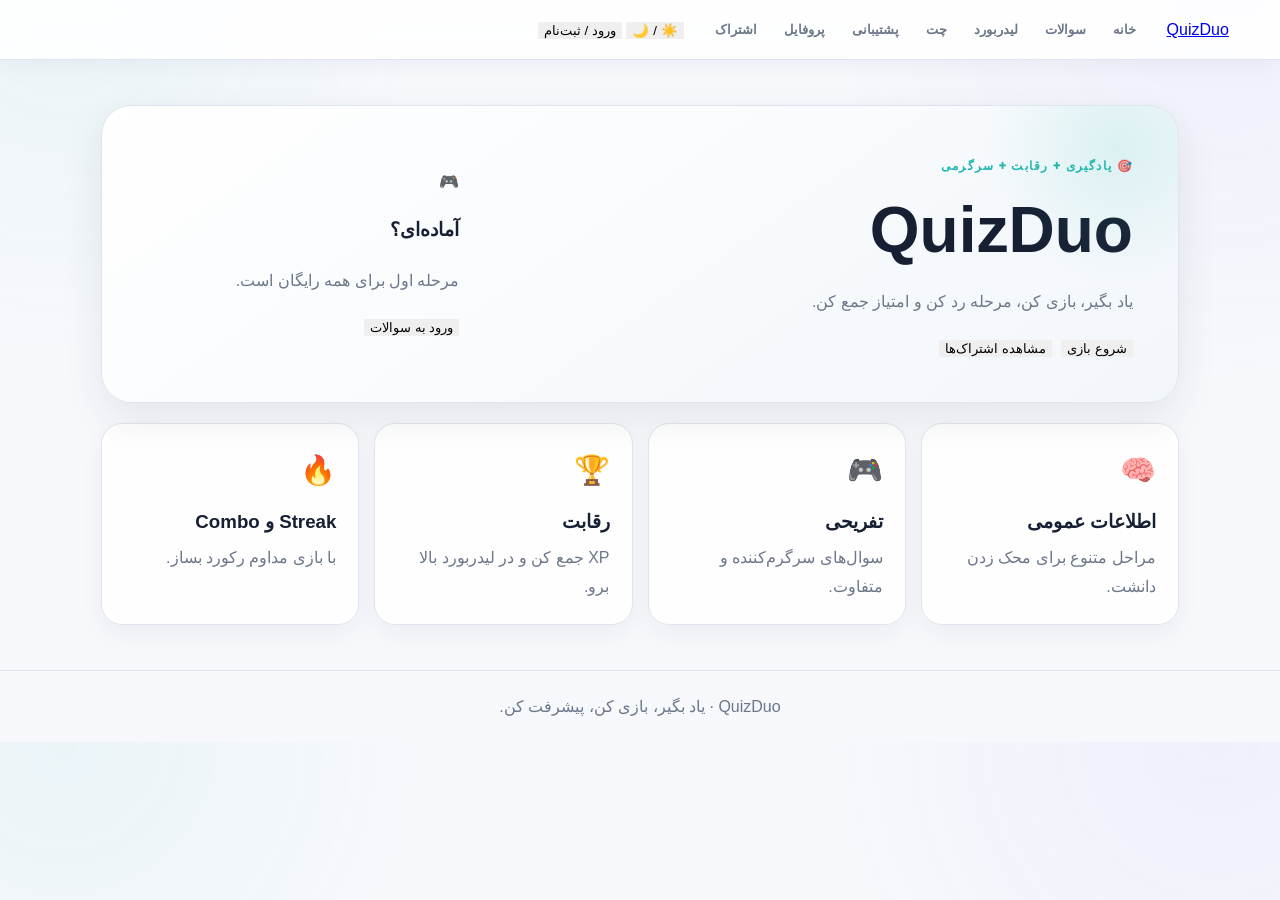
==== index.html @ 46fb90e2 "Update index.html" ====
<!doctype html>
<html lang="fa" dir="rtl">
<head>
    <meta charset="utf-8">
    <meta name="viewport" content="width=device-width,initial-scale=1">
    <title>QuizDuo</title>

    <link rel="stylesheet" href="css/style.css">
</head>

<body>

<header class="site-header">

    <a class="brand" href="#" data-page="home">
        QuizDuo
    </a>

    <nav class="main-nav">
        <button type="button" data-page="home">خانه</button>
        <button type="button" data-page="quiz">سوالات</button>
        <button type="button" data-page="leaderboard">لیدربورد</button>
        <button type="button" data-page="chat">چت</button>
        <button type="button" data-page="support">پشتیبانی</button>
        <button type="button" data-page="profile">پروفایل</button>
        <button type="button" data-page="subscription">اشتراک</button>
    </nav>

    <div class="header-actions">
        <button type="button" id="themeToggle" class="secondary">
            ☀️ / 🌙
        </button>

        <button type="button" id="authButton" class="primary">
            ورود / ثبت‌نام
        </button>
    </div>

</header>


<main>

<!-- ================= HOME ================= -->

<section id="home" class="page active">

    <div class="hero">

        <div class="hero-content">

            <span class="eyebrow">
                🎯 یادگیری + رقابت + سرگرمی
            </span>

            <h1>QuizDuo</h1>

            <p>
                یاد بگیر، بازی کن، مرحله رد کن و امتیاز جمع کن.
            </p>

            <div class="hero-actions">

                <button
                    type="button"
                    class="primary big"
                    data-page="quiz">
                    شروع بازی
                </button>

                <button
                    type="button"
                    class="secondary big"
                    data-page="subscription">
                    مشاهده اشتراک‌ها
                </button>

            </div>

        </div>


        <div class="hero-card">

            <div class="hero-card-icon">
                🎮
            </div>

            <h3>
                آماده‌ای؟
            </h3>

            <p>
                مرحله اول برای همه رایگان است.
            </p>

            <button
                type="button"
                class="primary"
                data-page="quiz">
                ورود به سوالات
            </button>

        </div>

    </div>


    <div class="grid feature-grid">

        <article class="feature-card">
            <span>🧠</span>
            <h3>اطلاعات عمومی</h3>
            <p>
                مراحل متنوع برای محک زدن دانشت.
            </p>
        </article>

        <article class="feature-card">
            <span>🎮</span>
            <h3>تفریحی</h3>
            <p>
                سوال‌های سرگرم‌کننده و متفاوت.
            </p>
        </article>

        <article class="feature-card">
            <span>🏆</span>
            <h3>رقابت</h3>
            <p>
                XP جمع کن و در لیدربورد بالا برو.
            </p>
        </article>

        <article class="feature-card">
            <span>🔥</span>
            <h3>Streak و Combo</h3>
            <p>
                با بازی مداوم رکورد بساز.
            </p>
        </article>

    </div>

</section>


<!-- ================= AUTH ================= -->

<section id="auth" class="page">

    <div class="panel narrow auth-panel">

        <h2 id="authTitle">
            ورود
        </h2>

        <input
            id="authName"
            type="text"
            placeholder="نام کاربری"
            autocomplete="username">

        <div id="phoneField" class="hidden">

            <input
                id="authPhone"
                type="tel"
                inputmode="numeric"
                placeholder="شماره تماس (مثلاً 09123456789)"
                autocomplete="tel">

        </div>

        <input
            id="authPassword"
            type="password"
            placeholder="رمز عبور"
            autocomplete="current-password">

        <button
            id="authSubmit"
            type="button"
            class="primary full">
            ورود
        </button>

        <button
            id="toggleAuth"
            type="button"
            class="secondary full">
            ساخت حساب جدید
        </button>

        <button
            id="authBack"
            type="button"
            class="dark-action full">
            بازگشت
        </button>

        <p id="authMsg" class="message"></p>

    </div>

</section>


<!-- ================= QUIZ ================= -->

<section id="quiz" class="page">

    <div class="section-heading">

        <div>
            <span class="eyebrow">
                مرحله‌ها
            </span>

            <h2>
                سوالات
            </h2>
        </div>

        <div id="quizStats" class="stats-pill">
            ❤️ 5
        </div>

    </div>


    <div class="tabs">

        <button
            type="button"
            class="active"
            data-category-tab="general">
            اطلاعات عمومی
        </button>

        <button
            type="button"
            data-category-tab="fun">
            تفریحی
        </button>

    </div>


    <div
        id="stages"
        class="grid stage-grid">
    </div>


    <div
        id="quizBox"
        class="panel hidden">
    </div>

</section>


<!-- ================= LEADERBOARD ================= -->

<section id="leaderboard" class="page">

    <div class="section-heading">

        <div>
            <span class="eyebrow">
                🏆 رقابت
            </span>

            <h2>
                لیدربورد
            </h2>
        </div>

    </div>


    <div class="panel table-panel">

        <table>

            <thead>
                <tr>
                    <th>رتبه</th>
                    <th>بازیکن</th>
                    <th>XP</th>
                    <th>مرحله</th>
                </tr>
            </thead>

            <tbody id="leaderBody"></tbody>

        </table>

    </div>

    <p class="muted">
        لیدربورد بین حساب‌های ثبت‌شده روی همین مرورگر ذخیره می‌شود.
    </p>

</section>


<!-- ================= PROFILE ================= -->

<section id="profile" class="page">

    <div class="section-heading">

        <div>
            <span class="eyebrow">
                👤 حساب کاربری
            </span>

            <h2>
                پنل کاربری
            </h2>
        </div>

        <span
            id="dashboardAccessBadge"
            class="dashboard-badge free">
            🔒 فقط مرحله ۱ رایگان
        </span>

    </div>


    <div class="user-dashboard-layout">

        <aside class="panel user-dashboard-sidebar">

            <div class="dashboard-avatar">
                👤
            </div>

            <h3 id="dashboardName">
                بازیکن مهمان
            </h3>

            <p id="dashboardSubscription">
                رایگان — ۱ مرحله
            </p>


            <div class="dashboard-menu">

                <button
                    type="button"
                    class="active"
                    data-page="profile">
                    📊 نمای کلی
                </button>

                <button
                    type="button"
                    data-page="quiz">
                    🎮 ادامه بازی
                </button>

                <button
                    type="button"
                    data-page="subscription">
                    💳 اشتراک
                </button>

                <button
                    type="button"
                    data-page="support">
                    🎫 پشتیبانی
                </button>

                <button
                    type="button"
                    data-page="leaderboard">
                    🏆 لیدربورد
                </button>

            </div>

        </aside>


        <div class="user-dashboard-main">

            <div class="grid dashboard-stat-grid">

                <div class="panel dashboard-stat">
                    <span>⭐ XP</span>
                    <strong id="dashboardXP">0</strong>
                </div>

                <div class="panel dashboard-stat">
                    <span>❤️ قلب</span>
                    <strong id="dashboardHearts">5</strong>
                </div>

                <div class="panel dashboard-stat">
                    <span>🔥 Streak</span>
                    <strong id="dashboardStreak">0</strong>
                    <small>روز</small>
                </div>

                <div class="panel dashboard-stat">
                    <span>🎫 پشتیبانی</span>
                    <strong id="dashboardNoticeCount">
                        —
                    </strong>
                </div>

            </div>


            <div class="grid dashboard-progress-grid">

                <div class="panel dashboard-progress-card">

                    <div class="section-heading">
                        <h3>🧠 اطلاعات عمومی</h3>

                        <span>
                            مرحله
                            <b id="dashboardGeneralStage">
                                1
                            </b>
                        </span>
                    </div>

                    <p>
                        حساب رایگان فقط به مرحله ۱ دسترسی دارد؛
                        مراحل بعدی با اشتراک باز می‌شوند.
                    </p>

                    <button
                        type="button"
                        class="secondary full"
                        data-page="quiz">
                        مشاهده مراحل
                    </button>

                </div>


                <div class="panel dashboard-progress-card">

                    <div class="section-heading">
                        <h3>🎮 تفریحی</h3>

                        <span>
                            مرحله
                            <b id="dashboardFunStage">
                                1
                            </b>
                        </span>
                    </div>

                    <p>
                        پیشرفت بازی تفریحی خودت را دنبال کن.
                    </p>

                    <button
                        type="button"
                        class="secondary full"
                        data-page="quiz">
                        ادامه بازی
                    </button>

                </div>

            </div>


            <div class="panel dashboard-subscription-card">

                <div>

                    <span class="eyebrow">
                        وضعیت اشتراک
                    </span>

                    <h3 id="dashboardSubscriptionTitle">
                        اشتراک و دسترسی مراحل
                    </h3>

                    <p id="dashboardSubscriptionText">
                        حساب رایگان: فقط مرحله ۱ باز است.
                    </p>

                </div>

                <button
                    type="button"
                    class="primary"
                    data-page="subscription">
                    مدیریت اشتراک
                </button>

            </div>


            <div class="hidden">

                <span id="profileName"></span>
                <span id="profileScore"></span>
                <span id="profileStreak"></span>
                <span id="profileStage"></span>
                <span id="subscriptionStatus"></span>

            </div>

        </div>

    </div>

</section>


<!-- ================= SUBSCRIPTION ================= -->

<section id="subscription" class="page">

    <div class="subscription-hero compact">

        <div>

            <span class="eyebrow">
                💳 اشتراک QuizDuo
            </span>

            <h2>
                پلن مناسب خودت را انتخاب کن
            </h2>

            <p>
                با فعال شدن اشتراک، مراحل بعدی باز می‌شوند.
            </p>

        </div>

        <div class="subscription-icon">
            💳
        </div>

    </div>


    <div class="subscription-grid">

        <article class="subscription-card">

            <div class="plan-icon">
                1M
            </div>

            <h3>
                یک‌ماهه
            </h3>

            <p>
                دسترسی یک ماهه
            </p>

            <div class="price">
                ۱۰۰٬۰۰۰
                <small>تومان</small>
            </div>

            <button
                type="button"
                class="secondary select-plan"
                data-plan="monthly">
                انتخاب
            </button>

        </article>


        <article class="subscription-card">

            <div class="plan-icon">
                3M
            </div>

            <h3>
                سه‌ماهه
            </h3>

            <p>
                دسترسی سه ماهه
            </p>

            <div class="price">
                ۲۷۰٬۰۰۰
                <small>تومان</small>
            </div>

            <button
                type="button"
                class="secondary select-plan"
                data-plan="quarterly">
                انتخاب
            </button>

        </article>


        <article class="subscription-card">

            <div class="plan-icon">
                6M
            </div>

            <h3>
                شش‌ماهه
            </h3>

            <p>
                دسترسی شش ماهه
            </p>

            <div class="price">
                ۴۸۰٬۰۰۰
                <small>تومان</small>
            </div>

            <button
                type="button"
                class="secondary select-plan"
                data-plan="sixMonth">
                انتخاب
            </button>

        </article>


        <article class="subscription-card">

            <div class="plan-icon">
                9M
            </div>

            <h3>
                نه‌ماهه
            </h3>

            <p>
                دسترسی نه ماهه
            </p>

            <div class="price">
                ۶۶۰٬۰۰۰
                <small>تومان</small>
            </div>

            <button
                type="button"
                class="primary select-plan"
                data-plan="nineMonth">
                انتخاب
            </button>

        </article>

    </div>


    <div
        id="paymentPanel"
        class="payment-panel panel hidden">

        <div class="section-heading">

            <div>

                <span class="eyebrow">
                    پرداخت
                </span>

                <h3 id="selectedPlanTitle">
                    انتخاب پلن
                </h3>

            </div>

            <button
                id="closePayment"
                type="button"
                class="dark-action">
                بستن
            </button>

        </div>


        <div class="payment-info">

            <p>
                مبلغ پلن:
                <b id="selectedAmount">
                    ۰ تومان
                </b>
            </p>

            <div class="account-box">
                <span>
                    شماره حساب:
                </span>

                <strong id="accountNumber">
                    شماره حساب را اینجا وارد کنید
                </strong>
            </div>

            <p class="payment-security">
                پس از پرداخت، تصویر فیش را بارگذاری کنید.
            </p>

        </div>


        <div class="receipt-upload">

            <label
                for="paymentFile"
                class="upload-label">
                📷 انتخاب تصویر فیش پرداخت
            </label>

            <input
                id="paymentFile"
                type="file"
                accept="image/*">

            <p id="fileName">
                فایلی انتخاب نشده است
            </p>

            <small>
                حداکثر حجم تصویر: ۵ مگابایت
            </small>

        </div>


        <button
            id="submitPayment"
            type="button"
            class="primary full">
            ارسال فیش برای بررسی
        </button>

        <p
            id="paymentMessage"
            class="message">
        </p>

    </div>

</section>


<!-- ================= CHAT ================= -->

<section id="chat" class="page">

    <div class="section-heading">

        <div>
            <span class="eyebrow">
                💬 ارتباط
            </span>

            <h2>
                چت
            </h2>
        </div>

    </div>


    <div class="panel chat">

        <div id="messages"></div>

        <div class="row">

            <input
                id="chatInput"
                type="text"
                placeholder="پیام...">

            <button
                id="sendChat"
                type="button"
                class="primary">
                ارسال
            </button>

        </div>

    </div>

</section>


<!-- ================= SUPPORT ================= -->

<section id="support" class="page">

    <div class="section-heading">

        <div>
            <span class="eyebrow">
                🎫 پشتیبانی
            </span>

            <h2>
                پشتیبانی
            </h2>
        </div>

    </div>


    <div class="panel narrow">

        <input
            id="supportSubject"
            type="text"
            placeholder="موضوع">

        <textarea
            id="supportText"
            placeholder="پیام خود را بنویسید..."></textarea>

        <button
            id="supportSend"
            type="button"
            class="primary full">
            ارسال
        </button>

        <p id="supportMsg" class="message"></p>

    </div>

</section>

</main>


<footer>
    QuizDuo · یاد بگیر، بازی کن، پیشرفت کن.
</footer>


<script
    type="module"
    src="js/core/app.js">
</script>

</body>
</html>
---- css/style.css ----
:root{ --bg:#f6f8fc; --card:#ffffff; --soft:#eef3f8; --text:#172033; --muted:#6c778a; --border:#dfe5ee; --teal:#20b8ad; --purple:#7357e8; --gold:#f3b63f; --shadow:0 15px 40px rgba(30,40,60,.09) }
*{ box-sizing:border-box }
html{ scroll-behavior:smooth }
body{ margin:0; font-family:Tahoma,Arial,sans-serif; background:radial-gradient(circle at 5% 0%,#20b8ad0d,transparent 25%),radial-gradient(circle at 95% 0%,#7357e80d,transparent 27%),var(--bg); color:var(--text); transition:.3s; line-height:1.7 }
button,input,textarea{ font-family:inherit }
button{ border:0; cursor:pointer }
button:disabled{ cursor:not-allowed; opacity:.55 }
.hidden{ display:none!important }

.site-header{ position:sticky; top:0; z-index:50; display:flex; align-items:center; gap:20px; padding:13px 4%; background:#ffffffdf; border-bottom:1px solid var(--border); backdrop-filter:blur(18px); box-shadow:0 7px 25px #18243a0a }
.logo{ font-size:1.45rem; font-weight:1000; text-decoration:none; color:var(--text); cursor:pointer; margin-left:auto }
.logo span{ color:var(--teal) }
.main-nav{ display:flex; gap:5px; align-items:center }
.main-nav button{ padding:9px 11px; border-radius:11px; background:transparent; color:var(--muted); font-weight:800 }
.main-nav button:hover,.main-nav button.active{ background:var(--soft); color:var(--text) }
.auth-area{ display:flex; align-items:center; gap:7px; margin-right:auto }
.icon-btn,.secondary-btn,.primary-btn{ border-radius:12px; padding:10px 14px; font-weight:900; transition:.25s }
.icon-btn{ background:var(--soft); font-size:1.05rem }
.secondary-btn{ background:var(--soft); color:var(--text) }
.primary-btn{ background:linear-gradient(135deg,var(--teal),var(--purple)); color:#fff; box-shadow:0 9px 20px #7357e825 }
.primary-btn:hover,.secondary-btn:hover,.icon-btn:hover{ transform:translateY(-2px) }
.full-btn{ width:100% }

.page{ display:none; max-width:1180px; margin:auto; padding:45px 4% }
.page.active{ display:block; animation:in .35s ease }

.hero{ display:grid; grid-template-columns:1.35fr .65fr; gap:25px; align-items:center; padding:45px; border-radius:30px; background:linear-gradient(145deg,#fff,#f2f6fb); border:1px solid var(--border); box-shadow:var(--shadow); position:relative; overflow:hidden }
.hero::after{ content:""; position:absolute; width:280px; height:280px; right:-80px; top:-100px; border-radius:50%; background:radial-gradient(circle,#20b8ad20,transparent 68%); pointer-events:none }
.eyebrow{ font-size:.75rem; font-weight:1000; letter-spacing:1.2px; color:var(--teal) }
.hero h1{ font-size:clamp(2rem,5vw,4.1rem); line-height:1.25; margin:12px 0 }
.hero h1 span{ background:linear-gradient(135deg,var(--teal),var(--purple)); -webkit-background-clip:text; background-clip:text; color:transparent }
.hero p{ color:var(--muted); max-width:650px; line-height:2 }
.hero-actions{ display:flex; gap:9px; margin-top:22px; flex-wrap:wrap }
.hero-stats{ display:grid; grid-template-columns:repeat(3,1fr); gap:10px }
.hero-stats div{ padding:22px 10px; text-align:center; background:var(--card); border:1px solid var(--border); border-radius:20px; box-shadow:0 10px 30px #1e283c0a }
.hero-stats b,.hero-stats span{ display:block }
.hero-stats b{ font-size:1.8rem }
.hero-stats span{ color:var(--muted); font-size:.78rem }

.daily-reward-card{ margin-top:18px; padding:19px 22px; border-radius:20px; background:linear-gradient(135deg,#20b8ad10,#7357e810); border:1px solid #20b8ad25; display:flex; justify-content:space-between; align-items:center; gap:15px }
.daily-reward-card strong{ display:block }
.daily-reward-card span{ display:block; color:var(--muted); font-size:.86rem; margin-top:5px }

.feature-grid,.benefit-grid{ display:grid; grid-template-columns:repeat(4,1fr); gap:15px; margin-top:20px }
.feature-card,.benefit-card{ padding:22px; border:1px solid var(--border); border-radius:21px; background:#ffffffdd; box-shadow:0 9px 25px #1e283c0d; transition:.3s }
.feature-card:hover,.benefit-card:hover{ transform:translateY(-5px); box-shadow:var(--shadow) }
.feature-card span,.benefit-card span{ font-size:1.8rem }
.feature-card h3,.benefit-card h3{ margin:11px 0 6px }
.feature-card p,.benefit-card p{ margin:0; color:var(--muted); line-height:1.8 }

.panel{ background:var(--card); border:1px solid var(--border); border-radius:24px; box-shadow:var(--shadow) }
.auth-panel{ max-width:520px; margin:35px auto; padding:30px }
.section-heading{ display:flex; align-items:center; gap:12px; margin-bottom:20px }
.section-heading>span{ font-size:1.8rem }
.section-heading h2{ margin:0 0 5px }
.section-heading p{ margin:0; color:var(--muted) }

input,textarea{ width:100%; padding:12px 14px; margin-bottom:11px; border:1px solid var(--border); border-radius:13px; background:var(--card); color:var(--text); outline:none }
input:focus,textarea:focus{ border-color:var(--teal); box-shadow:0 0 0 4px #20b8ad18 }
textarea{ min-height:130px }
.notice,.payment-note{ padding:13px 15px; border-radius:13px; background:var(--soft); color:var(--muted); line-height:1.8; font-size:.85rem; margin-top:12px }
.form-message{ min-height:20px; color:var(--teal); font-size:.86rem }

.quiz-tabs{ display:flex; gap:8px; margin-bottom:13px }
.quiz-tabs button{ padding:11px 16px; border-radius:13px; background:var(--soft); color:var(--muted); font-weight:800 }
.quiz-tabs button.active{ color:#fff; background:linear-gradient(135deg,var(--teal),var(--purple)) }
.quiz-stats{ display:flex; flex-wrap:wrap; gap:8px; margin-bottom:18px }
.quiz-stats span{ padding:9px 12px; background:var(--card); border:1px solid var(--border); border-radius:12px }

.stage-grid{ display:grid; grid-template-columns:repeat(4,1fr); gap:14px }
.stage-card{ padding:21px; border:1px solid var(--border); border-radius:22px; background:var(--card); box-shadow:0 8px 25px #1e283c0d; transition:.3s }
.stage-card:hover{ transform:translateY(-5px) }
.stage-card.locked{ opacity:.55 }
.stage-card.completed{ border-color:#20b8ad66; background:linear-gradient(145deg,#20b8ad10,var(--card)) }
.stage-number{ font-size:2rem; font-weight:900 }
.stage-card small{ color:var(--muted) }
.stage-action{ width:100%; margin-top:14px }

.quiz-box{ margin-top:20px; padding:26px }
.quiz-topline,.timer-row{ display:flex; justify-content:space-between; color:var(--muted) }
.progress-track,.timer-track{ height:8px; background:var(--soft); border-radius:99px; overflow:hidden; margin:10px 0 }
.progress-fill,.timer-fill{ height:100%; width:0; background:linear-gradient(90deg,var(--teal),var(--purple)); transition:.25s }
.timer-fill{ background:linear-gradient(90deg,var(--gold),#ef6b73) }
.quiz-box h2{ line-height:1.8; margin:20px 0 }
.answers{ display:grid; grid-template-columns:1fr 1fr; gap:10px }
.answer-btn{ text-align:right; padding:15px; border-radius:15px; background:var(--soft); border:1px solid var(--border); transition:.2s }
.answer-btn:hover{ border-color:var(--teal); transform:translateY(-2px) }
.next-btn{ margin-top:14px }

.subscription-hero{ display:flex; justify-content:space-between; align-items:center; padding:35px; border-radius:28px; background:linear-gradient(135deg,#7357e815,#20b8ad15,#f3b63f12); border:1px solid #7357e81c }
.premium-orb{ width:125px; height:125px; border-radius:38px; display:grid; place-items:center; font-size:4rem; background:linear-gradient(145deg,#fff,#f3b63f2d); box-shadow:0 18px 40px #7357e828; animation:float 4s ease-in-out infinite }
.sub-section-title{ display:flex; justify-content:space-between; align-items:end; gap:15px; margin:30px 0 12px }
.sub-section-title h2{ margin:0 }
.sub-section-title span{ color:var(--muted); font-size:.8rem }

.subscription-scroll{ display:flex; gap:18px; overflow-x:auto; padding:7px 5px 18px; scroll-snap-type:x mandatory }
.subscription-scroll::-webkit-scrollbar{ height:8px }
.subscription-card{ position:relative; flex:0 0 265px; min-height:345px; scroll-snap-align:start; padding:25px; border-radius:26px; background:linear-gradient(160deg,var(--card),#ffffffbb); border:1px solid var(--border); box-shadow:0 12px 35px #1e283c12; transition:.35s; overflow:hidden }
.subscription-card:hover{ transform:translateY(-8px); box-shadow:0 22px 45px #1e283c1d }
.subscription-card.selected{ border:2px solid var(--teal); box-shadow:0 0 0 5px #20b8ad12,0 20px 45px #20b8ad1c }
.subscription-card.popular{ border-color:#7357e888; background:linear-gradient(155deg,#7357e814,var(--card)) }
.popular-badge{ position:absolute; top:14px; left:14px; background:var(--purple); color:#fff; border-radius:99px; padding:6px 9px; font-size:.7rem; font-weight:900 }
.plan-icon{ font-size:2.5rem }
.plan-tag{ display:block; color:var(--teal); font-size:.72rem; font-weight:900; margin-top:12px }
.subscription-card h3{ font-size:1.35rem; margin:7px 0 }
.price{ font-size:1.65rem; font-weight:900; margin:18px 0 5px }
.price small{ font-size:.7rem; color:var(--muted) }
.subscription-card p{ color:var(--muted); min-height:38px }
.plan-select{ width:100%; margin-top:15px }

.referral-panel{ margin-top:23px; padding:24px; border-radius:24px; background:linear-gradient(135deg,#20b8ad10,#7357e810); border:1px solid #20b8ad20 }
.referral-panel>div:first-child{ display:flex; gap:12px; align-items:center }
.referral-icon{ font-size:2rem }
.referral-panel h2{ margin:0 0 5px }
.referral-panel p{ margin:0; color:var(--muted) }
.referral-grid{ display:grid; grid-template-columns:repeat(3,1fr); gap:12px; margin-top:17px }
.referral-grid>div{ padding:17px; text-align:center; background:#ffffffb8; border-radius:17px }
.referral-grid b,.referral-grid strong{ display:block; font-size:1.3rem }
.referral-grid span{ color:var(--muted); font-size:.78rem }

.payment-panel{ margin-top:23px; padding:28px }
.payment-header{ display:flex; justify-content:space-between; gap:15px; align-items:center }
.payment-header h2{ margin:4px 0 }
.secure-badge{ padding:8px 11px; border-radius:99px; background:var(--soft); color:var(--teal); font-weight:900; font-size:.75rem }

.chat-panel{ padding:24px }
#messages{ height:360px; overflow:auto; display:flex; flex-direction:column; gap:10px; margin-bottom:15px }
.chat-message{ display:flex; flex-direction:column; align-self:flex-start; max-width:80%; padding:10px 13px; border-radius:14px; background:var(--soft) }
.chat-message.user{ align-self:flex-end; background:linear-gradient(135deg,#20b8ad15,#7357e815) }
.chat-message b{ color:var(--purple) }

.support-list{ display:grid; gap:12px }
.support-card{ padding:18px; border:1px solid var(--border); border-radius:18px; background:var(--card) }
.support-card-header{ display:flex; justify-content:space-between; gap:10px; align-items:center }
.support-card-header small{ color:var(--muted) }
.support-card p{ color:var(--muted); margin:8px 0 0 }
.status-badge{ padding:5px 9px; border-radius:999px; font-size:.72rem; font-weight:900 }
.status-open{ background:#20b8ad18; color:var(--teal) }
.status-closed{ background:#7357e815; color:var(--purple) }

.message-list{ display:grid; gap:12px }
.message-card{ padding:18px; border:1px solid var(--border); border-radius:18px; background:var(--card); box-shadow:0 7px 20px #1e283c08 }
.message-card.unread{ border-color:#20b8ad66; background:linear-gradient(145deg,#20b8ad09,var(--card)) }
.message-card-header{ display:flex; justify-content:space-between; gap:10px; align-items:center }
.message-card-header small{ color:var(--muted) }
.message-card p{ margin:9px 0 0; color:var(--muted); line-height:1.9 }

.dashboard-grid{ display:grid; grid-template-columns:repeat(3,1fr); gap:15px }
.dashboard-card{ padding:22px; border:1px solid var(--border); border-radius:21px; background:var(--card); box-shadow:0 9px 25px #1e283c0d }
.dashboard-card h3{ margin:0 0 7px }
.dashboard-card p{ margin:0; color:var(--muted) }
.dashboard-value{ font-size:1.8rem; font-weight:900; color:var(--purple) }

.profile-grid{ display:grid; grid-template-columns:2fr 1fr; gap:18px }
.profile-actions{ display:grid; align-content:center; gap:12px }

.table-panel{ overflow:auto }
table{ width:100%; border-collapse:collapse }
th,td{ padding:12px; border-bottom:1px solid var(--border); text-align:right }

.muted{ color:var(--muted) }

.discount-row{ display:flex; gap:8px; margin-top:14px }
.discount-row input{ flex:1 }
.final-price{ margin:18px 0; padding:16px; border-radius:15px; background:linear-gradient(135deg,#e9fbf8,#f2edff); font-size:1.05rem }
.final-price strong{ color:var(--purple); font-size:1.35rem }

.payment-info{ padding:15px; border-radius:16px; background:var(--soft) }
.payment-security,.payment-note{ color:var(--muted); font-size:.9rem }

body.dark{ --bg:#10171d; --card:#182229; --soft:#20323a; --text:#edf7f7; --muted:#9eb0b8; --border:#2b3b43; background:radial-gradient(circle at top right,#163437 0,#10171d 45%,#10171d 100%) }
body.dark .site-header{ background:rgba(20,29,35,.92) }
body.dark .hero{ background:linear-gradient(135deg,#18282f,#163436) }
body.dark .dark-action{ background:#10171d; border-color:#3a4b55 }
body.dark .primary-btn{ box-shadow:0 8px 20px rgba(0,0,0,.25) }
body.dark .payment-security{ color:#aebfc5 }

footer{ text-align:center; padding:22px; color:var(--muted); border-top:1px solid var(--border) }

@keyframes in{
  from{ opacity:0; transform:translateY(8px) }
  to{ opacity:1; transform:translateY(0) }
}

@keyframes float{
  0%,100%{ transform:translateY(0) }
  50%{ transform:translateY(-8px) }
}

/* ===== QuizDuo Quiz Redesign ===== */
#quiz .section-heading{ margin-bottom:18px }
#quiz .tabs{ display:flex; gap:10px; flex-wrap:wrap; margin-bottom:22px }
#quiz .tabs button{ border:1px solid var(--border); background:var(--card); color:var(--text); padding:11px 18px; border-radius:14px; font-weight:800; transition:.2s; cursor:pointer }
#quiz .tabs button.active{ background:linear-gradient(135deg,var(--teal),var(--purple)); color:#fff; border-color:transparent; box-shadow:0 10px 25px rgba(115,87,232,.18) }

#stages.stage-grid{ grid-template-columns:repeat(auto-fit,minmax(230px,1fr)); gap:16px }
.stage-card{ position:relative; overflow:hidden; display:flex; gap:16px; align-items:flex-start; min-height:170px; cursor:pointer; transition:transform .22s,box-shadow .22s,border-color .22s; background:linear-gradient(145deg,var(--card),var(--soft)) }
.stage-card:hover:not(.locked){ transform:translateY(-5px); box-shadow:0 20px 45px rgba(30,40,60,.13); border-color:#b9c9df }
.stage-card.locked{ cursor:not-allowed; opacity:.68; filter:saturate(.7) }
.stage-card.completed{ border-color:rgba(32,184,173,.45) }

.stage-glow{ position:absolute; width:110px; height:110px; border-radius:50%; left:-35px; top:-40px; background:radial-gradient(circle,rgba(32,184,173,.2),transparent 70%); pointer-events:none }
.stage-number{ width:58px; height:58px; min-width:58px; border-radius:18px; display:grid; place-items:center; background:linear-gradient(135deg,var(--teal),var(--purple)); color:#fff; font-size:1.35rem; font-weight:900; box-shadow:0 10px 22px rgba(32,184,173,.2) }
.stage-content{ position:relative; z-index:1; flex:1 }
.stage-topline,.stage-footer{ display:flex; align-items:center; justify-content:space-between; gap:10px }
.stage-badge{ font-size:.74rem; padding:5px 9px; border-radius:999px; background:var(--soft); color:var(--muted); font-weight:800 }
.stage-icon{ font-size:1.1rem }
.stage-card h3{ margin:10px 0 6px; font-size:1.1rem }
.stage-card p{ margin:0; color:var(--muted); font-size:.88rem }
.stage-footer{ margin-top:20px; padding-top:12px; border-top:1px solid var(--border); font-size:.8rem; color:var(--muted); font-weight:700 }

#quizBox{ position:relative; overflow:hidden; margin-top:22px; border-radius:28px; padding:0; background:linear-gradient(145deg,var(--card),var(--soft)); border:1px solid var(--border); box-shadow:0 24px 65px rgba(30,40,60,.13) }
.quiz-card{ padding:28px }
.quiz-progress-wrap{ height:9px; background:var(--soft); border-radius:99px; overflow:hidden; margin:14px 0 24px }
.quiz-progress{ height:100%; width:0; background:linear-gradient(90deg,var(--teal),var(--purple)); border-radius:99px; transition:width .35s ease }
.quiz-top{ display:flex; justify-content:space-between; gap:12px; flex-wrap:wrap; color:var(--muted); font-size:.86rem; font-weight:800 }
.quiz-stage-pill{ padding:7px 11px; border-radius:999px; background:rgba(32,184,173,.1); color:var(--teal) }
.quiz-question{ font-size:clamp(1.2rem,2.5vw,1.65rem); line-height:1.9; margin:18px 0 22px }
.quiz-options-grid{ display:grid; grid-template-columns:repeat(2,minmax(0,1fr)); gap:13px }
.quiz-option{ position:relative; display:flex; align-items:center; gap:12px; text-align:right; width:100%; min-height:72px; padding:14px 16px; border:1px solid var(--border); border-radius:18px; background:var(--card); color:var(--text); font-weight:800; cursor:pointer; transition:.2s }
.quiz-option:hover:not(:disabled){ transform:translateY(-2px); border-color:var(--teal); box-shadow:0 12px 25px rgba(32,184,173,.12) }
.quiz-option:disabled{ cursor:default }
.quiz-option-letter{ width:38px; height:38px; min-width:38px; border-radius:12px; display:grid; place-items:center; background:var(--soft); font-weight:900; color:var(--purple) }
.quiz-option.correct{ border-color:#22a67d; background:rgba(34,166,125,.09) }
.quiz-option.correct .quiz-option-letter{ background:#22a67d; color:#fff }
.quiz-option.wrong{ border-color:#df6b6b; background:rgba(223,107,107,.09) }
.quiz-option.wrong .quiz-option-letter{ background:#df6b6b; color:#fff }

.quiz-feedback{ margin-top:18px }
.quiz-feedback .success,.quiz-feedback .error,.quiz-feedback .explanation,.quiz-feedback .result-good,.quiz-feedback .result-bad{ border-radius:16px; padding:13px 15px; margin-top:10px }
.quiz-feedback .success,.quiz-feedback .result-good{ background:rgba(34,166,125,.1); color:#168260 }
.quiz-feedback .error,.quiz-feedback .result-bad{ background:rgba(223,107,107,.1); color:#b23d3d }
.quiz-feedback .explanation{ background:var(--soft); color:var(--muted) }
.quiz-next{ margin-top:15px }
.quiz-mini-stat{ display:flex; gap:8px; flex-wrap:wrap; margin-top:14px }
.quiz-mini-stat span{ padding:7px 10px; border-radius:999px; background:var(--soft); font-size:.78rem; color:var(--muted); font-weight:800 }

@media(max-width:1050px){
  .stage-grid{ grid-template-columns:repeat(2,1fr) }
  .feature-grid,.benefit-grid{ grid-template-columns:repeat(2,1fr) }
  .hero{ grid-template-columns:1fr }
  .main-nav{ overflow-x:auto }
  .site-header{ flex-wrap:wrap }
}

@media(max-width:720px){
  .hero{ padding:28px }
  .main-nav{ order:3; flex-basis:100% }
  .auth-area{ margin-right:0 }
  .profile-grid,.benefit-grid,.referral-grid,.dashboard-grid{ grid-template-columns:1fr }
  .subscription-scroll{ padding-left:0 }
  .page{ padding-top:28px }
  .section-heading{ align-items:flex-start; flex-direction:column }
  .answers{ grid-template-columns:1fr }
  .row,.discount-row{ flex-direction:column }
  .stage-grid{ grid-template-columns:1fr }
  .feature-grid{ grid-template-columns:1fr }
  .subscription-card{ flex-basis:100% }
  .subscription-hero{ flex-direction:column; align-items:flex-start }
}

@media(max-width:650px){
  .quiz-options-grid{ grid-template-columns:1fr }
  .quiz-card{ padding:20px }
  .stage-card{ min-height:150px }
}
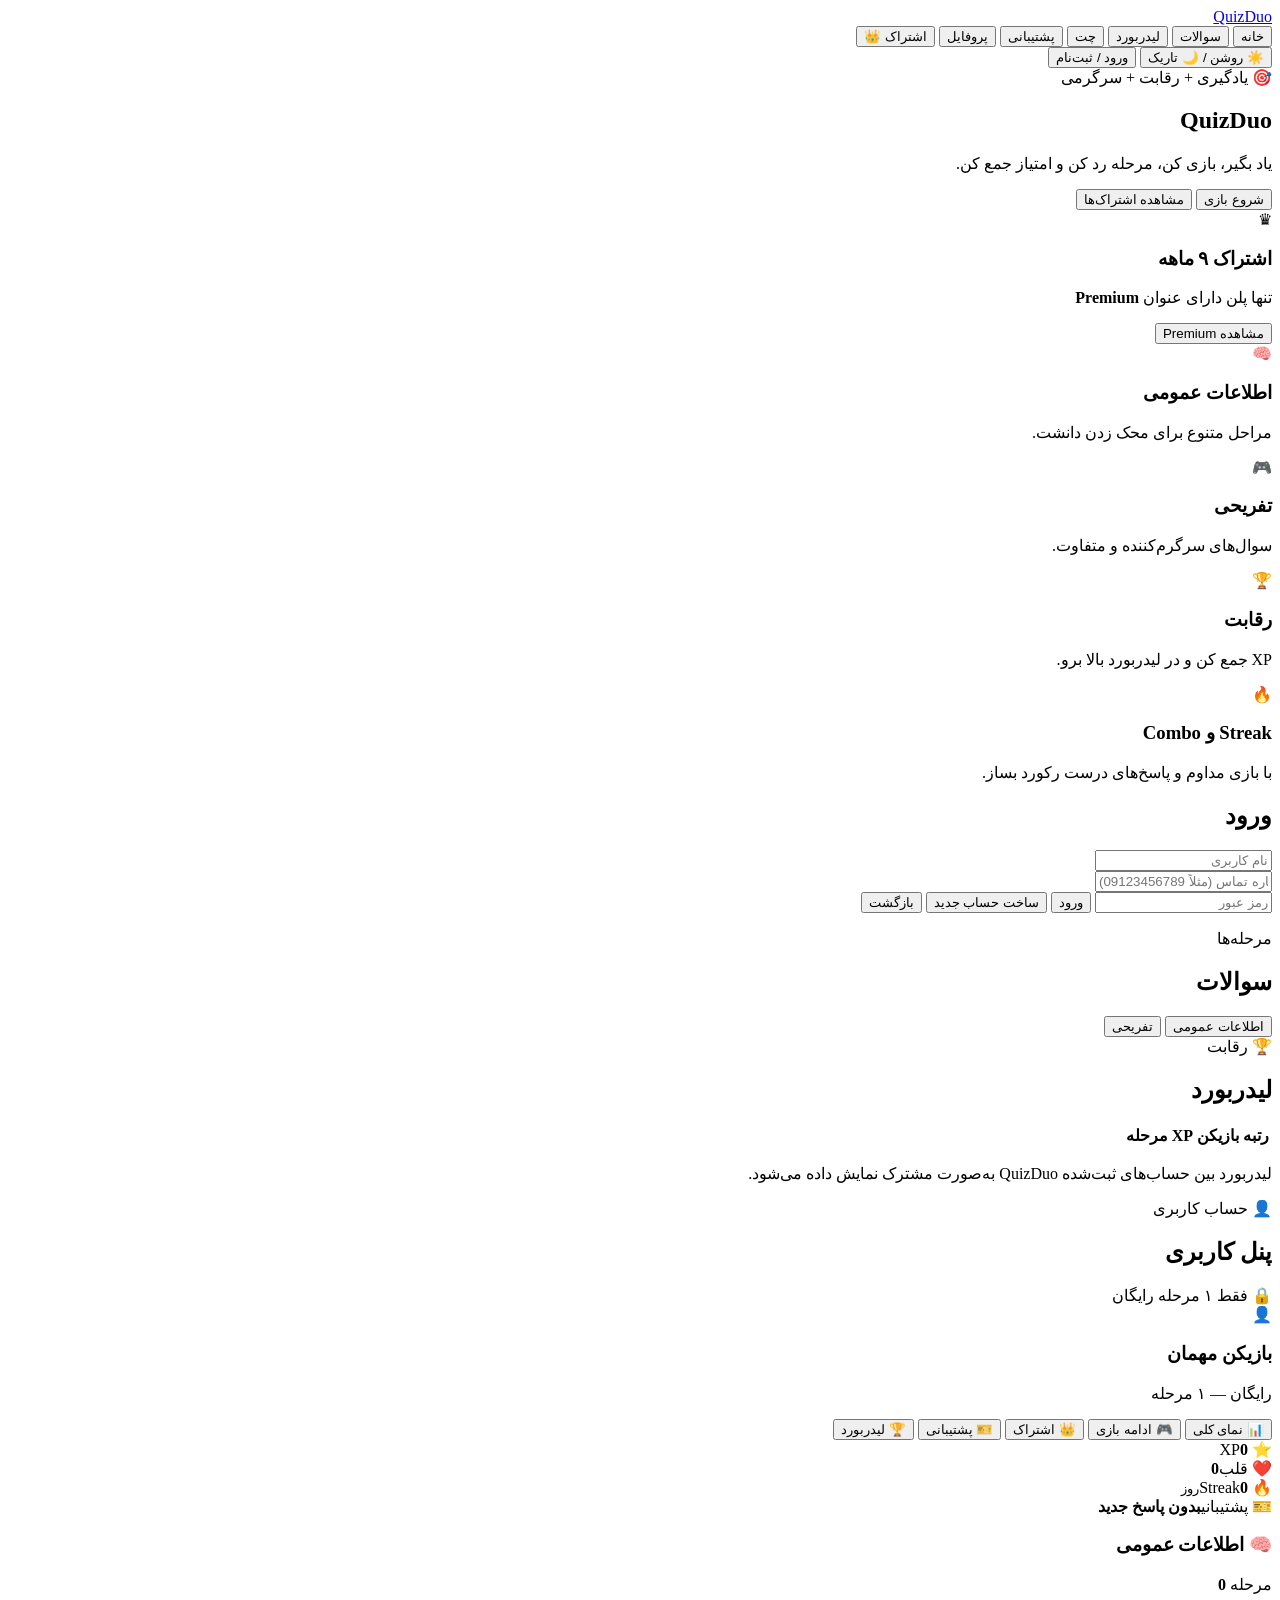
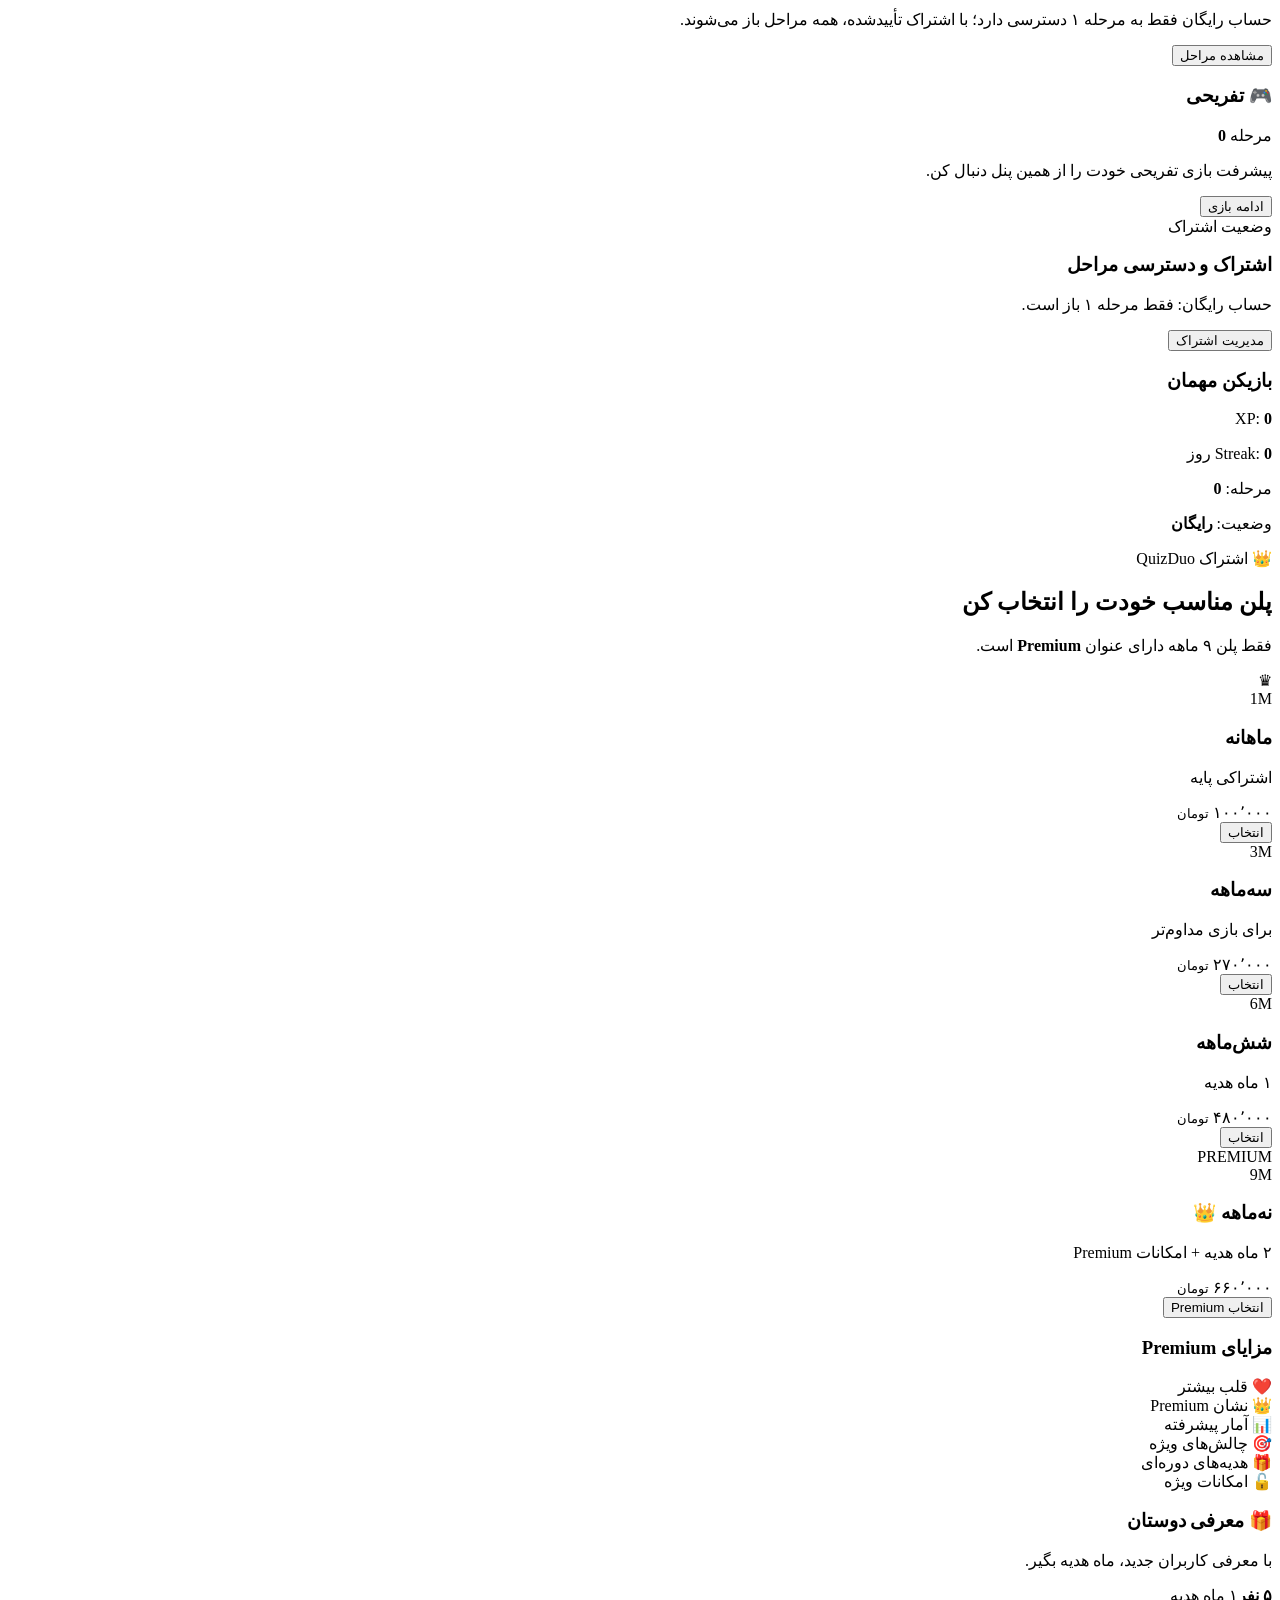
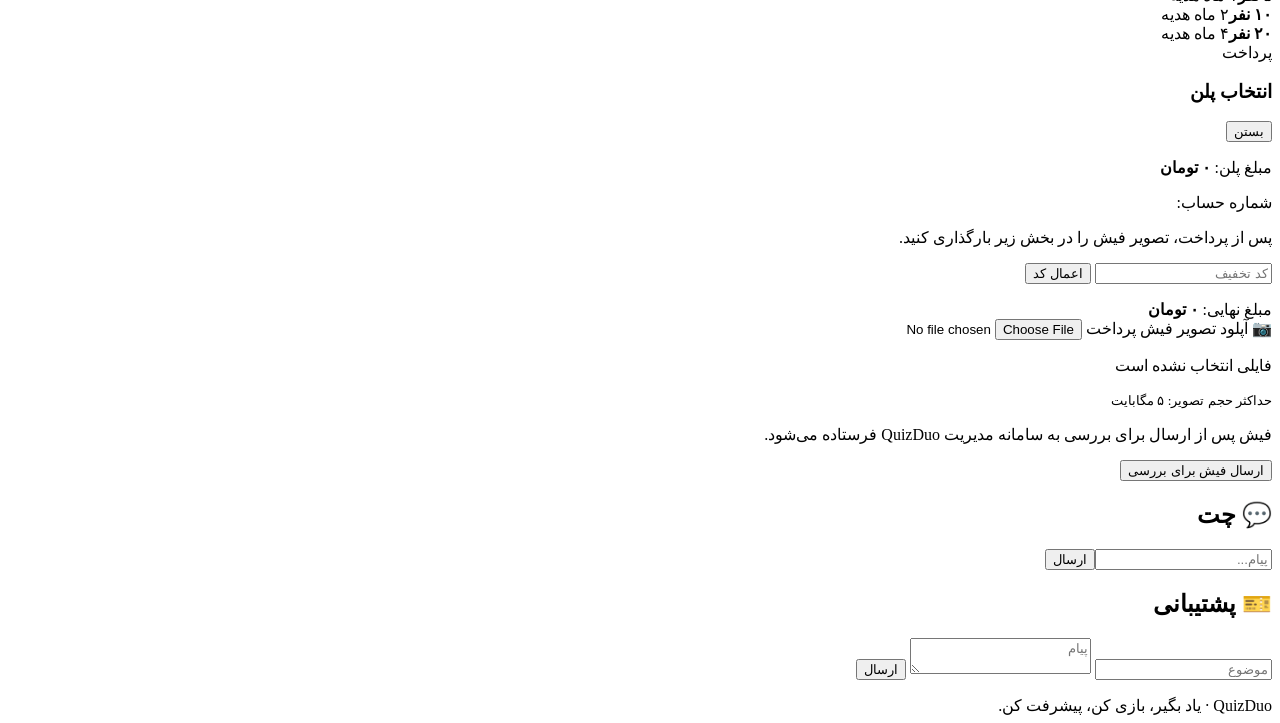
==== commit 05f0aa92: "Update index.html" ====
--- a/index.html
+++ b/index.html
@@ -1,868 +1 @@
-<!doctype html>
-<html lang="fa" dir="rtl">
-<head>
-    <meta charset="utf-8">
-    <meta name="viewport" content="width=device-width,initial-scale=1">
-    <title>QuizDuo</title>
-
-    <link rel="stylesheet" href="css/style.css">
-</head>
-
-<body>
-
-<header class="site-header">
-
-    <a class="brand" href="#" data-page="home">
-        QuizDuo
-    </a>
-
-    <nav class="main-nav">
-        <button type="button" data-page="home">خانه</button>
-        <button type="button" data-page="quiz">سوالات</button>
-        <button type="button" data-page="leaderboard">لیدربورد</button>
-        <button type="button" data-page="chat">چت</button>
-        <button type="button" data-page="support">پشتیبانی</button>
-        <button type="button" data-page="profile">پروفایل</button>
-        <button type="button" data-page="subscription">اشتراک</button>
-    </nav>
-
-    <div class="header-actions">
-        <button type="button" id="themeToggle" class="secondary">
-            ☀️ / 🌙
-        </button>
-
-        <button type="button" id="authButton" class="primary">
-            ورود / ثبت‌نام
-        </button>
-    </div>
-
-</header>
-
-
-<main>
-
-<!-- ================= HOME ================= -->
-
-<section id="home" class="page active">
-
-    <div class="hero">
-
-        <div class="hero-content">
-
-            <span class="eyebrow">
-                🎯 یادگیری + رقابت + سرگرمی
-            </span>
-
-            <h1>QuizDuo</h1>
-
-            <p>
-                یاد بگیر، بازی کن، مرحله رد کن و امتیاز جمع کن.
-            </p>
-
-            <div class="hero-actions">
-
-                <button
-                    type="button"
-                    class="primary big"
-                    data-page="quiz">
-                    شروع بازی
-                </button>
-
-                <button
-                    type="button"
-                    class="secondary big"
-                    data-page="subscription">
-                    مشاهده اشتراک‌ها
-                </button>
-
-            </div>
-
-        </div>
-
-
-        <div class="hero-card">
-
-            <div class="hero-card-icon">
-                🎮
-            </div>
-
-            <h3>
-                آماده‌ای؟
-            </h3>
-
-            <p>
-                مرحله اول برای همه رایگان است.
-            </p>
-
-            <button
-                type="button"
-                class="primary"
-                data-page="quiz">
-                ورود به سوالات
-            </button>
-
-        </div>
-
-    </div>
-
-
-    <div class="grid feature-grid">
-
-        <article class="feature-card">
-            <span>🧠</span>
-            <h3>اطلاعات عمومی</h3>
-            <p>
-                مراحل متنوع برای محک زدن دانشت.
-            </p>
-        </article>
-
-        <article class="feature-card">
-            <span>🎮</span>
-            <h3>تفریحی</h3>
-            <p>
-                سوال‌های سرگرم‌کننده و متفاوت.
-            </p>
-        </article>
-
-        <article class="feature-card">
-            <span>🏆</span>
-            <h3>رقابت</h3>
-            <p>
-                XP جمع کن و در لیدربورد بالا برو.
-            </p>
-        </article>
-
-        <article class="feature-card">
-            <span>🔥</span>
-            <h3>Streak و Combo</h3>
-            <p>
-                با بازی مداوم رکورد بساز.
-            </p>
-        </article>
-
-    </div>
-
-</section>
-
-
-<!-- ================= AUTH ================= -->
-
-<section id="auth" class="page">
-
-    <div class="panel narrow auth-panel">
-
-        <h2 id="authTitle">
-            ورود
-        </h2>
-
-        <input
-            id="authName"
-            type="text"
-            placeholder="نام کاربری"
-            autocomplete="username">
-
-        <div id="phoneField" class="hidden">
-
-            <input
-                id="authPhone"
-                type="tel"
-                inputmode="numeric"
-                placeholder="شماره تماس (مثلاً 09123456789)"
-                autocomplete="tel">
-
-        </div>
-
-        <input
-            id="authPassword"
-            type="password"
-            placeholder="رمز عبور"
-            autocomplete="current-password">
-
-        <button
-            id="authSubmit"
-            type="button"
-            class="primary full">
-            ورود
-        </button>
-
-        <button
-            id="toggleAuth"
-            type="button"
-            class="secondary full">
-            ساخت حساب جدید
-        </button>
-
-        <button
-            id="authBack"
-            type="button"
-            class="dark-action full">
-            بازگشت
-        </button>
-
-        <p id="authMsg" class="message"></p>
-
-    </div>
-
-</section>
-
-
-<!-- ================= QUIZ ================= -->
-
-<section id="quiz" class="page">
-
-    <div class="section-heading">
-
-        <div>
-            <span class="eyebrow">
-                مرحله‌ها
-            </span>
-
-            <h2>
-                سوالات
-            </h2>
-        </div>
-
-        <div id="quizStats" class="stats-pill">
-            ❤️ 5
-        </div>
-
-    </div>
-
-
-    <div class="tabs">
-
-        <button
-            type="button"
-            class="active"
-            data-category-tab="general">
-            اطلاعات عمومی
-        </button>
-
-        <button
-            type="button"
-            data-category-tab="fun">
-            تفریحی
-        </button>
-
-    </div>
-
-
-    <div
-        id="stages"
-        class="grid stage-grid">
-    </div>
-
-
-    <div
-        id="quizBox"
-        class="panel hidden">
-    </div>
-
-</section>
-
-
-<!-- ================= LEADERBOARD ================= -->
-
-<section id="leaderboard" class="page">
-
-    <div class="section-heading">
-
-        <div>
-            <span class="eyebrow">
-                🏆 رقابت
-            </span>
-
-            <h2>
-                لیدربورد
-            </h2>
-        </div>
-
-    </div>
-
-
-    <div class="panel table-panel">
-
-        <table>
-
-            <thead>
-                <tr>
-                    <th>رتبه</th>
-                    <th>بازیکن</th>
-                    <th>XP</th>
-                    <th>مرحله</th>
-                </tr>
-            </thead>
-
-            <tbody id="leaderBody"></tbody>
-
-        </table>
-
-    </div>
-
-    <p class="muted">
-        لیدربورد بین حساب‌های ثبت‌شده روی همین مرورگر ذخیره می‌شود.
-    </p>
-
-</section>
-
-
-<!-- ================= PROFILE ================= -->
-
-<section id="profile" class="page">
-
-    <div class="section-heading">
-
-        <div>
-            <span class="eyebrow">
-                👤 حساب کاربری
-            </span>
-
-            <h2>
-                پنل کاربری
-            </h2>
-        </div>
-
-        <span
-            id="dashboardAccessBadge"
-            class="dashboard-badge free">
-            🔒 فقط مرحله ۱ رایگان
-        </span>
-
-    </div>
-
-
-    <div class="user-dashboard-layout">
-
-        <aside class="panel user-dashboard-sidebar">
-
-            <div class="dashboard-avatar">
-                👤
-            </div>
-
-            <h3 id="dashboardName">
-                بازیکن مهمان
-            </h3>
-
-            <p id="dashboardSubscription">
-                رایگان — ۱ مرحله
-            </p>
-
-
-            <div class="dashboard-menu">
-
-                <button
-                    type="button"
-                    class="active"
-                    data-page="profile">
-                    📊 نمای کلی
-                </button>
-
-                <button
-                    type="button"
-                    data-page="quiz">
-                    🎮 ادامه بازی
-                </button>
-
-                <button
-                    type="button"
-                    data-page="subscription">
-                    💳 اشتراک
-                </button>
-
-                <button
-                    type="button"
-                    data-page="support">
-                    🎫 پشتیبانی
-                </button>
-
-                <button
-                    type="button"
-                    data-page="leaderboard">
-                    🏆 لیدربورد
-                </button>
-
-            </div>
-
-        </aside>
-
-
-        <div class="user-dashboard-main">
-
-            <div class="grid dashboard-stat-grid">
-
-                <div class="panel dashboard-stat">
-                    <span>⭐ XP</span>
-                    <strong id="dashboardXP">0</strong>
-                </div>
-
-                <div class="panel dashboard-stat">
-                    <span>❤️ قلب</span>
-                    <strong id="dashboardHearts">5</strong>
-                </div>
-
-                <div class="panel dashboard-stat">
-                    <span>🔥 Streak</span>
-                    <strong id="dashboardStreak">0</strong>
-                    <small>روز</small>
-                </div>
-
-                <div class="panel dashboard-stat">
-                    <span>🎫 پشتیبانی</span>
-                    <strong id="dashboardNoticeCount">
-                        —
-                    </strong>
-                </div>
-
-            </div>
-
-
-            <div class="grid dashboard-progress-grid">
-
-                <div class="panel dashboard-progress-card">
-
-                    <div class="section-heading">
-                        <h3>🧠 اطلاعات عمومی</h3>
-
-                        <span>
-                            مرحله
-                            <b id="dashboardGeneralStage">
-                                1
-                            </b>
-                        </span>
-                    </div>
-
-                    <p>
-                        حساب رایگان فقط به مرحله ۱ دسترسی دارد؛
-                        مراحل بعدی با اشتراک باز می‌شوند.
-                    </p>
-
-                    <button
-                        type="button"
-                        class="secondary full"
-                        data-page="quiz">
-                        مشاهده مراحل
-                    </button>
-
-                </div>
-
-
-                <div class="panel dashboard-progress-card">
-
-                    <div class="section-heading">
-                        <h3>🎮 تفریحی</h3>
-
-                        <span>
-                            مرحله
-                            <b id="dashboardFunStage">
-                                1
-                            </b>
-                        </span>
-                    </div>
-
-                    <p>
-                        پیشرفت بازی تفریحی خودت را دنبال کن.
-                    </p>
-
-                    <button
-                        type="button"
-                        class="secondary full"
-                        data-page="quiz">
-                        ادامه بازی
-                    </button>
-
-                </div>
-
-            </div>
-
-
-            <div class="panel dashboard-subscription-card">
-
-                <div>
-
-                    <span class="eyebrow">
-                        وضعیت اشتراک
-                    </span>
-
-                    <h3 id="dashboardSubscriptionTitle">
-                        اشتراک و دسترسی مراحل
-                    </h3>
-
-                    <p id="dashboardSubscriptionText">
-                        حساب رایگان: فقط مرحله ۱ باز است.
-                    </p>
-
-                </div>
-
-                <button
-                    type="button"
-                    class="primary"
-                    data-page="subscription">
-                    مدیریت اشتراک
-                </button>
-
-            </div>
-
-
-            <div class="hidden">
-
-                <span id="profileName"></span>
-                <span id="profileScore"></span>
-                <span id="profileStreak"></span>
-                <span id="profileStage"></span>
-                <span id="subscriptionStatus"></span>
-
-            </div>
-
-        </div>
-
-    </div>
-
-</section>
-
-
-<!-- ================= SUBSCRIPTION ================= -->
-
-<section id="subscription" class="page">
-
-    <div class="subscription-hero compact">
-
-        <div>
-
-            <span class="eyebrow">
-                💳 اشتراک QuizDuo
-            </span>
-
-            <h2>
-                پلن مناسب خودت را انتخاب کن
-            </h2>
-
-            <p>
-                با فعال شدن اشتراک، مراحل بعدی باز می‌شوند.
-            </p>
-
-        </div>
-
-        <div class="subscription-icon">
-            💳
-        </div>
-
-    </div>
-
-
-    <div class="subscription-grid">
-
-        <article class="subscription-card">
-
-            <div class="plan-icon">
-                1M
-            </div>
-
-            <h3>
-                یک‌ماهه
-            </h3>
-
-            <p>
-                دسترسی یک ماهه
-            </p>
-
-            <div class="price">
-                ۱۰۰٬۰۰۰
-                <small>تومان</small>
-            </div>
-
-            <button
-                type="button"
-                class="secondary select-plan"
-                data-plan="monthly">
-                انتخاب
-            </button>
-
-        </article>
-
-
-        <article class="subscription-card">
-
-            <div class="plan-icon">
-                3M
-            </div>
-
-            <h3>
-                سه‌ماهه
-            </h3>
-
-            <p>
-                دسترسی سه ماهه
-            </p>
-
-            <div class="price">
-                ۲۷۰٬۰۰۰
-                <small>تومان</small>
-            </div>
-
-            <button
-                type="button"
-                class="secondary select-plan"
-                data-plan="quarterly">
-                انتخاب
-            </button>
-
-        </article>
-
-
-        <article class="subscription-card">
-
-            <div class="plan-icon">
-                6M
-            </div>
-
-            <h3>
-                شش‌ماهه
-            </h3>
-
-            <p>
-                دسترسی شش ماهه
-            </p>
-
-            <div class="price">
-                ۴۸۰٬۰۰۰
-                <small>تومان</small>
-            </div>
-
-            <button
-                type="button"
-                class="secondary select-plan"
-                data-plan="sixMonth">
-                انتخاب
-            </button>
-
-        </article>
-
-
-        <article class="subscription-card">
-
-            <div class="plan-icon">
-                9M
-            </div>
-
-            <h3>
-                نه‌ماهه
-            </h3>
-
-            <p>
-                دسترسی نه ماهه
-            </p>
-
-            <div class="price">
-                ۶۶۰٬۰۰۰
-                <small>تومان</small>
-            </div>
-
-            <button
-                type="button"
-                class="primary select-plan"
-                data-plan="nineMonth">
-                انتخاب
-            </button>
-
-        </article>
-
-    </div>
-
-
-    <div
-        id="paymentPanel"
-        class="payment-panel panel hidden">
-
-        <div class="section-heading">
-
-            <div>
-
-                <span class="eyebrow">
-                    پرداخت
-                </span>
-
-                <h3 id="selectedPlanTitle">
-                    انتخاب پلن
-                </h3>
-
-            </div>
-
-            <button
-                id="closePayment"
-                type="button"
-                class="dark-action">
-                بستن
-            </button>
-
-        </div>
-
-
-        <div class="payment-info">
-
-            <p>
-                مبلغ پلن:
-                <b id="selectedAmount">
-                    ۰ تومان
-                </b>
-            </p>
-
-            <div class="account-box">
-                <span>
-                    شماره حساب:
-                </span>
-
-                <strong id="accountNumber">
-                    شماره حساب را اینجا وارد کنید
-                </strong>
-            </div>
-
-            <p class="payment-security">
-                پس از پرداخت، تصویر فیش را بارگذاری کنید.
-            </p>
-
-        </div>
-
-
-        <div class="receipt-upload">
-
-            <label
-                for="paymentFile"
-                class="upload-label">
-                📷 انتخاب تصویر فیش پرداخت
-            </label>
-
-            <input
-                id="paymentFile"
-                type="file"
-                accept="image/*">
-
-            <p id="fileName">
-                فایلی انتخاب نشده است
-            </p>
-
-            <small>
-                حداکثر حجم تصویر: ۵ مگابایت
-            </small>
-
-        </div>
-
-
-        <button
-            id="submitPayment"
-            type="button"
-            class="primary full">
-            ارسال فیش برای بررسی
-        </button>
-
-        <p
-            id="paymentMessage"
-            class="message">
-        </p>
-
-    </div>
-
-</section>
-
-
-<!-- ================= CHAT ================= -->
-
-<section id="chat" class="page">
-
-    <div class="section-heading">
-
-        <div>
-            <span class="eyebrow">
-                💬 ارتباط
-            </span>
-
-            <h2>
-                چت
-            </h2>
-        </div>
-
-    </div>
-
-
-    <div class="panel chat">
-
-        <div id="messages"></div>
-
-        <div class="row">
-
-            <input
-                id="chatInput"
-                type="text"
-                placeholder="پیام...">
-
-            <button
-                id="sendChat"
-                type="button"
-                class="primary">
-                ارسال
-            </button>
-
-        </div>
-
-    </div>
-
-</section>
-
-
-<!-- ================= SUPPORT ================= -->
-
-<section id="support" class="page">
-
-    <div class="section-heading">
-
-        <div>
-            <span class="eyebrow">
-                🎫 پشتیبانی
-            </span>
-
-            <h2>
-                پشتیبانی
-            </h2>
-        </div>
-
-    </div>
-
-
-    <div class="panel narrow">
-
-        <input
-            id="supportSubject"
-            type="text"
-            placeholder="موضوع">
-
-        <textarea
-            id="supportText"
-            placeholder="پیام خود را بنویسید..."></textarea>
-
-        <button
-            id="supportSend"
-            type="button"
-            class="primary full">
-            ارسال
-        </button>
-
-        <p id="supportMsg" class="message"></p>
-
-    </div>
-
-</section>
-
-</main>
-
-
-<footer>
-    QuizDuo · یاد بگیر، بازی کن، پیشرفت کن.
-</footer>
-
-
-<script
-    type="module"
-    src="js/core/app.js">
-</script>
-
-</body>
-</html>
+ <!doctype html> <html lang="fa" dir="rtl"> <head> <meta charset="utf-8"> <meta name="viewport" content="width=device-width,initial-scale=1"> <title>QuizDuo</title> <link rel="stylesheet" href="css/style.css"> </head> <body> <header class="site-header">   <a class="brand" href="#" data-page="home">QuizDuo</a>   <nav class="main-nav">     <button data-page="home">خانه</button>     <button data-page="quiz">سوالات</button>     <button data-page="leaderboard">لیدربورد</button>     <button data-page="chat">چت</button>     <button data-page="support">پشتیبانی</button>     <button data-page="profile">پروفایل</button>     <button data-page="subscription">اشتراک 👑</button>   </nav>   <div class="header-actions">     <button id="themeToggle" class="secondary">☀️ روشن / 🌙 تاریک</button>     <button id="authButton" class="primary">ورود / ثبت‌نام</button>   </div> </header>  <main> <section id="home" class="page active">   <div class="hero">     <div>       <span class="eyebrow">🎯 یادگیری + رقابت + سرگرمی</span>       <h1>QuizDuo</h1>       <p>یاد بگیر، بازی کن، مرحله رد کن و امتیاز جمع کن.</p>       <div class="hero-actions">         <button class="primary big" data-page="quiz">شروع بازی</button>         <button class="secondary big" data-page="subscription">مشاهده اشتراک‌ها</button>       </div>     </div>     <div class="premium-preview">       <span class="premium-crown">♛</span>       <h3>اشتراک ۹ ماهه</h3>       <p>تنها پلن دارای عنوان <b>Premium</b></p>       <button class="primary" data-page="subscription">مشاهده Premium</button>     </div>   </div>    <div class="grid feature-grid">     <article class="feature-card"><span>🧠</span><h3>اطلاعات عمومی</h3><p>مراحل متنوع برای محک زدن دانشت.</p></article>     <article class="feature-card"><span>🎮</span><h3>تفریحی</h3><p>سوال‌های سرگرم‌کننده و متفاوت.</p></article>     <article class="feature-card"><span>🏆</span><h3>رقابت</h3><p>XP جمع کن و در لیدربورد بالا برو.</p></article>     <article class="feature-card"><span>🔥</span><h3>Streak و Combo</h3><p>با بازی مداوم و پاسخ‌های درست رکورد بساز.</p></article>   </div> </section>  <section id="auth" class="page">   <div class="panel narrow auth-panel">     <h2 id="authTitle">ورود</h2>     <input id="authName" placeholder="نام کاربری" autocomplete="username">     <div id="phoneField" class="hidden">       <input id="authPhone" type="tel" inputmode="numeric" placeholder="شماره تماس (مثلاً 09123456789)" autocomplete="tel">     </div>     <input id="authPassword" type="password" placeholder="رمز عبور" autocomplete="current-password">     <button id="authSubmit" class="primary full">ورود</button>     <button id="toggleAuth" class="secondary full">ساخت حساب جدید</button>     <button id="authBack" class="dark-action full">بازگشت</button>     <p id="authMsg" class="message"></p>   </div> </section>  <section id="quiz" class="page">   <div class="section-heading">     <div><span class="eyebrow">مرحله‌ها</span><h2>سوالات</h2></div>     <div id="quizStats" class="stats-pill"></div>   </div>   <div class="tabs">     <button class="active" data-category-tab="general">اطلاعات عمومی</button>     <button data-category-tab="fun">تفریحی</button>   </div>   <div id="stages" class="grid stage-grid"></div>   <div id="quizBox" class="panel hidden"></div> </section>  <section id="leaderboard" class="page">   <div class="section-heading"><div><span class="eyebrow">🏆 رقابت</span><h2>لیدربورد</h2></div></div>   <div class="panel table-panel">     <table>       <thead><tr><th>رتبه</th><th>بازیکن</th><th>XP</th><th>مرحله</th></tr></thead>       <tbody id="leaderBody"></tbody>     </table>   </div>   <p class="muted">لیدربورد بین حساب‌های ثبت‌شده QuizDuo به‌صورت مشترک نمایش داده می‌شود.</p> </section>  <section id="profile" class="page">   <div class="section-heading">     <div><span class="eyebrow">👤 حساب کاربری</span><h2>پنل کاربری</h2></div>     <span id="dashboardAccessBadge" class="dashboard-badge free">🔒 فقط ۱ مرحله رایگان</span>   </div>    <div class="user-dashboard-layout">     <aside class="panel user-dashboard-sidebar">       <div class="dashboard-avatar">👤</div>       <h3 id="dashboardName">بازیکن مهمان</h3>       <p id="dashboardSubscription">رایگان — ۱ مرحله</p>       <div class="dashboard-menu">         <button class="active" data-dashboard-target="overview">📊 نمای کلی</button>         <button data-page="quiz">🎮 ادامه بازی</button>         <button data-page="subscription">👑 اشتراک</button>         <button data-page="support">🎫 پشتیبانی</button>         <button data-page="leaderboard">🏆 لیدربورد</button>       </div>     </aside>      <div class="user-dashboard-main">       <div class="grid dashboard-stat-grid">         <div class="panel dashboard-stat"><span>⭐ XP</span><strong id="dashboardXP">0</strong></div>         <div class="panel dashboard-stat"><span>❤️ قلب</span><strong id="dashboardHearts">0</strong></div>         <div class="panel dashboard-stat"><span>🔥 Streak</span><strong id="dashboardStreak">0</strong><small>روز</small></div>         <div class="panel dashboard-stat"><span>🎫 پشتیبانی</span><strong id="dashboardNoticeCount">بدون پاسخ جدید</strong></div>       </div>        <div class="grid dashboard-progress-grid">         <div class="panel dashboard-progress-card">           <div class="section-heading"><h3>🧠 اطلاعات عمومی</h3><span>مرحله <b id="dashboardGeneralStage">0</b></span></div>           <p>حساب رایگان فقط به مرحله ۱ دسترسی دارد؛ با اشتراک تأییدشده، همه مراحل باز می‌شوند.</p>           <button class="secondary full" data-page="quiz">مشاهده مراحل</button>         </div>         <div class="panel dashboard-progress-card">           <div class="section-heading"><h3>🎮 تفریحی</h3><span>مرحله <b id="dashboardFunStage">0</b></span></div>           <p>پیشرفت بازی تفریحی خودت را از همین پنل دنبال کن.</p>           <button class="secondary full" data-page="quiz">ادامه بازی</button>         </div>       </div>        <div class="panel dashboard-subscription-card">         <div>           <span class="eyebrow">وضعیت اشتراک</span>           <h3 id="dashboardSubscriptionTitle">اشتراک و دسترسی مراحل</h3>           <p id="dashboardSubscriptionText">حساب رایگان: فقط مرحله ۱ باز است.</p>         </div>         <button class="primary" data-page="subscription">مدیریت اشتراک</button>       </div>        <div class="panel profile-card hidden" aria-hidden="true">         <h3 id="profileName">بازیکن مهمان</h3>         <p>XP: <b id="profileScore">0</b></p>         <p>Streak: <b id="profileStreak">0</b> روز</p>         <p>مرحله: <b id="profileStage">0</b></p>         <p>وضعیت: <b id="subscriptionStatus">رایگان</b></p>       </div>     </div>   </div> </section>  <section id="subscription" class="page">   <div class="subscription-hero compact">     <div>       <span class="eyebrow">👑 اشتراک QuizDuo</span>       <h2>پلن مناسب خودت را انتخاب کن</h2>       <p>فقط پلن ۹ ماهه دارای عنوان <b>Premium</b> است.</p>     </div>     <div class="premium-crown large">♛</div>   </div>    <div class="subscription-grid">     <article class="subscription-card">       <div class="plan-icon">1M</div>       <h3>ماهانه</h3>       <p>اشتراکی پایه</p>       <div class="price">۱۰۰٬۰۰۰ <small>تومان</small></div>       <button class="secondary select-plan" data-plan="monthly">انتخاب</button>     </article>      <article class="subscription-card">       <div class="plan-icon">3M</div>       <h3>سه‌ماهه</h3>       <p>برای بازی مداوم‌تر</p>       <div class="price">۲۷۰٬۰۰۰ <small>تومان</small></div>       <button class="secondary select-plan" data-plan="quarterly">انتخاب</button>     </article>      <article class="subscription-card">       <div class="plan-icon">6M</div>       <h3>شش‌ماهه</h3>       <p>۱ ماه هدیه</p>       <div class="price">۴۸۰٬۰۰۰ <small>تومان</small></div>       <button class="secondary select-plan" data-plan="sixMonth">انتخاب</button>     </article>      <article class="subscription-card premium-plan">       <span class="popular-badge">PREMIUM</span>       <div class="plan-icon">9M</div>       <h3>نه‌ماهه 👑</h3>       <p>۲ ماه هدیه + امکانات Premium</p>       <div class="price">۶۶۰٬۰۰۰ <small>تومان</small></div>       <button class="primary select-plan" data-plan="nineMonth">انتخاب Premium</button>     </article>   </div>    <div class="premium-benefits panel">     <h3>مزایای Premium</h3>     <div class="benefit-grid">       <div>❤️ قلب بیشتر</div><div>👑 نشان Premium</div><div>📊 آمار پیشرفته</div>       <div>🎯 چالش‌های ویژه</div><div>🎁 هدیه‌های دوره‌ای</div><div>🔓 امکانات ویژه</div>     </div>   </div>    <div class="referral-panel panel">     <h3>🎁 معرفی دوستان</h3>     <p>با معرفی کاربران جدید، ماه هدیه بگیر.</p>     <div class="referral-grid">       <div><b>۵ نفر</b><span>۱ ماه هدیه</span></div>       <div><b>۱۰ نفر</b><span>۲ ماه هدیه</span></div>       <div><b>۲۰ نفر</b><span>۴ ماه هدیه</span></div>     </div>   </div>    <div id="paymentPanel" class="payment-panel panel hidden">     <div class="section-heading">       <div><span class="eyebrow">پرداخت</span><h3 id="selectedPlanTitle">انتخاب پلن</h3></div>       <button id="closePayment" class="dark-action">بستن</button>     </div>      <div class="payment-info">       <p>مبلغ پلن: <b id="selectedAmount">۰ تومان</b></p>       <p class="account-box">شماره حساب: <b id="accountNumber"></b></p>       <p class="payment-security">پس از پرداخت، تصویر فیش را در بخش زیر بارگذاری کنید.</p>     </div>      <div class="discount-row">       <input id="discountCode" placeholder="کد تخفیف">       <button id="applyDiscount" class="secondary">اعمال کد</button>     </div>     <p id="discountMessage" class="message"></p>      <div class="final-price">مبلغ نهایی: <strong id="finalPrice">۰ تومان</strong></div>      <div class="receipt-upload">       <label for="paymentFile" class="upload-label">📷 آپلود تصویر فیش پرداخت</label>       <input id="paymentFile" type="file" accept="image/\*">       <p id="fileName">فایلی انتخاب نشده است</p>       <small>حداکثر حجم تصویر: ۵ مگابایت</small>     </div>      <p class="payment-note">فیش پس از ارسال برای بررسی به سامانه مدیریت QuizDuo فرستاده می‌شود.</p>     <button id="submitPayment" class="primary full">ارسال فیش برای بررسی</button>     <p id="paymentMessage" class="message"></p>   </div> </section>  <section id="chat" class="page">   <h2>💬 چت</h2>   <div class="panel chat">     <div id="messages"></div>     <div class="row"><input id="chatInput" placeholder="پیام..."><button id="sendChat" class="primary">ارسال</button></div>   </div> </section>  <section id="support" class="page">   <h2>🎫 پشتیبانی</h2>   <div class="panel narrow">     <input id="supportSubject" placeholder="موضوع">     <textarea id="supportText" placeholder="پیام"></textarea>     <button id="supportSend" class="primary full">ارسال</button>     <p id="supportMsg" class="message"></p>   </div> </section> </main>  <footer>QuizDuo · یاد بگیر، بازی کن، پیشرفت کن.</footer> <script type="module" src="js/core/app.js"></script> </body> </html>  
--- a/css/style.css
+++ b/css/style.css
@@ -1,266 +1 @@
-:root{ --bg:#f6f8fc; --card:#ffffff; --soft:#eef3f8; --text:#172033; --muted:#6c778a; --border:#dfe5ee; --teal:#20b8ad; --purple:#7357e8; --gold:#f3b63f; --shadow:0 15px 40px rgba(30,40,60,.09) }
-*{ box-sizing:border-box }
-html{ scroll-behavior:smooth }
-body{ margin:0; font-family:Tahoma,Arial,sans-serif; background:radial-gradient(circle at 5% 0%,#20b8ad0d,transparent 25%),radial-gradient(circle at 95% 0%,#7357e80d,transparent 27%),var(--bg); color:var(--text); transition:.3s; line-height:1.7 }
-button,input,textarea{ font-family:inherit }
-button{ border:0; cursor:pointer }
-button:disabled{ cursor:not-allowed; opacity:.55 }
-.hidden{ display:none!important }
-
-.site-header{ position:sticky; top:0; z-index:50; display:flex; align-items:center; gap:20px; padding:13px 4%; background:#ffffffdf; border-bottom:1px solid var(--border); backdrop-filter:blur(18px); box-shadow:0 7px 25px #18243a0a }
-.logo{ font-size:1.45rem; font-weight:1000; text-decoration:none; color:var(--text); cursor:pointer; margin-left:auto }
-.logo span{ color:var(--teal) }
-.main-nav{ display:flex; gap:5px; align-items:center }
-.main-nav button{ padding:9px 11px; border-radius:11px; background:transparent; color:var(--muted); font-weight:800 }
-.main-nav button:hover,.main-nav button.active{ background:var(--soft); color:var(--text) }
-.auth-area{ display:flex; align-items:center; gap:7px; margin-right:auto }
-.icon-btn,.secondary-btn,.primary-btn{ border-radius:12px; padding:10px 14px; font-weight:900; transition:.25s }
-.icon-btn{ background:var(--soft); font-size:1.05rem }
-.secondary-btn{ background:var(--soft); color:var(--text) }
-.primary-btn{ background:linear-gradient(135deg,var(--teal),var(--purple)); color:#fff; box-shadow:0 9px 20px #7357e825 }
-.primary-btn:hover,.secondary-btn:hover,.icon-btn:hover{ transform:translateY(-2px) }
-.full-btn{ width:100% }
-
-.page{ display:none; max-width:1180px; margin:auto; padding:45px 4% }
-.page.active{ display:block; animation:in .35s ease }
-
-.hero{ display:grid; grid-template-columns:1.35fr .65fr; gap:25px; align-items:center; padding:45px; border-radius:30px; background:linear-gradient(145deg,#fff,#f2f6fb); border:1px solid var(--border); box-shadow:var(--shadow); position:relative; overflow:hidden }
-.hero::after{ content:""; position:absolute; width:280px; height:280px; right:-80px; top:-100px; border-radius:50%; background:radial-gradient(circle,#20b8ad20,transparent 68%); pointer-events:none }
-.eyebrow{ font-size:.75rem; font-weight:1000; letter-spacing:1.2px; color:var(--teal) }
-.hero h1{ font-size:clamp(2rem,5vw,4.1rem); line-height:1.25; margin:12px 0 }
-.hero h1 span{ background:linear-gradient(135deg,var(--teal),var(--purple)); -webkit-background-clip:text; background-clip:text; color:transparent }
-.hero p{ color:var(--muted); max-width:650px; line-height:2 }
-.hero-actions{ display:flex; gap:9px; margin-top:22px; flex-wrap:wrap }
-.hero-stats{ display:grid; grid-template-columns:repeat(3,1fr); gap:10px }
-.hero-stats div{ padding:22px 10px; text-align:center; background:var(--card); border:1px solid var(--border); border-radius:20px; box-shadow:0 10px 30px #1e283c0a }
-.hero-stats b,.hero-stats span{ display:block }
-.hero-stats b{ font-size:1.8rem }
-.hero-stats span{ color:var(--muted); font-size:.78rem }
-
-.daily-reward-card{ margin-top:18px; padding:19px 22px; border-radius:20px; background:linear-gradient(135deg,#20b8ad10,#7357e810); border:1px solid #20b8ad25; display:flex; justify-content:space-between; align-items:center; gap:15px }
-.daily-reward-card strong{ display:block }
-.daily-reward-card span{ display:block; color:var(--muted); font-size:.86rem; margin-top:5px }
-
-.feature-grid,.benefit-grid{ display:grid; grid-template-columns:repeat(4,1fr); gap:15px; margin-top:20px }
-.feature-card,.benefit-card{ padding:22px; border:1px solid var(--border); border-radius:21px; background:#ffffffdd; box-shadow:0 9px 25px #1e283c0d; transition:.3s }
-.feature-card:hover,.benefit-card:hover{ transform:translateY(-5px); box-shadow:var(--shadow) }
-.feature-card span,.benefit-card span{ font-size:1.8rem }
-.feature-card h3,.benefit-card h3{ margin:11px 0 6px }
-.feature-card p,.benefit-card p{ margin:0; color:var(--muted); line-height:1.8 }
-
-.panel{ background:var(--card); border:1px solid var(--border); border-radius:24px; box-shadow:var(--shadow) }
-.auth-panel{ max-width:520px; margin:35px auto; padding:30px }
-.section-heading{ display:flex; align-items:center; gap:12px; margin-bottom:20px }
-.section-heading>span{ font-size:1.8rem }
-.section-heading h2{ margin:0 0 5px }
-.section-heading p{ margin:0; color:var(--muted) }
-
-input,textarea{ width:100%; padding:12px 14px; margin-bottom:11px; border:1px solid var(--border); border-radius:13px; background:var(--card); color:var(--text); outline:none }
-input:focus,textarea:focus{ border-color:var(--teal); box-shadow:0 0 0 4px #20b8ad18 }
-textarea{ min-height:130px }
-.notice,.payment-note{ padding:13px 15px; border-radius:13px; background:var(--soft); color:var(--muted); line-height:1.8; font-size:.85rem; margin-top:12px }
-.form-message{ min-height:20px; color:var(--teal); font-size:.86rem }
-
-.quiz-tabs{ display:flex; gap:8px; margin-bottom:13px }
-.quiz-tabs button{ padding:11px 16px; border-radius:13px; background:var(--soft); color:var(--muted); font-weight:800 }
-.quiz-tabs button.active{ color:#fff; background:linear-gradient(135deg,var(--teal),var(--purple)) }
-.quiz-stats{ display:flex; flex-wrap:wrap; gap:8px; margin-bottom:18px }
-.quiz-stats span{ padding:9px 12px; background:var(--card); border:1px solid var(--border); border-radius:12px }
-
-.stage-grid{ display:grid; grid-template-columns:repeat(4,1fr); gap:14px }
-.stage-card{ padding:21px; border:1px solid var(--border); border-radius:22px; background:var(--card); box-shadow:0 8px 25px #1e283c0d; transition:.3s }
-.stage-card:hover{ transform:translateY(-5px) }
-.stage-card.locked{ opacity:.55 }
-.stage-card.completed{ border-color:#20b8ad66; background:linear-gradient(145deg,#20b8ad10,var(--card)) }
-.stage-number{ font-size:2rem; font-weight:900 }
-.stage-card small{ color:var(--muted) }
-.stage-action{ width:100%; margin-top:14px }
-
-.quiz-box{ margin-top:20px; padding:26px }
-.quiz-topline,.timer-row{ display:flex; justify-content:space-between; color:var(--muted) }
-.progress-track,.timer-track{ height:8px; background:var(--soft); border-radius:99px; overflow:hidden; margin:10px 0 }
-.progress-fill,.timer-fill{ height:100%; width:0; background:linear-gradient(90deg,var(--teal),var(--purple)); transition:.25s }
-.timer-fill{ background:linear-gradient(90deg,var(--gold),#ef6b73) }
-.quiz-box h2{ line-height:1.8; margin:20px 0 }
-.answers{ display:grid; grid-template-columns:1fr 1fr; gap:10px }
-.answer-btn{ text-align:right; padding:15px; border-radius:15px; background:var(--soft); border:1px solid var(--border); transition:.2s }
-.answer-btn:hover{ border-color:var(--teal); transform:translateY(-2px) }
-.next-btn{ margin-top:14px }
-
-.subscription-hero{ display:flex; justify-content:space-between; align-items:center; padding:35px; border-radius:28px; background:linear-gradient(135deg,#7357e815,#20b8ad15,#f3b63f12); border:1px solid #7357e81c }
-.premium-orb{ width:125px; height:125px; border-radius:38px; display:grid; place-items:center; font-size:4rem; background:linear-gradient(145deg,#fff,#f3b63f2d); box-shadow:0 18px 40px #7357e828; animation:float 4s ease-in-out infinite }
-.sub-section-title{ display:flex; justify-content:space-between; align-items:end; gap:15px; margin:30px 0 12px }
-.sub-section-title h2{ margin:0 }
-.sub-section-title span{ color:var(--muted); font-size:.8rem }
-
-.subscription-scroll{ display:flex; gap:18px; overflow-x:auto; padding:7px 5px 18px; scroll-snap-type:x mandatory }
-.subscription-scroll::-webkit-scrollbar{ height:8px }
-.subscription-card{ position:relative; flex:0 0 265px; min-height:345px; scroll-snap-align:start; padding:25px; border-radius:26px; background:linear-gradient(160deg,var(--card),#ffffffbb); border:1px solid var(--border); box-shadow:0 12px 35px #1e283c12; transition:.35s; overflow:hidden }
-.subscription-card:hover{ transform:translateY(-8px); box-shadow:0 22px 45px #1e283c1d }
-.subscription-card.selected{ border:2px solid var(--teal); box-shadow:0 0 0 5px #20b8ad12,0 20px 45px #20b8ad1c }
-.subscription-card.popular{ border-color:#7357e888; background:linear-gradient(155deg,#7357e814,var(--card)) }
-.popular-badge{ position:absolute; top:14px; left:14px; background:var(--purple); color:#fff; border-radius:99px; padding:6px 9px; font-size:.7rem; font-weight:900 }
-.plan-icon{ font-size:2.5rem }
-.plan-tag{ display:block; color:var(--teal); font-size:.72rem; font-weight:900; margin-top:12px }
-.subscription-card h3{ font-size:1.35rem; margin:7px 0 }
-.price{ font-size:1.65rem; font-weight:900; margin:18px 0 5px }
-.price small{ font-size:.7rem; color:var(--muted) }
-.subscription-card p{ color:var(--muted); min-height:38px }
-.plan-select{ width:100%; margin-top:15px }
-
-.referral-panel{ margin-top:23px; padding:24px; border-radius:24px; background:linear-gradient(135deg,#20b8ad10,#7357e810); border:1px solid #20b8ad20 }
-.referral-panel>div:first-child{ display:flex; gap:12px; align-items:center }
-.referral-icon{ font-size:2rem }
-.referral-panel h2{ margin:0 0 5px }
-.referral-panel p{ margin:0; color:var(--muted) }
-.referral-grid{ display:grid; grid-template-columns:repeat(3,1fr); gap:12px; margin-top:17px }
-.referral-grid>div{ padding:17px; text-align:center; background:#ffffffb8; border-radius:17px }
-.referral-grid b,.referral-grid strong{ display:block; font-size:1.3rem }
-.referral-grid span{ color:var(--muted); font-size:.78rem }
-
-.payment-panel{ margin-top:23px; padding:28px }
-.payment-header{ display:flex; justify-content:space-between; gap:15px; align-items:center }
-.payment-header h2{ margin:4px 0 }
-.secure-badge{ padding:8px 11px; border-radius:99px; background:var(--soft); color:var(--teal); font-weight:900; font-size:.75rem }
-
-.chat-panel{ padding:24px }
-#messages{ height:360px; overflow:auto; display:flex; flex-direction:column; gap:10px; margin-bottom:15px }
-.chat-message{ display:flex; flex-direction:column; align-self:flex-start; max-width:80%; padding:10px 13px; border-radius:14px; background:var(--soft) }
-.chat-message.user{ align-self:flex-end; background:linear-gradient(135deg,#20b8ad15,#7357e815) }
-.chat-message b{ color:var(--purple) }
-
-.support-list{ display:grid; gap:12px }
-.support-card{ padding:18px; border:1px solid var(--border); border-radius:18px; background:var(--card) }
-.support-card-header{ display:flex; justify-content:space-between; gap:10px; align-items:center }
-.support-card-header small{ color:var(--muted) }
-.support-card p{ color:var(--muted); margin:8px 0 0 }
-.status-badge{ padding:5px 9px; border-radius:999px; font-size:.72rem; font-weight:900 }
-.status-open{ background:#20b8ad18; color:var(--teal) }
-.status-closed{ background:#7357e815; color:var(--purple) }
-
-.message-list{ display:grid; gap:12px }
-.message-card{ padding:18px; border:1px solid var(--border); border-radius:18px; background:var(--card); box-shadow:0 7px 20px #1e283c08 }
-.message-card.unread{ border-color:#20b8ad66; background:linear-gradient(145deg,#20b8ad09,var(--card)) }
-.message-card-header{ display:flex; justify-content:space-between; gap:10px; align-items:center }
-.message-card-header small{ color:var(--muted) }
-.message-card p{ margin:9px 0 0; color:var(--muted); line-height:1.9 }
-
-.dashboard-grid{ display:grid; grid-template-columns:repeat(3,1fr); gap:15px }
-.dashboard-card{ padding:22px; border:1px solid var(--border); border-radius:21px; background:var(--card); box-shadow:0 9px 25px #1e283c0d }
-.dashboard-card h3{ margin:0 0 7px }
-.dashboard-card p{ margin:0; color:var(--muted) }
-.dashboard-value{ font-size:1.8rem; font-weight:900; color:var(--purple) }
-
-.profile-grid{ display:grid; grid-template-columns:2fr 1fr; gap:18px }
-.profile-actions{ display:grid; align-content:center; gap:12px }
-
-.table-panel{ overflow:auto }
-table{ width:100%; border-collapse:collapse }
-th,td{ padding:12px; border-bottom:1px solid var(--border); text-align:right }
-
-.muted{ color:var(--muted) }
-
-.discount-row{ display:flex; gap:8px; margin-top:14px }
-.discount-row input{ flex:1 }
-.final-price{ margin:18px 0; padding:16px; border-radius:15px; background:linear-gradient(135deg,#e9fbf8,#f2edff); font-size:1.05rem }
-.final-price strong{ color:var(--purple); font-size:1.35rem }
-
-.payment-info{ padding:15px; border-radius:16px; background:var(--soft) }
-.payment-security,.payment-note{ color:var(--muted); font-size:.9rem }
-
-body.dark{ --bg:#10171d; --card:#182229; --soft:#20323a; --text:#edf7f7; --muted:#9eb0b8; --border:#2b3b43; background:radial-gradient(circle at top right,#163437 0,#10171d 45%,#10171d 100%) }
-body.dark .site-header{ background:rgba(20,29,35,.92) }
-body.dark .hero{ background:linear-gradient(135deg,#18282f,#163436) }
-body.dark .dark-action{ background:#10171d; border-color:#3a4b55 }
-body.dark .primary-btn{ box-shadow:0 8px 20px rgba(0,0,0,.25) }
-body.dark .payment-security{ color:#aebfc5 }
-
-footer{ text-align:center; padding:22px; color:var(--muted); border-top:1px solid var(--border) }
-
-@keyframes in{
-  from{ opacity:0; transform:translateY(8px) }
-  to{ opacity:1; transform:translateY(0) }
-}
-
-@keyframes float{
-  0%,100%{ transform:translateY(0) }
-  50%{ transform:translateY(-8px) }
-}
-
-/* ===== QuizDuo Quiz Redesign ===== */
-#quiz .section-heading{ margin-bottom:18px }
-#quiz .tabs{ display:flex; gap:10px; flex-wrap:wrap; margin-bottom:22px }
-#quiz .tabs button{ border:1px solid var(--border); background:var(--card); color:var(--text); padding:11px 18px; border-radius:14px; font-weight:800; transition:.2s; cursor:pointer }
-#quiz .tabs button.active{ background:linear-gradient(135deg,var(--teal),var(--purple)); color:#fff; border-color:transparent; box-shadow:0 10px 25px rgba(115,87,232,.18) }
-
-#stages.stage-grid{ grid-template-columns:repeat(auto-fit,minmax(230px,1fr)); gap:16px }
-.stage-card{ position:relative; overflow:hidden; display:flex; gap:16px; align-items:flex-start; min-height:170px; cursor:pointer; transition:transform .22s,box-shadow .22s,border-color .22s; background:linear-gradient(145deg,var(--card),var(--soft)) }
-.stage-card:hover:not(.locked){ transform:translateY(-5px); box-shadow:0 20px 45px rgba(30,40,60,.13); border-color:#b9c9df }
-.stage-card.locked{ cursor:not-allowed; opacity:.68; filter:saturate(.7) }
-.stage-card.completed{ border-color:rgba(32,184,173,.45) }
-
-.stage-glow{ position:absolute; width:110px; height:110px; border-radius:50%; left:-35px; top:-40px; background:radial-gradient(circle,rgba(32,184,173,.2),transparent 70%); pointer-events:none }
-.stage-number{ width:58px; height:58px; min-width:58px; border-radius:18px; display:grid; place-items:center; background:linear-gradient(135deg,var(--teal),var(--purple)); color:#fff; font-size:1.35rem; font-weight:900; box-shadow:0 10px 22px rgba(32,184,173,.2) }
-.stage-content{ position:relative; z-index:1; flex:1 }
-.stage-topline,.stage-footer{ display:flex; align-items:center; justify-content:space-between; gap:10px }
-.stage-badge{ font-size:.74rem; padding:5px 9px; border-radius:999px; background:var(--soft); color:var(--muted); font-weight:800 }
-.stage-icon{ font-size:1.1rem }
-.stage-card h3{ margin:10px 0 6px; font-size:1.1rem }
-.stage-card p{ margin:0; color:var(--muted); font-size:.88rem }
-.stage-footer{ margin-top:20px; padding-top:12px; border-top:1px solid var(--border); font-size:.8rem; color:var(--muted); font-weight:700 }
-
-#quizBox{ position:relative; overflow:hidden; margin-top:22px; border-radius:28px; padding:0; background:linear-gradient(145deg,var(--card),var(--soft)); border:1px solid var(--border); box-shadow:0 24px 65px rgba(30,40,60,.13) }
-.quiz-card{ padding:28px }
-.quiz-progress-wrap{ height:9px; background:var(--soft); border-radius:99px; overflow:hidden; margin:14px 0 24px }
-.quiz-progress{ height:100%; width:0; background:linear-gradient(90deg,var(--teal),var(--purple)); border-radius:99px; transition:width .35s ease }
-.quiz-top{ display:flex; justify-content:space-between; gap:12px; flex-wrap:wrap; color:var(--muted); font-size:.86rem; font-weight:800 }
-.quiz-stage-pill{ padding:7px 11px; border-radius:999px; background:rgba(32,184,173,.1); color:var(--teal) }
-.quiz-question{ font-size:clamp(1.2rem,2.5vw,1.65rem); line-height:1.9; margin:18px 0 22px }
-.quiz-options-grid{ display:grid; grid-template-columns:repeat(2,minmax(0,1fr)); gap:13px }
-.quiz-option{ position:relative; display:flex; align-items:center; gap:12px; text-align:right; width:100%; min-height:72px; padding:14px 16px; border:1px solid var(--border); border-radius:18px; background:var(--card); color:var(--text); font-weight:800; cursor:pointer; transition:.2s }
-.quiz-option:hover:not(:disabled){ transform:translateY(-2px); border-color:var(--teal); box-shadow:0 12px 25px rgba(32,184,173,.12) }
-.quiz-option:disabled{ cursor:default }
-.quiz-option-letter{ width:38px; height:38px; min-width:38px; border-radius:12px; display:grid; place-items:center; background:var(--soft); font-weight:900; color:var(--purple) }
-.quiz-option.correct{ border-color:#22a67d; background:rgba(34,166,125,.09) }
-.quiz-option.correct .quiz-option-letter{ background:#22a67d; color:#fff }
-.quiz-option.wrong{ border-color:#df6b6b; background:rgba(223,107,107,.09) }
-.quiz-option.wrong .quiz-option-letter{ background:#df6b6b; color:#fff }
-
-.quiz-feedback{ margin-top:18px }
-.quiz-feedback .success,.quiz-feedback .error,.quiz-feedback .explanation,.quiz-feedback .result-good,.quiz-feedback .result-bad{ border-radius:16px; padding:13px 15px; margin-top:10px }
-.quiz-feedback .success,.quiz-feedback .result-good{ background:rgba(34,166,125,.1); color:#168260 }
-.quiz-feedback .error,.quiz-feedback .result-bad{ background:rgba(223,107,107,.1); color:#b23d3d }
-.quiz-feedback .explanation{ background:var(--soft); color:var(--muted) }
-.quiz-next{ margin-top:15px }
-.quiz-mini-stat{ display:flex; gap:8px; flex-wrap:wrap; margin-top:14px }
-.quiz-mini-stat span{ padding:7px 10px; border-radius:999px; background:var(--soft); font-size:.78rem; color:var(--muted); font-weight:800 }
-
-@media(max-width:1050px){
-  .stage-grid{ grid-template-columns:repeat(2,1fr) }
-  .feature-grid,.benefit-grid{ grid-template-columns:repeat(2,1fr) }
-  .hero{ grid-template-columns:1fr }
-  .main-nav{ overflow-x:auto }
-  .site-header{ flex-wrap:wrap }
-}
-
-@media(max-width:720px){
-  .hero{ padding:28px }
-  .main-nav{ order:3; flex-basis:100% }
-  .auth-area{ margin-right:0 }
-  .profile-grid,.benefit-grid,.referral-grid,.dashboard-grid{ grid-template-columns:1fr }
-  .subscription-scroll{ padding-left:0 }
-  .page{ padding-top:28px }
-  .section-heading{ align-items:flex-start; flex-direction:column }
-  .answers{ grid-template-columns:1fr }
-  .row,.discount-row{ flex-direction:column }
-  .stage-grid{ grid-template-columns:1fr }
-  .feature-grid{ grid-template-columns:1fr }
-  .subscription-card{ flex-basis:100% }
-  .subscription-hero{ flex-direction:column; align-items:flex-start }
-}
-
-@media(max-width:650px){
-  .quiz-options-grid{ grid-template-columns:1fr }
-  .quiz-card{ padding:20px }
-  .stage-card{ min-height:150px }
-}
+ <!doctype html> <html lang="fa" dir="rtl"> <head> <meta charset="utf-8"> <meta name="viewport" content="width=device-width,initial-scale=1"> <title>QuizDuo</title> <link rel="stylesheet" href="css/style.css"> </head> <body> <header class="site-header">   <a class="brand" href="#" data-page="home">QuizDuo</a>   <nav class="main-nav">     <button data-page="home">خانه</button>     <button data-page="quiz">سوالات</button>     <button data-page="leaderboard">لیدربورد</button>     <button data-page="chat">چت</button>     <button data-page="support">پشتیبانی</button>     <button data-page="profile">پروفایل</button>     <button data-page="subscription">اشتراک 👑</button>   </nav>   <div class="header-actions">     <button id="themeToggle" class="secondary">☀️ روشن / 🌙 تاریک</button>     <button id="authButton" class="primary">ورود / ثبت‌نام</button>   </div> </header>  <main> <section id="home" class="page active">   <div class="hero">     <div>       <span class="eyebrow">🎯 یادگیری + رقابت + سرگرمی</span>       <h1>QuizDuo</h1>       <p>یاد بگیر، بازی کن، مرحله رد کن و امتیاز جمع کن.</p>       <div class="hero-actions">         <button class="primary big" data-page="quiz">شروع بازی</button>         <button class="secondary big" data-page="subscription">مشاهده اشتراک‌ها</button>       </div>     </div>     <div class="premium-preview">       <span class="premium-crown">♛</span>       <h3>اشتراک ۹ ماهه</h3>       <p>تنها پلن دارای عنوان <b>Premium</b></p>       <button class="primary" data-page="subscription">مشاهده Premium</button>     </div>   </div>    <div class="grid feature-grid">     <article class="feature-card"><span>🧠</span><h3>اطلاعات عمومی</h3><p>مراحل متنوع برای محک زدن دانشت.</p></article>     <article class="feature-card"><span>🎮</span><h3>تفریحی</h3><p>سوال‌های سرگرم‌کننده و متفاوت.</p></article>     <article class="feature-card"><span>🏆</span><h3>رقابت</h3><p>XP جمع کن و در لیدربورد بالا برو.</p></article>     <article class="feature-card"><span>🔥</span><h3>Streak و Combo</h3><p>با بازی مداوم و پاسخ‌های درست رکورد بساز.</p></article>   </div> </section>  <section id="auth" class="page">   <div class="panel narrow auth-panel">     <h2 id="authTitle">ورود</h2>     <input id="authName" placeholder="نام کاربری" autocomplete="username">     <div id="phoneField" class="hidden">       <input id="authPhone" type="tel" inputmode="numeric" placeholder="شماره تماس (مثلاً 09123456789)" autocomplete="tel">     </div>     <input id="authPassword" type="password" placeholder="رمز عبور" autocomplete="current-password">     <button id="authSubmit" class="primary full">ورود</button>     <button id="toggleAuth" class="secondary full">ساخت حساب جدید</button>     <button id="authBack" class="dark-action full">بازگشت</button>     <p id="authMsg" class="message"></p>   </div> </section>  <section id="quiz" class="page">   <div class="section-heading">     <div><span class="eyebrow">مرحله‌ها</span><h2>سوالات</h2></div>     <div id="quizStats" class="stats-pill"></div>   </div>   <div class="tabs">     <button class="active" data-category-tab="general">اطلاعات عمومی</button>     <button data-category-tab="fun">تفریحی</button>   </div>   <div id="stages" class="grid stage-grid"></div>   <div id="quizBox" class="panel hidden"></div> </section>  <section id="leaderboard" class="page">   <div class="section-heading"><div><span class="eyebrow">🏆 رقابت</span><h2>لیدربورد</h2></div></div>   <div class="panel table-panel">     <table>       <thead><tr><th>رتبه</th><th>بازیکن</th><th>XP</th><th>مرحله</th></tr></thead>       <tbody id="leaderBody"></tbody>     </table>   </div>   <p class="muted">لیدربورد بین حساب‌های ثبت‌شده QuizDuo به‌صورت مشترک نمایش داده می‌شود.</p> </section>  <section id="profile" class="page">   <div class="section-heading">     <div><span class="eyebrow">👤 حساب کاربری</span><h2>پنل کاربری</h2></div>     <span id="dashboardAccessBadge" class="dashboard-badge free">🔒 فقط ۱ مرحله رایگان</span>   </div>    <div class="user-dashboard-layout">     <aside class="panel user-dashboard-sidebar">       <div class="dashboard-avatar">👤</div>       <h3 id="dashboardName">بازیکن مهمان</h3>       <p id="dashboardSubscription">رایگان — ۱ مرحله</p>       <div class="dashboard-menu">         <button class="active" data-dashboard-target="overview">📊 نمای کلی</button>         <button data-page="quiz">🎮 ادامه بازی</button>         <button data-page="subscription">👑 اشتراک</button>         <button data-page="support">🎫 پشتیبانی</button>         <button data-page="leaderboard">🏆 لیدربورد</button>       </div>     </aside>      <div class="user-dashboard-main">       <div class="grid dashboard-stat-grid">         <div class="panel dashboard-stat"><span>⭐ XP</span><strong id="dashboardXP">0</strong></div>         <div class="panel dashboard-stat"><span>❤️ قلب</span><strong id="dashboardHearts">0</strong></div>         <div class="panel dashboard-stat"><span>🔥 Streak</span><strong id="dashboardStreak">0</strong><small>روز</small></div>         <div class="panel dashboard-stat"><span>🎫 پشتیبانی</span><strong id="dashboardNoticeCount">بدون پاسخ جدید</strong></div>       </div>        <div class="grid dashboard-progress-grid">         <div class="panel dashboard-progress-card">           <div class="section-heading"><h3>🧠 اطلاعات عمومی</h3><span>مرحله <b id="dashboardGeneralStage">0</b></span></div>           <p>حساب رایگان فقط به مرحله ۱ دسترسی دارد؛ با اشتراک تأییدشده، همه مراحل باز می‌شوند.</p>           <button class="secondary full" data-page="quiz">مشاهده مراحل</button>         </div>         <div class="panel dashboard-progress-card">           <div class="section-heading"><h3>🎮 تفریحی</h3><span>مرحله <b id="dashboardFunStage">0</b></span></div>           <p>پیشرفت بازی تفریحی خودت را از همین پنل دنبال کن.</p>           <button class="secondary full" data-page="quiz">ادامه بازی</button>         </div>       </div>        <div class="panel dashboard-subscription-card">         <div>           <span class="eyebrow">وضعیت اشتراک</span>           <h3 id="dashboardSubscriptionTitle">اشتراک و دسترسی مراحل</h3>           <p id="dashboardSubscriptionText">حساب رایگان: فقط مرحله ۱ باز است.</p>         </div>         <button class="primary" data-page="subscription">مدیریت اشتراک</button>       </div>        <div class="panel profile-card hidden" aria-hidden="true">         <h3 id="profileName">بازیکن مهمان</h3>         <p>XP: <b id="profileScore">0</b></p>         <p>Streak: <b id="profileStreak">0</b> روز</p>         <p>مرحله: <b id="profileStage">0</b></p>         <p>وضعیت: <b id="subscriptionStatus">رایگان</b></p>       </div>     </div>   </div> </section>  <section id="subscription" class="page">   <div class="subscription-hero compact">     <div>       <span class="eyebrow">👑 اشتراک QuizDuo</span>       <h2>پلن مناسب خودت را انتخاب کن</h2>       <p>فقط پلن ۹ ماهه دارای عنوان <b>Premium</b> است.</p>     </div>     <div class="premium-crown large">♛</div>   </div>    <div class="subscription-grid">     <article class="subscription-card">       <div class="plan-icon">1M</div>       <h3>ماهانه</h3>       <p>اشتراکی پایه</p>       <div class="price">۱۰۰٬۰۰۰ <small>تومان</small></div>       <button class="secondary select-plan" data-plan="monthly">انتخاب</button>     </article>      <article class="subscription-card">       <div class="plan-icon">3M</div>       <h3>سه‌ماهه</h3>       <p>برای بازی مداوم‌تر</p>       <div class="price">۲۷۰٬۰۰۰ <small>تومان</small></div>       <button class="secondary select-plan" data-plan="quarterly">انتخاب</button>     </article>      <article class="subscription-card">       <div class="plan-icon">6M</div>       <h3>شش‌ماهه</h3>       <p>۱ ماه هدیه</p>       <div class="price">۴۸۰٬۰۰۰ <small>تومان</small></div>       <button class="secondary select-plan" data-plan="sixMonth">انتخاب</button>     </article>      <article class="subscription-card premium-plan">       <span class="popular-badge">PREMIUM</span>       <div class="plan-icon">9M</div>       <h3>نه‌ماهه 👑</h3>       <p>۲ ماه هدیه + امکانات Premium</p>       <div class="price">۶۶۰٬۰۰۰ <small>تومان</small></div>       <button class="primary select-plan" data-plan="nineMonth">انتخاب Premium</button>     </article>   </div>    <div class="premium-benefits panel">     <h3>مزایای Premium</h3>     <div class="benefit-grid">       <div>❤️ قلب بیشتر</div><div>👑 نشان Premium</div><div>📊 آمار پیشرفته</div>       <div>🎯 چالش‌های ویژه</div><div>🎁 هدیه‌های دوره‌ای</div><div>🔓 امکانات ویژه</div>     </div>   </div>    <div class="referral-panel panel">     <h3>🎁 معرفی دوستان</h3>     <p>با معرفی کاربران جدید، ماه هدیه بگیر.</p>     <div class="referral-grid">       <div><b>۵ نفر</b><span>۱ ماه هدیه</span></div>       <div><b>۱۰ نفر</b><span>۲ ماه هدیه</span></div>       <div><b>۲۰ نفر</b><span>۴ ماه هدیه</span></div>     </div>   </div>    <div id="paymentPanel" class="payment-panel panel hidden">     <div class="section-heading">       <div><span class="eyebrow">پرداخت</span><h3 id="selectedPlanTitle">انتخاب پلن</h3></div>       <button id="closePayment" class="dark-action">بستن</button>     </div>      <div class="payment-info">       <p>مبلغ پلن: <b id="selectedAmount">۰ تومان</b></p>       <p class="account-box">شماره حساب: <b id="accountNumber"></b></p>       <p class="payment-security">پس از پرداخت، تصویر فیش را در بخش زیر بارگذاری کنید.</p>     </div>      <div class="discount-row">       <input id="discountCode" placeholder="کد تخفیف">       <button id="applyDiscount" class="secondary">اعمال کد</button>     </div>     <p id="discountMessage" class="message"></p>      <div class="final-price">مبلغ نهایی: <strong id="finalPrice">۰ تومان</strong></div>      <div class="receipt-upload">       <label for="paymentFile" class="upload-label">📷 آپلود تصویر فیش پرداخت</label>       <input id="paymentFile" type="file" accept="image/\*">       <p id="fileName">فایلی انتخاب نشده است</p>       <small>حداکثر حجم تصویر: ۵ مگابایت</small>     </div>      <p class="payment-note">فیش پس از ارسال برای بررسی به سامانه مدیریت QuizDuo فرستاده می‌شود.</p>     <button id="submitPayment" class="primary full">ارسال فیش برای بررسی</button>     <p id="paymentMessage" class="message"></p>   </div> </section>  <section id="chat" class="page">   <h2>💬 چت</h2>   <div class="panel chat">     <div id="messages"></div>     <div class="row"><input id="chatInput" placeholder="پیام..."><button id="sendChat" class="primary">ارسال</button></div>   </div> </section>  <section id="support" class="page">   <h2>🎫 پشتیبانی</h2>   <div class="panel narrow">     <input id="supportSubject" placeholder="موضوع">     <textarea id="supportText" placeholder="پیام"></textarea>     <button id="supportSend" class="primary full">ارسال</button>     <p id="supportMsg" class="message"></p>   </div> </section> </main>  <footer>QuizDuo · یاد بگیر، بازی کن، پیشرفت کن.</footer> <script type="module" src="js/core/app.js"></script> </body> </html>  
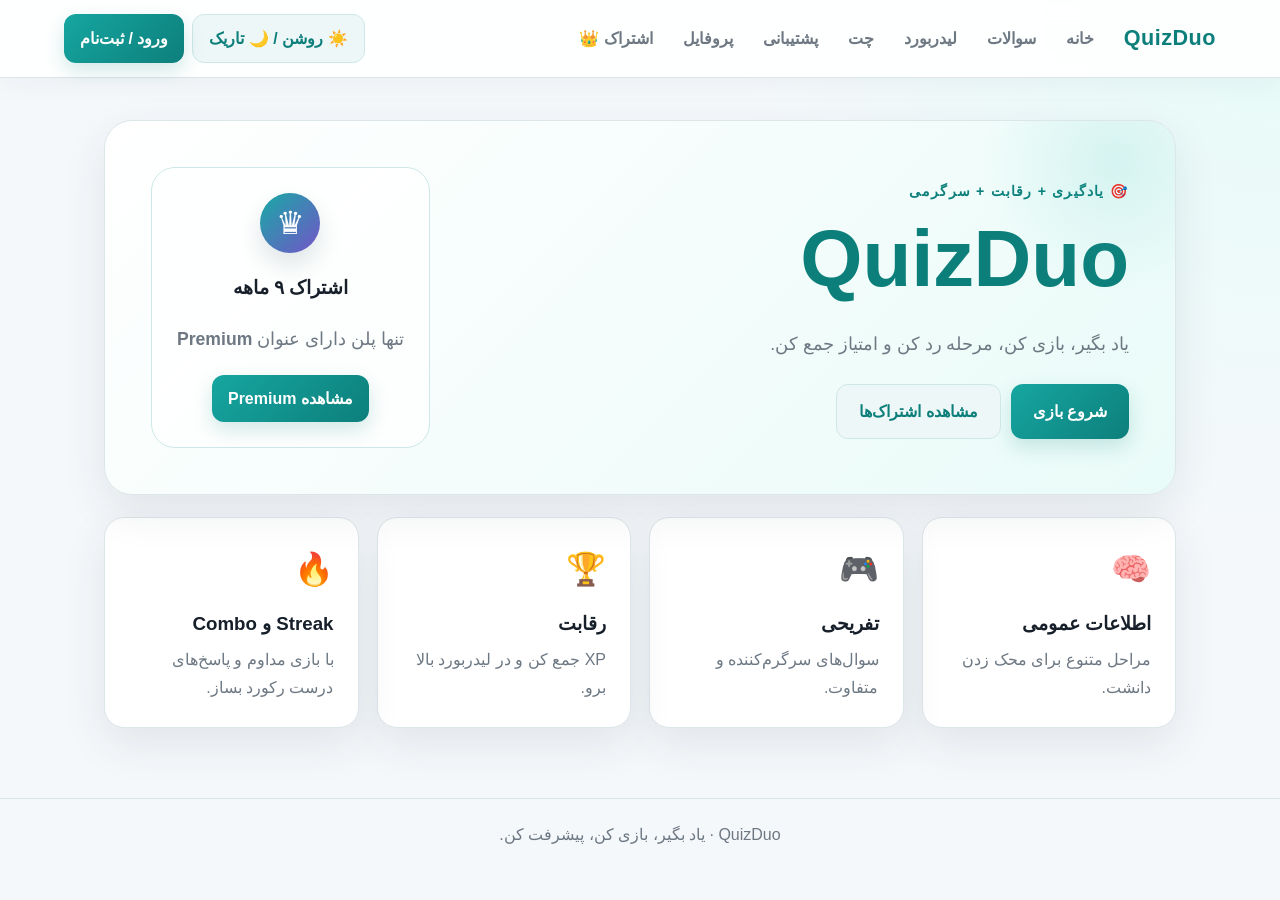
==== commit 71081baa: "Update index.html" ====
--- a/index.html
+++ b/index.html
@@ -1 +1,52 @@
- <!doctype html> <html lang="fa" dir="rtl"> <head> <meta charset="utf-8"> <meta name="viewport" content="width=device-width,initial-scale=1"> <title>QuizDuo</title> <link rel="stylesheet" href="css/style.css"> </head> <body> <header class="site-header">   <a class="brand" href="#" data-page="home">QuizDuo</a>   <nav class="main-nav">     <button data-page="home">خانه</button>     <button data-page="quiz">سوالات</button>     <button data-page="leaderboard">لیدربورد</button>     <button data-page="chat">چت</button>     <button data-page="support">پشتیبانی</button>     <button data-page="profile">پروفایل</button>     <button data-page="subscription">اشتراک 👑</button>   </nav>   <div class="header-actions">     <button id="themeToggle" class="secondary">☀️ روشن / 🌙 تاریک</button>     <button id="authButton" class="primary">ورود / ثبت‌نام</button>   </div> </header>  <main> <section id="home" class="page active">   <div class="hero">     <div>       <span class="eyebrow">🎯 یادگیری + رقابت + سرگرمی</span>       <h1>QuizDuo</h1>       <p>یاد بگیر، بازی کن، مرحله رد کن و امتیاز جمع کن.</p>       <div class="hero-actions">         <button class="primary big" data-page="quiz">شروع بازی</button>         <button class="secondary big" data-page="subscription">مشاهده اشتراک‌ها</button>       </div>     </div>     <div class="premium-preview">       <span class="premium-crown">♛</span>       <h3>اشتراک ۹ ماهه</h3>       <p>تنها پلن دارای عنوان <b>Premium</b></p>       <button class="primary" data-page="subscription">مشاهده Premium</button>     </div>   </div>    <div class="grid feature-grid">     <article class="feature-card"><span>🧠</span><h3>اطلاعات عمومی</h3><p>مراحل متنوع برای محک زدن دانشت.</p></article>     <article class="feature-card"><span>🎮</span><h3>تفریحی</h3><p>سوال‌های سرگرم‌کننده و متفاوت.</p></article>     <article class="feature-card"><span>🏆</span><h3>رقابت</h3><p>XP جمع کن و در لیدربورد بالا برو.</p></article>     <article class="feature-card"><span>🔥</span><h3>Streak و Combo</h3><p>با بازی مداوم و پاسخ‌های درست رکورد بساز.</p></article>   </div> </section>  <section id="auth" class="page">   <div class="panel narrow auth-panel">     <h2 id="authTitle">ورود</h2>     <input id="authName" placeholder="نام کاربری" autocomplete="username">     <div id="phoneField" class="hidden">       <input id="authPhone" type="tel" inputmode="numeric" placeholder="شماره تماس (مثلاً 09123456789)" autocomplete="tel">     </div>     <input id="authPassword" type="password" placeholder="رمز عبور" autocomplete="current-password">     <button id="authSubmit" class="primary full">ورود</button>     <button id="toggleAuth" class="secondary full">ساخت حساب جدید</button>     <button id="authBack" class="dark-action full">بازگشت</button>     <p id="authMsg" class="message"></p>   </div> </section>  <section id="quiz" class="page">   <div class="section-heading">     <div><span class="eyebrow">مرحله‌ها</span><h2>سوالات</h2></div>     <div id="quizStats" class="stats-pill"></div>   </div>   <div class="tabs">     <button class="active" data-category-tab="general">اطلاعات عمومی</button>     <button data-category-tab="fun">تفریحی</button>   </div>   <div id="stages" class="grid stage-grid"></div>   <div id="quizBox" class="panel hidden"></div> </section>  <section id="leaderboard" class="page">   <div class="section-heading"><div><span class="eyebrow">🏆 رقابت</span><h2>لیدربورد</h2></div></div>   <div class="panel table-panel">     <table>       <thead><tr><th>رتبه</th><th>بازیکن</th><th>XP</th><th>مرحله</th></tr></thead>       <tbody id="leaderBody"></tbody>     </table>   </div>   <p class="muted">لیدربورد بین حساب‌های ثبت‌شده QuizDuo به‌صورت مشترک نمایش داده می‌شود.</p> </section>  <section id="profile" class="page">   <div class="section-heading">     <div><span class="eyebrow">👤 حساب کاربری</span><h2>پنل کاربری</h2></div>     <span id="dashboardAccessBadge" class="dashboard-badge free">🔒 فقط ۱ مرحله رایگان</span>   </div>    <div class="user-dashboard-layout">     <aside class="panel user-dashboard-sidebar">       <div class="dashboard-avatar">👤</div>       <h3 id="dashboardName">بازیکن مهمان</h3>       <p id="dashboardSubscription">رایگان — ۱ مرحله</p>       <div class="dashboard-menu">         <button class="active" data-dashboard-target="overview">📊 نمای کلی</button>         <button data-page="quiz">🎮 ادامه بازی</button>         <button data-page="subscription">👑 اشتراک</button>         <button data-page="support">🎫 پشتیبانی</button>         <button data-page="leaderboard">🏆 لیدربورد</button>       </div>     </aside>      <div class="user-dashboard-main">       <div class="grid dashboard-stat-grid">         <div class="panel dashboard-stat"><span>⭐ XP</span><strong id="dashboardXP">0</strong></div>         <div class="panel dashboard-stat"><span>❤️ قلب</span><strong id="dashboardHearts">0</strong></div>         <div class="panel dashboard-stat"><span>🔥 Streak</span><strong id="dashboardStreak">0</strong><small>روز</small></div>         <div class="panel dashboard-stat"><span>🎫 پشتیبانی</span><strong id="dashboardNoticeCount">بدون پاسخ جدید</strong></div>       </div>        <div class="grid dashboard-progress-grid">         <div class="panel dashboard-progress-card">           <div class="section-heading"><h3>🧠 اطلاعات عمومی</h3><span>مرحله <b id="dashboardGeneralStage">0</b></span></div>           <p>حساب رایگان فقط به مرحله ۱ دسترسی دارد؛ با اشتراک تأییدشده، همه مراحل باز می‌شوند.</p>           <button class="secondary full" data-page="quiz">مشاهده مراحل</button>         </div>         <div class="panel dashboard-progress-card">           <div class="section-heading"><h3>🎮 تفریحی</h3><span>مرحله <b id="dashboardFunStage">0</b></span></div>           <p>پیشرفت بازی تفریحی خودت را از همین پنل دنبال کن.</p>           <button class="secondary full" data-page="quiz">ادامه بازی</button>         </div>       </div>        <div class="panel dashboard-subscription-card">         <div>           <span class="eyebrow">وضعیت اشتراک</span>           <h3 id="dashboardSubscriptionTitle">اشتراک و دسترسی مراحل</h3>           <p id="dashboardSubscriptionText">حساب رایگان: فقط مرحله ۱ باز است.</p>         </div>         <button class="primary" data-page="subscription">مدیریت اشتراک</button>       </div>        <div class="panel profile-card hidden" aria-hidden="true">         <h3 id="profileName">بازیکن مهمان</h3>         <p>XP: <b id="profileScore">0</b></p>         <p>Streak: <b id="profileStreak">0</b> روز</p>         <p>مرحله: <b id="profileStage">0</b></p>         <p>وضعیت: <b id="subscriptionStatus">رایگان</b></p>       </div>     </div>   </div> </section>  <section id="subscription" class="page">   <div class="subscription-hero compact">     <div>       <span class="eyebrow">👑 اشتراک QuizDuo</span>       <h2>پلن مناسب خودت را انتخاب کن</h2>       <p>فقط پلن ۹ ماهه دارای عنوان <b>Premium</b> است.</p>     </div>     <div class="premium-crown large">♛</div>   </div>    <div class="subscription-grid">     <article class="subscription-card">       <div class="plan-icon">1M</div>       <h3>ماهانه</h3>       <p>اشتراکی پایه</p>       <div class="price">۱۰۰٬۰۰۰ <small>تومان</small></div>       <button class="secondary select-plan" data-plan="monthly">انتخاب</button>     </article>      <article class="subscription-card">       <div class="plan-icon">3M</div>       <h3>سه‌ماهه</h3>       <p>برای بازی مداوم‌تر</p>       <div class="price">۲۷۰٬۰۰۰ <small>تومان</small></div>       <button class="secondary select-plan" data-plan="quarterly">انتخاب</button>     </article>      <article class="subscription-card">       <div class="plan-icon">6M</div>       <h3>شش‌ماهه</h3>       <p>۱ ماه هدیه</p>       <div class="price">۴۸۰٬۰۰۰ <small>تومان</small></div>       <button class="secondary select-plan" data-plan="sixMonth">انتخاب</button>     </article>      <article class="subscription-card premium-plan">       <span class="popular-badge">PREMIUM</span>       <div class="plan-icon">9M</div>       <h3>نه‌ماهه 👑</h3>       <p>۲ ماه هدیه + امکانات Premium</p>       <div class="price">۶۶۰٬۰۰۰ <small>تومان</small></div>       <button class="primary select-plan" data-plan="nineMonth">انتخاب Premium</button>     </article>   </div>    <div class="premium-benefits panel">     <h3>مزایای Premium</h3>     <div class="benefit-grid">       <div>❤️ قلب بیشتر</div><div>👑 نشان Premium</div><div>📊 آمار پیشرفته</div>       <div>🎯 چالش‌های ویژه</div><div>🎁 هدیه‌های دوره‌ای</div><div>🔓 امکانات ویژه</div>     </div>   </div>    <div class="referral-panel panel">     <h3>🎁 معرفی دوستان</h3>     <p>با معرفی کاربران جدید، ماه هدیه بگیر.</p>     <div class="referral-grid">       <div><b>۵ نفر</b><span>۱ ماه هدیه</span></div>       <div><b>۱۰ نفر</b><span>۲ ماه هدیه</span></div>       <div><b>۲۰ نفر</b><span>۴ ماه هدیه</span></div>     </div>   </div>    <div id="paymentPanel" class="payment-panel panel hidden">     <div class="section-heading">       <div><span class="eyebrow">پرداخت</span><h3 id="selectedPlanTitle">انتخاب پلن</h3></div>       <button id="closePayment" class="dark-action">بستن</button>     </div>      <div class="payment-info">       <p>مبلغ پلن: <b id="selectedAmount">۰ تومان</b></p>       <p class="account-box">شماره حساب: <b id="accountNumber"></b></p>       <p class="payment-security">پس از پرداخت، تصویر فیش را در بخش زیر بارگذاری کنید.</p>     </div>      <div class="discount-row">       <input id="discountCode" placeholder="کد تخفیف">       <button id="applyDiscount" class="secondary">اعمال کد</button>     </div>     <p id="discountMessage" class="message"></p>      <div class="final-price">مبلغ نهایی: <strong id="finalPrice">۰ تومان</strong></div>      <div class="receipt-upload">       <label for="paymentFile" class="upload-label">📷 آپلود تصویر فیش پرداخت</label>       <input id="paymentFile" type="file" accept="image/\*">       <p id="fileName">فایلی انتخاب نشده است</p>       <small>حداکثر حجم تصویر: ۵ مگابایت</small>     </div>      <p class="payment-note">فیش پس از ارسال برای بررسی به سامانه مدیریت QuizDuo فرستاده می‌شود.</p>     <button id="submitPayment" class="primary full">ارسال فیش برای بررسی</button>     <p id="paymentMessage" class="message"></p>   </div> </section>  <section id="chat" class="page">   <h2>💬 چت</h2>   <div class="panel chat">     <div id="messages"></div>     <div class="row"><input id="chatInput" placeholder="پیام..."><button id="sendChat" class="primary">ارسال</button></div>   </div> </section>  <section id="support" class="page">   <h2>🎫 پشتیبانی</h2>   <div class="panel narrow">     <input id="supportSubject" placeholder="موضوع">     <textarea id="supportText" placeholder="پیام"></textarea>     <button id="supportSend" class="primary full">ارسال</button>     <p id="supportMsg" class="message"></p>   </div> </section> </main>  <footer>QuizDuo · یاد بگیر، بازی کن، پیشرفت کن.</footer> <script type="module" src="js/core/app.js"></script> </body> </html>  
+ <!doctype html> <html lang="fa" dir="rtl"> <head> <meta charset="utf-8"> <meta name="viewport" content="width=device-width,initial-scale=1"> <title>QuizDuo</title> <link rel="stylesheet" href="css/style.css"> </head> <body> <header class="site-header">   <a class="brand" href="#" data-page="home">QuizDuo</a>   <nav class="main-nav">     <button data-page="home">خانه</button>     <button data-page="quiz">سوالات</button>     <button data-page="leaderboard">لیدربورد</button>     <button data-page="chat">چت</button>     <button data-page="support">پشتیبانی</button>     <button data-page="profile">پروفایل</button>     <button data-page="subscription">اشتراک 👑</button>   </nav>   <div class="header-actions">     <button id="themeToggle" class="secondary">☀️ روشن / 🌙 تاریک</button>     <button id="authButton" class="primary">ورود / ثبت‌نام</button>   </div> </header>  <main> <section id="home" class="page active">   <div class="hero">     <div>       <span class="eyebrow">🎯 یادگیری + رقابت + سرگرمی</span>       <h1>QuizDuo</h1>       <p>یاد بگیر، بازی کن، مرحله رد کن و امتیاز جمع کن.</p>       <div class="hero-actions">         <button class="primary big" data-page="quiz">شروع بازی</button>         <button class="secondary big" data-page="subscription">مشاهده اشتراک‌ها</button>       </div>     </div>     <div class="premium-preview">       <span class="premium-crown">♛</span>       <h3>اشتراک ۹ ماهه</h3>       <p>تنها پلن دارای عنوان <b>Premium</b></p>       <button class="primary" data-page="subscription">مشاهده Premium</button>     </div>   </div>    <div class="grid feature-grid">     <article class="feature-card"><span>🧠</span><h3>اطلاعات عمومی</h3><p>مراحل متنوع برای محک زدن دانشت.</p></article>     <article class="feature-card"><span>🎮</span><h3>تفریحی</h3><p>سوال‌های سرگرم‌کننده و متفاوت.</p></article>     <article class="feature-card"><span>🏆</span><h3>رقابت</h3><p>XP جمع کن و در لیدربورد بالا برو.</p></article>     <article class="feature-card"><span>🔥</span><h3>Streak و Combo</h3><p>با بازی مداوم و پاسخ‌های درست رکورد بساز.</p></article>   </div> </section>  <section id="auth" class="page">   <div class="panel narrow auth-panel">     <h2 id="authTitle">ورود</h2>     <input id="authName" placeholder="نام کاربری" autocomplete="username">     <div id="phoneField" class="hidden">       <input id="authPhone" type="tel" inputmode="numeric" placeholder="شماره تماس (مثلاً 09123456789)" autocomplete="tel">     </div>     <input id="authPassword" type="password" placeholder="رمز عبور" autocomplete="current-password">     <button id="authSubmit" class="primary full">ورود</button>     <button id="toggleAuth" class="secondary full">ساخت حساب جدید</button>     <button id="authBack" class="dark-action full">بازگشت</button>     <p id="authMsg" class="message"></p>   </div> </section>  <section id="quiz" class="page">   <div class="section-heading">     <div><span class="eyebrow">مرحله‌ها</span><h2>سوالات</h2></div>     <div id="quizStats" class="stats-pill"></div>   </div>   <div class="tabs">     <button class="active" data-category-tab="general">اطلاعات عمومی</button>     <button data-category-tab="fun">تفریحی</button>   </div>   <div id="stages" class="grid stage-grid"></div> </section>
+
+ <div
+   id="quizModal"
+   class="quiz-modal hidden"
+   aria-hidden="true"
+ >
+   <div class="quiz-modal-backdrop"></div>
+   <div
+     id="quizBox"
+     class="quiz-modal-card panel"
+     role="dialog"
+     aria-modal="true"
+     aria-label="پنجره پاسخ به سؤال"
+   ></div>
+ </div>
+
+ <div
+   id="welcomeModal"
+   class="welcome-modal hidden"
+   aria-hidden="true"
+ >
+   <div class="welcome-backdrop"></div>
+   <div
+     class="welcome-card panel"
+     role="dialog"
+     aria-modal="true"
+     aria-label="پیام خوش آمدگویی"
+   >
+     <div class="welcome-icon">🎓✨</div>
+     <span class="eyebrow">شروع یک مسیر تازه</span>
+     <h2>سلام <span id="welcomeUserName">دانش‌آموز</span>! 👋</h2>
+     <p>
+       به QuizDuo خوش اومدی! اینجا قراره هم دانشت رو محک بزنی، هم سرعت عملت رو، و هم قدم‌به‌قدم مرحله‌های جدید رو باز کنی.
+     </p>
+     <div class="welcome-points">
+       <div><b>🧠</b><span>سؤال‌های متنوع</span></div>
+       <div><b>⚡</b><span>چالش ۲۰ ثانیه‌ای</span></div>
+       <div><b>🏆</b><span>XP و پیشرفت</span></div>
+     </div>
+     <div class="welcome-note">
+       برای باز شدن هر مرحله بعدی، مرحله قبلی را با حداقل <b>۷۵٪</b> رد کن.
+     </div>
+     <button
+       id="welcomeClose"
+       class="primary full welcome-button"
+       type="button"
+     >
+       بزن بریم! 🚀
+     </button>
+   </div>
+ </div>  <section id="leaderboard" class="page">   <div class="section-heading"><div><span class="eyebrow">🏆 رقابت</span><h2>لیدربورد</h2></div></div>   <div class="panel table-panel">     <table>       <thead><tr><th>رتبه</th><th>بازیکن</th><th>XP</th><th>مرحله</th></tr></thead>       <tbody id="leaderBody"></tbody>     </table>   </div>   <p class="muted">لیدربورد بین حساب‌های ثبت‌شده QuizDuo به‌صورت مشترک نمایش داده می‌شود.</p> </section>  <section id="profile" class="page">   <div class="section-heading">     <div><span class="eyebrow">👤 حساب کاربری</span><h2>پنل کاربری</h2></div>     <span id="dashboardAccessBadge" class="dashboard-badge free">🔒 فقط ۱ مرحله رایگان</span>   </div>    <div class="user-dashboard-layout">     <aside class="panel user-dashboard-sidebar">       <div class="dashboard-avatar">👤</div>       <h3 id="dashboardName">بازیکن مهمان</h3>       <p id="dashboardSubscription">رایگان — ۱ مرحله</p>       <div class="dashboard-menu">         <button class="active" data-dashboard-target="overview">📊 نمای کلی</button>         <button data-page="quiz">🎮 ادامه بازی</button>         <button data-page="subscription">👑 اشتراک</button>         <button data-page="support">🎫 پشتیبانی</button>         <button data-page="leaderboard">🏆 لیدربورد</button>       </div>     </aside>      <div class="user-dashboard-main">       <div class="grid dashboard-stat-grid">         <div class="panel dashboard-stat"><span>⭐ XP</span><strong id="dashboardXP">0</strong></div>         <div class="panel dashboard-stat"><span>❤️ قلب</span><strong id="dashboardHearts">0</strong></div>         <div class="panel dashboard-stat"><span>🔥 Streak</span><strong id="dashboardStreak">0</strong><small>روز</small></div>         <div class="panel dashboard-stat"><span>🎫 پشتیبانی</span><strong id="dashboardNoticeCount">بدون پاسخ جدید</strong></div>       </div>        <div class="grid dashboard-progress-grid">         <div class="panel dashboard-progress-card">           <div class="section-heading"><h3>🧠 اطلاعات عمومی</h3><span>مرحله <b id="dashboardGeneralStage">0</b></span></div>           <p>مرحله ۱ رایگان است؛ از مرحله ۲ به بعد اشتراک فعال و حداقل ۷۵٪ در مرحله قبلی لازم است.</p>           <button class="secondary full" data-page="quiz">مشاهده مراحل</button>         </div>         <div class="panel dashboard-progress-card">           <div class="section-heading"><h3>🎮 تفریحی</h3><span>مرحله <b id="dashboardFunStage">0</b></span></div>           <p>پیشرفت بازی تفریحی خودت را از همین پنل دنبال کن.</p>           <button class="secondary full" data-page="quiz">ادامه بازی</button>         </div>       </div>        <div class="panel dashboard-subscription-card">         <div>           <span class="eyebrow">وضعیت اشتراک</span>           <h3 id="dashboardSubscriptionTitle">اشتراک و دسترسی مراحل</h3>           <p id="dashboardSubscriptionText">مرحله ۱ رایگان است؛ برای هر مرحله بعدی، ۷۵٪ مرحله قبلی + اشتراک فعال لازم است.</p>         </div>         <button class="primary" data-page="subscription">مدیریت اشتراک</button>       </div>        <div class="panel profile-card hidden" aria-hidden="true">         <h3 id="profileName">بازیکن مهمان</h3>         <p>XP: <b id="profileScore">0</b></p>         <p>Streak: <b id="profileStreak">0</b> روز</p>         <p>مرحله: <b id="profileStage">0</b></p>         <p>وضعیت: <b id="subscriptionStatus">رایگان</b></p>       </div>     </div>   </div> </section>  <section id="subscription" class="page">   <div class="subscription-hero compact">     <div>       <span class="eyebrow">👑 اشتراک QuizDuo</span>       <h2>پلن مناسب خودت را انتخاب کن</h2>       <p>فقط پلن ۹ ماهه دارای عنوان <b>Premium</b> است.</p>     </div>     <div class="premium-crown large">♛</div>   </div>    <div class="subscription-grid">     <article class="subscription-card">       <div class="plan-icon">1M</div>       <h3>ماهانه</h3>       <p>اشتراکی پایه</p>       <div class="price">۱۰۰٬۰۰۰ <small>تومان</small></div>       <button class="secondary select-plan" data-plan="monthly">انتخاب</button>     </article>      <article class="subscription-card">       <div class="plan-icon">3M</div>       <h3>سه‌ماهه</h3>       <p>برای بازی مداوم‌تر</p>       <div class="price">۲۷۰٬۰۰۰ <small>تومان</small></div>       <button class="secondary select-plan" data-plan="quarterly">انتخاب</button>     </article>      <article class="subscription-card">       <div class="plan-icon">6M</div>       <h3>شش‌ماهه</h3>       <p>۱ ماه هدیه</p>       <div class="price">۴۸۰٬۰۰۰ <small>تومان</small></div>       <button class="secondary select-plan" data-plan="sixMonth">انتخاب</button>     </article>      <article class="subscription-card premium-plan">       <span class="popular-badge">PREMIUM</span>       <div class="plan-icon">9M</div>       <h3>نه‌ماهه 👑</h3>       <p>۲ ماه هدیه + امکانات Premium</p>       <div class="price">۶۶۰٬۰۰۰ <small>تومان</small></div>       <button class="primary select-plan" data-plan="nineMonth">انتخاب Premium</button>     </article>   </div>    <div class="premium-benefits panel">     <h3>مزایای Premium</h3>     <div class="benefit-grid">       <div>❤️ قلب بیشتر</div><div>👑 نشان Premium</div><div>📊 آمار پیشرفته</div>       <div>🎯 چالش‌های ویژه</div><div>🎁 هدیه‌های دوره‌ای</div><div>🔓 امکانات ویژه</div>     </div>   </div>    <div class="referral-panel panel">     <h3>🎁 معرفی دوستان</h3>     <p>با معرفی کاربران جدید، ماه هدیه بگیر.</p>     <div class="referral-grid">       <div><b>۵ نفر</b><span>۱ ماه هدیه</span></div>       <div><b>۱۰ نفر</b><span>۲ ماه هدیه</span></div>       <div><b>۲۰ نفر</b><span>۴ ماه هدیه</span></div>     </div>   </div>    <div id="paymentPanel" class="payment-panel panel hidden">     <div class="section-heading">       <div><span class="eyebrow">پرداخت</span><h3 id="selectedPlanTitle">انتخاب پلن</h3></div>       <button id="closePayment" class="dark-action">بستن</button>     </div>      <div class="payment-info">       <p>مبلغ پلن: <b id="selectedAmount">۰ تومان</b></p>       <p class="account-box">شماره حساب: <b id="accountNumber"></b></p>       <p class="payment-security">پس از پرداخت، تصویر فیش را در بخش زیر بارگذاری کنید.</p>     </div>      <div class="discount-row">       <input id="discountCode" placeholder="کد تخفیف">       <button id="applyDiscount" class="secondary">اعمال کد</button>     </div>     <p id="discountMessage" class="message"></p>      <div class="final-price">مبلغ نهایی: <strong id="finalPrice">۰ تومان</strong></div>      <div class="receipt-upload">       <label for="paymentFile" class="upload-label">📷 آپلود تصویر فیش پرداخت</label>       <input id="paymentFile" type="file" accept="image/\*">       <p id="fileName">فایلی انتخاب نشده است</p>       <small>حداکثر حجم تصویر: ۵ مگابایت</small>     </div>      <p class="payment-note">فیش پس از ارسال برای بررسی به سامانه مدیریت QuizDuo فرستاده می‌شود.</p>     <button id="submitPayment" class="primary full">ارسال فیش برای بررسی</button>     <p id="paymentMessage" class="message"></p>   </div> </section>  <section id="chat" class="page">   <h2>💬 چت</h2>   <div class="panel chat">     <div id="messages"></div>     <div class="row"><input id="chatInput" placeholder="پیام..."><button id="sendChat" class="primary">ارسال</button></div>   </div> </section>  <section id="support" class="page">   <h2>🎫 پشتیبانی</h2>   <div class="panel narrow">     <input id="supportSubject" placeholder="موضوع">     <textarea id="supportText" placeholder="پیام"></textarea>     <button id="supportSend" class="primary full">ارسال</button>     <p id="supportMsg" class="message"></p>   </div> </section> </main>  <footer>QuizDuo · یاد بگیر، بازی کن، پیشرفت کن.</footer> <script type="module" src="js/core/app.js"></script> </body> </html>  
--- a/css/style.css
+++ b/css/style.css
@@ -1 +1,65 @@
- <!doctype html> <html lang="fa" dir="rtl"> <head> <meta charset="utf-8"> <meta name="viewport" content="width=device-width,initial-scale=1"> <title>QuizDuo</title> <link rel="stylesheet" href="css/style.css"> </head> <body> <header class="site-header">   <a class="brand" href="#" data-page="home">QuizDuo</a>   <nav class="main-nav">     <button data-page="home">خانه</button>     <button data-page="quiz">سوالات</button>     <button data-page="leaderboard">لیدربورد</button>     <button data-page="chat">چت</button>     <button data-page="support">پشتیبانی</button>     <button data-page="profile">پروفایل</button>     <button data-page="subscription">اشتراک 👑</button>   </nav>   <div class="header-actions">     <button id="themeToggle" class="secondary">☀️ روشن / 🌙 تاریک</button>     <button id="authButton" class="primary">ورود / ثبت‌نام</button>   </div> </header>  <main> <section id="home" class="page active">   <div class="hero">     <div>       <span class="eyebrow">🎯 یادگیری + رقابت + سرگرمی</span>       <h1>QuizDuo</h1>       <p>یاد بگیر، بازی کن، مرحله رد کن و امتیاز جمع کن.</p>       <div class="hero-actions">         <button class="primary big" data-page="quiz">شروع بازی</button>         <button class="secondary big" data-page="subscription">مشاهده اشتراک‌ها</button>       </div>     </div>     <div class="premium-preview">       <span class="premium-crown">♛</span>       <h3>اشتراک ۹ ماهه</h3>       <p>تنها پلن دارای عنوان <b>Premium</b></p>       <button class="primary" data-page="subscription">مشاهده Premium</button>     </div>   </div>    <div class="grid feature-grid">     <article class="feature-card"><span>🧠</span><h3>اطلاعات عمومی</h3><p>مراحل متنوع برای محک زدن دانشت.</p></article>     <article class="feature-card"><span>🎮</span><h3>تفریحی</h3><p>سوال‌های سرگرم‌کننده و متفاوت.</p></article>     <article class="feature-card"><span>🏆</span><h3>رقابت</h3><p>XP جمع کن و در لیدربورد بالا برو.</p></article>     <article class="feature-card"><span>🔥</span><h3>Streak و Combo</h3><p>با بازی مداوم و پاسخ‌های درست رکورد بساز.</p></article>   </div> </section>  <section id="auth" class="page">   <div class="panel narrow auth-panel">     <h2 id="authTitle">ورود</h2>     <input id="authName" placeholder="نام کاربری" autocomplete="username">     <div id="phoneField" class="hidden">       <input id="authPhone" type="tel" inputmode="numeric" placeholder="شماره تماس (مثلاً 09123456789)" autocomplete="tel">     </div>     <input id="authPassword" type="password" placeholder="رمز عبور" autocomplete="current-password">     <button id="authSubmit" class="primary full">ورود</button>     <button id="toggleAuth" class="secondary full">ساخت حساب جدید</button>     <button id="authBack" class="dark-action full">بازگشت</button>     <p id="authMsg" class="message"></p>   </div> </section>  <section id="quiz" class="page">   <div class="section-heading">     <div><span class="eyebrow">مرحله‌ها</span><h2>سوالات</h2></div>     <div id="quizStats" class="stats-pill"></div>   </div>   <div class="tabs">     <button class="active" data-category-tab="general">اطلاعات عمومی</button>     <button data-category-tab="fun">تفریحی</button>   </div>   <div id="stages" class="grid stage-grid"></div>   <div id="quizBox" class="panel hidden"></div> </section>  <section id="leaderboard" class="page">   <div class="section-heading"><div><span class="eyebrow">🏆 رقابت</span><h2>لیدربورد</h2></div></div>   <div class="panel table-panel">     <table>       <thead><tr><th>رتبه</th><th>بازیکن</th><th>XP</th><th>مرحله</th></tr></thead>       <tbody id="leaderBody"></tbody>     </table>   </div>   <p class="muted">لیدربورد بین حساب‌های ثبت‌شده QuizDuo به‌صورت مشترک نمایش داده می‌شود.</p> </section>  <section id="profile" class="page">   <div class="section-heading">     <div><span class="eyebrow">👤 حساب کاربری</span><h2>پنل کاربری</h2></div>     <span id="dashboardAccessBadge" class="dashboard-badge free">🔒 فقط ۱ مرحله رایگان</span>   </div>    <div class="user-dashboard-layout">     <aside class="panel user-dashboard-sidebar">       <div class="dashboard-avatar">👤</div>       <h3 id="dashboardName">بازیکن مهمان</h3>       <p id="dashboardSubscription">رایگان — ۱ مرحله</p>       <div class="dashboard-menu">         <button class="active" data-dashboard-target="overview">📊 نمای کلی</button>         <button data-page="quiz">🎮 ادامه بازی</button>         <button data-page="subscription">👑 اشتراک</button>         <button data-page="support">🎫 پشتیبانی</button>         <button data-page="leaderboard">🏆 لیدربورد</button>       </div>     </aside>      <div class="user-dashboard-main">       <div class="grid dashboard-stat-grid">         <div class="panel dashboard-stat"><span>⭐ XP</span><strong id="dashboardXP">0</strong></div>         <div class="panel dashboard-stat"><span>❤️ قلب</span><strong id="dashboardHearts">0</strong></div>         <div class="panel dashboard-stat"><span>🔥 Streak</span><strong id="dashboardStreak">0</strong><small>روز</small></div>         <div class="panel dashboard-stat"><span>🎫 پشتیبانی</span><strong id="dashboardNoticeCount">بدون پاسخ جدید</strong></div>       </div>        <div class="grid dashboard-progress-grid">         <div class="panel dashboard-progress-card">           <div class="section-heading"><h3>🧠 اطلاعات عمومی</h3><span>مرحله <b id="dashboardGeneralStage">0</b></span></div>           <p>حساب رایگان فقط به مرحله ۱ دسترسی دارد؛ با اشتراک تأییدشده، همه مراحل باز می‌شوند.</p>           <button class="secondary full" data-page="quiz">مشاهده مراحل</button>         </div>         <div class="panel dashboard-progress-card">           <div class="section-heading"><h3>🎮 تفریحی</h3><span>مرحله <b id="dashboardFunStage">0</b></span></div>           <p>پیشرفت بازی تفریحی خودت را از همین پنل دنبال کن.</p>           <button class="secondary full" data-page="quiz">ادامه بازی</button>         </div>       </div>        <div class="panel dashboard-subscription-card">         <div>           <span class="eyebrow">وضعیت اشتراک</span>           <h3 id="dashboardSubscriptionTitle">اشتراک و دسترسی مراحل</h3>           <p id="dashboardSubscriptionText">حساب رایگان: فقط مرحله ۱ باز است.</p>         </div>         <button class="primary" data-page="subscription">مدیریت اشتراک</button>       </div>        <div class="panel profile-card hidden" aria-hidden="true">         <h3 id="profileName">بازیکن مهمان</h3>         <p>XP: <b id="profileScore">0</b></p>         <p>Streak: <b id="profileStreak">0</b> روز</p>         <p>مرحله: <b id="profileStage">0</b></p>         <p>وضعیت: <b id="subscriptionStatus">رایگان</b></p>       </div>     </div>   </div> </section>  <section id="subscription" class="page">   <div class="subscription-hero compact">     <div>       <span class="eyebrow">👑 اشتراک QuizDuo</span>       <h2>پلن مناسب خودت را انتخاب کن</h2>       <p>فقط پلن ۹ ماهه دارای عنوان <b>Premium</b> است.</p>     </div>     <div class="premium-crown large">♛</div>   </div>    <div class="subscription-grid">     <article class="subscription-card">       <div class="plan-icon">1M</div>       <h3>ماهانه</h3>       <p>اشتراکی پایه</p>       <div class="price">۱۰۰٬۰۰۰ <small>تومان</small></div>       <button class="secondary select-plan" data-plan="monthly">انتخاب</button>     </article>      <article class="subscription-card">       <div class="plan-icon">3M</div>       <h3>سه‌ماهه</h3>       <p>برای بازی مداوم‌تر</p>       <div class="price">۲۷۰٬۰۰۰ <small>تومان</small></div>       <button class="secondary select-plan" data-plan="quarterly">انتخاب</button>     </article>      <article class="subscription-card">       <div class="plan-icon">6M</div>       <h3>شش‌ماهه</h3>       <p>۱ ماه هدیه</p>       <div class="price">۴۸۰٬۰۰۰ <small>تومان</small></div>       <button class="secondary select-plan" data-plan="sixMonth">انتخاب</button>     </article>      <article class="subscription-card premium-plan">       <span class="popular-badge">PREMIUM</span>       <div class="plan-icon">9M</div>       <h3>نه‌ماهه 👑</h3>       <p>۲ ماه هدیه + امکانات Premium</p>       <div class="price">۶۶۰٬۰۰۰ <small>تومان</small></div>       <button class="primary select-plan" data-plan="nineMonth">انتخاب Premium</button>     </article>   </div>    <div class="premium-benefits panel">     <h3>مزایای Premium</h3>     <div class="benefit-grid">       <div>❤️ قلب بیشتر</div><div>👑 نشان Premium</div><div>📊 آمار پیشرفته</div>       <div>🎯 چالش‌های ویژه</div><div>🎁 هدیه‌های دوره‌ای</div><div>🔓 امکانات ویژه</div>     </div>   </div>    <div class="referral-panel panel">     <h3>🎁 معرفی دوستان</h3>     <p>با معرفی کاربران جدید، ماه هدیه بگیر.</p>     <div class="referral-grid">       <div><b>۵ نفر</b><span>۱ ماه هدیه</span></div>       <div><b>۱۰ نفر</b><span>۲ ماه هدیه</span></div>       <div><b>۲۰ نفر</b><span>۴ ماه هدیه</span></div>     </div>   </div>    <div id="paymentPanel" class="payment-panel panel hidden">     <div class="section-heading">       <div><span class="eyebrow">پرداخت</span><h3 id="selectedPlanTitle">انتخاب پلن</h3></div>       <button id="closePayment" class="dark-action">بستن</button>     </div>      <div class="payment-info">       <p>مبلغ پلن: <b id="selectedAmount">۰ تومان</b></p>       <p class="account-box">شماره حساب: <b id="accountNumber"></b></p>       <p class="payment-security">پس از پرداخت، تصویر فیش را در بخش زیر بارگذاری کنید.</p>     </div>      <div class="discount-row">       <input id="discountCode" placeholder="کد تخفیف">       <button id="applyDiscount" class="secondary">اعمال کد</button>     </div>     <p id="discountMessage" class="message"></p>      <div class="final-price">مبلغ نهایی: <strong id="finalPrice">۰ تومان</strong></div>      <div class="receipt-upload">       <label for="paymentFile" class="upload-label">📷 آپلود تصویر فیش پرداخت</label>       <input id="paymentFile" type="file" accept="image/\*">       <p id="fileName">فایلی انتخاب نشده است</p>       <small>حداکثر حجم تصویر: ۵ مگابایت</small>     </div>      <p class="payment-note">فیش پس از ارسال برای بررسی به سامانه مدیریت QuizDuo فرستاده می‌شود.</p>     <button id="submitPayment" class="primary full">ارسال فیش برای بررسی</button>     <p id="paymentMessage" class="message"></p>   </div> </section>  <section id="chat" class="page">   <h2>💬 چت</h2>   <div class="panel chat">     <div id="messages"></div>     <div class="row"><input id="chatInput" placeholder="پیام..."><button id="sendChat" class="primary">ارسال</button></div>   </div> </section>  <section id="support" class="page">   <h2>🎫 پشتیبانی</h2>   <div class="panel narrow">     <input id="supportSubject" placeholder="موضوع">     <textarea id="supportText" placeholder="پیام"></textarea>     <button id="supportSend" class="primary full">ارسال</button>     <p id="supportMsg" class="message"></p>   </div> </section> </main>  <footer>QuizDuo · یاد بگیر، بازی کن، پیشرفت کن.</footer> <script type="module" src="js/core/app.js"></script> </body> </html>  
+ :root{ --bg:#f6f8fc; --card:#ffffff; --soft:#eef3f8; --text:#172033; --muted:#6c778a; --border:#dfe5ee; --teal:#20b8ad; --purple:#7357e8; --gold:#f3b63f; --shadow:0 15px 40px rgba(30,40,60,.09) }  *{ box-sizing:border-box }  html{ scroll-behavior:smooth }  body{ margin:0; font-family:Tahoma,Arial,sans-serif; background: radial-gradient(circle at 5% 0%,#20b8ad0d,transparent 25%), radial-gradient(circle at 95% 0%,#7357e80d,transparent 27%), var(--bg); color:var(--text); transition:.3s; line-height:1.7 }  button, input, textarea{ font-family:inherit }  button{ border:0; cursor:pointer }  button:disabled{ cursor:not-allowed; opacity:.55 }  .hidden{ display:none!important }  .site-header{ position:sticky; top:0; z-index:50; display:flex; align-items:center; gap:20px; padding:13px 4%; background:#ffffffdf; border-bottom:1px solid var(--border); backdrop-filter:blur(18px); box-shadow:0 7px 25px #18243a0a }  .logo{ font-size:1.45rem; font-weight:1000; text-decoration:none; color:var(--text); cursor:pointer; margin-left:auto }  .logo span{ color:var(--teal) }  .main-nav{ display:flex; gap:5px; align-items:center }  .main-nav button{ padding:9px 11px; border-radius:11px; background:transparent; color:var(--muted); font-weight:800 }  .main-nav button:hover, .main-nav button.active{ background:var(--soft); color:var(--text) }  .auth-area{ display:flex; align-items:center; gap:7px; margin-right:auto }  .icon-btn, .secondary-btn, .primary-btn{ border-radius:12px; padding:10px 14px; font-weight:900; transition:.25s }  .icon-btn{ background:var(--soft); font-size:1.05rem }  .secondary-btn{ background:var(--soft); color:var(--text) }  .primary-btn{ background:linear-gradient(135deg,var(--teal),var(--purple)); color:#fff; box-shadow:0 9px 20px #7357e825 }  .primary-btn:hover, .secondary-btn:hover, .icon-btn:hover{ transform:translateY(-2px) }  .full-btn{ width:100% }  .page{ display:none; max-width:1180px; margin:auto; padding:45px 4% }  .page.active{ display:block; animation:in .35s ease }  .hero{ display:grid; grid-template-columns:1.35fr .65fr; gap:25px; align-items:center; padding:45px; border-radius:30px; background:linear-gradient(145deg,#fff,#f2f6fb); border:1px solid var(--border); box-shadow:var(--shadow); position:relative; overflow:hidden }  .hero::after{ content:""; position:absolute; width:280px; height:280px; right:-80px; top:-100px; border-radius:50%; background:radial-gradient(circle,#20b8ad20,transparent 68%); pointer-events:none }  .eyebrow{ font-size:.75rem; font-weight:1000; letter-spacing:1.2px; color:var(--teal) }  .hero h1{ font-size:clamp(2rem,5vw,4.1rem); line-height:1.25; margin:12px 0 }  .hero h1 span{ background:linear-gradient(135deg,var(--teal),var(--purple)); -webkit-background-clip:text; background-clip:text; color:transparent }  .hero p{ color:var(--muted); max-width:650px; line-height:2 }  .hero-actions{ display:flex; gap:9px; margin-top:22px; flex-wrap:wrap }  .hero-stats{ display:grid; grid-template-columns:repeat(3,1fr); gap:10px }  .hero-stats div{ padding:22px 10px; text-align:center; background:var(--card); border:1px solid var(--border); border-radius:20px; box-shadow:0 10px 30px #1e283c0a }  .hero-stats b, .hero-stats span{ display:block }  .hero-stats b{ font-size:1.8rem }  .hero-stats span{ color:var(--muted); font-size:.78rem }  .daily-reward-card{ margin-top:18px; padding:19px 22px; border-radius:20px; background:linear-gradient(135deg,#20b8ad10,#7357e810); border:1px solid #20b8ad25; display:flex; justify-content:space-between; align-items:center; gap:15px }  .daily-reward-card strong{ display:block }  .daily-reward-card span{ display:block; color:var(--muted); font-size:.86rem; margin-top:5px }  .feature-grid, .benefit-grid{ display:grid; grid-template-columns:repeat(4,1fr); gap:15px; margin-top:20px }  .feature-card, .benefit-card{ padding:22px; border:1px solid var(--border); border-radius:21px; background:#ffffffdd; box-shadow:0 9px 25px #1e283c0d; transition:.3s }  .feature-card:hover, .benefit-card:hover{ transform:translateY(-5px); box-shadow:var(--shadow) }  .feature-card span, .benefit-card span{ font-size:1.8rem }  .feature-card h3, .benefit-card h3{ margin:11px 0 6px }  .feature-card p, .benefit-card p{ margin:0; color:var(--muted); line-height:1.8 }  .panel{ background:var(--card); border:1px solid var(--border); border-radius:24px; box-shadow:var(--shadow) }  .auth-panel{ max-width:520px; margin:35px auto; padding:30px }  .section-heading{ display:flex; align-items:center; gap:12px; margin-bottom:20px }  .section-heading>span{ font-size:1.8rem }  .section-heading h2{ margin:0 0 5px }  .section-heading p{ margin:0; color:var(--muted) }  input, textarea{ width:100%; padding:12px 14px; margin-bottom:11px; border:1px solid var(--border); border-radius:13px; background:var(--card); color:var(--text); outline:none }  input:focus, textarea:focus{ border-color:var(--teal); box-shadow:0 0 0 4px #20b8ad18 }  textarea{ min-height:130px }  .notice, .payment-note{ padding:13px 15px; border-radius:13px; background:var(--soft); color:var(--muted); line-height:1.8; font-size:.85rem; margin-top:12px }  .form-message{ min-height:20px; color:var(--teal); font-size:.86rem }  .quiz-tabs{ display:flex; gap:8px; margin-bottom:13px }  .quiz-tabs button{ padding:11px 16px; border-radius:13px; background:var(--soft); color:var(--muted); font-weight:800 }  .quiz-tabs button.active{ color:#fff; background:linear-gradient(135deg,var(--teal),var(--purple)) }  .quiz-stats{ display:flex; flex-wrap:wrap; gap:8px; margin-bottom:18px }  .quiz-stats span{ padding:9px 12px; background:var(--card); border:1px solid var(--border); border-radius:12px }  .stage-grid{ display:grid; grid-template-columns:repeat(4,1fr); gap:14px }  .stage-card{ padding:21px; border:1px solid var(--border); border-radius:22px; background:var(--card); box-shadow:0 8px 25px #1e283c0d; transition:.3s }  .stage-card:hover{ transform:translateY(-5px) }  .stage-card.locked{ opacity:.55 }  .stage-card.completed{ border-color:#20b8ad66; background:linear-gradient(145deg,#20b8ad10,var(--card)) }  .stage-number{ font-size:2rem; font-weight:900 }  .stage-card small{ color:var(--muted) }  .stage-action{ width:100%; margin-top:14px }  .quiz-box{ margin-top:20px; padding:26px }  .quiz-topline, .timer-row{ display:flex; justify-content:space-between; color:var(--muted) }  .progress-track, .timer-track{ height:8px; background:var(--soft); border-radius:99px; overflow:hidden; margin:10px 0 }  .progress-fill, .timer-fill{ height:100%; width:0; background:linear-gradient(90deg,var(--teal),var(--purple)); transition:.25s }  .timer-fill{ background:linear-gradient(90deg,var(--gold),#ef6b73) }  .quiz-box h2{ line-height:1.8; margin:20px 0 }  .answers{ display:grid; grid-template-columns:1fr 1fr; gap:10px }  .answer-btn{ text-align:right; padding:15px; border-radius:15px; background:var(--soft); border:1px solid var(--border); transition:.2s }  .answer-btn:hover{ border-color:var(--teal); transform:translateY(-2px) }  .next-btn{ margin-top:14px }  .subscription-hero{ display:flex; justify-content:space-between; align-items:center; padding:35px; border-radius:28px; background:linear-gradient(135deg,#7357e815,#20b8ad15,#f3b63f12); border:1px solid #7357e81c }  .premium-orb{ width:125px; height:125px; border-radius:38px; display:grid; place-items:center; font-size:4rem; background:linear-gradient(145deg,#fff,#f3b63f2d); box-shadow:0 18px 40px #7357e828; animation:float 4s ease-in-out infinite }  .sub-section-title{ display:flex; justify-content:space-between; align-items:end; gap:15px; margin:30px 0 12px }  .sub-section-title h2{ margin:0 }  .sub-section-title span{ color:var(--muted); font-size:.8rem }  .subscription-scroll{ display:flex; gap:18px; overflow-x:auto; padding:7px 5px 18px; scroll-snap-type:x mandatory }  .subscription-scroll::-webkit-scrollbar{ height:8px }  .subscription-card{ position:relative; flex:0 0 265px; min-height:345px; scroll-snap-align:start; padding:25px; border-radius:26px; background:linear-gradient(160deg,var(--card),#ffffffbb); border:1px solid var(--border); box-shadow:0 12px 35px #1e283c12; transition:.35s; overflow:hidden }  .subscription-card:hover{ transform:translateY(-8px); box-shadow:0 22px 45px #1e283c1d }  .subscription-card.selected{ border:2px solid var(--teal); box-shadow: 0 0 0 5px #20b8ad12, 0 20px 45px #20b8ad1c }  .subscription-card.popular{ border-color:#7357e888; background:linear-gradient(155deg,#7357e814,var(--card)) }  .popular-badge{ position:absolute; top:14px; left:14px; background:var(--purple); color:#fff; border-radius:99px; padding:6px 9px; font-size:.7rem; font-weight:900 }  .plan-icon{ font-size:2.5rem }  .plan-tag{ display:block; color:var(--teal); font-size:.72rem; font-weight:900; margin-top:12px }  .subscription-card h3{ font-size:1.35rem; margin:7px 0 }  .price{ font-size:1.65rem; font-weight:900; margin:18px 0 5px }  .price small{ font-size:.7rem; color:var(--muted) }  .subscription-card p{ color:var(--muted); min-height:38px }  .plan-select{ width:100%; margin-top:15px }  .referral-panel{ margin-top:23px; padding:24px; border-radius:24px; background:linear-gradient(135deg,#20b8ad10,#7357e810); border:1px solid #20b8ad20 }  .referral-panel>div:first-child{ display:flex; gap:12px; align-items:center }  .referral-icon{ font-size:2rem }  .referral-panel h2{ margin:0 0 5px }  .referral-panel p{ margin:0; color:var(--muted) }  .referral-grid{ display:grid; grid-template-columns:repeat(3,1fr); gap:12px; margin-top:17px }  .referral-grid>div{ padding:17px; text-align:center; background:#ffffffb8; border-radius:17px }  .referral-grid b, .referral-grid strong{ display:block; font-size:1.3rem }  .referral-grid span{ color:var(--muted); font-size:.78rem }  .payment-panel{ margin-top:23px; padding:28px }  .payment-header{ display:flex; justify-content:space-between; gap:15px; align-items:center }  .payment-header h2{ margin:4px 0 }  .secure-badge{ padding:8px 11px; border-radius:99px; background:#20b8ad15; color:var(--teal); font-size:.78rem; font-weight:900; white-space:nowrap }  .payment-layout{ max-width:850px; margin:18px auto 0; display:grid; grid-template-columns:1fr 1fr; gap:13px }  .selected-plan-box, .discount-box, .payment-summary, .test-gateway-box{ padding:17px; border-radius:18px; background:var(--soft); border:1px solid var(--border) }  .selected-plan-box span{ display:block; color:var(--muted); font-size:.78rem }  .selected-plan-box strong{ display:block; margin:6px 0; font-size:1.15rem }  .selected-plan-box b{ color:var(--purple) }  .discount-box label{ font-weight:800; display:block; margin-bottom:7px }  .discount-row{ display:flex; gap:7px }  .discount-row input{ margin:0 }  .payment-summary, .test-gateway-box, .payment-button{ grid-column:1/-1 }  .payment-summary>div{ display:flex; justify-content:space-between; padding:7px 0 }  .final-price{ border-top:1px dashed var(--border); margin-top:5px; padding-top:13px!important }  .final-price strong{ font-size:1.35rem; color:var(--purple) }  .bank-transfer-box, .receipt-upload-box{ grid-column:1/-1; padding:19px; border-radius:18px; background:var(--soft); border:1px solid var(--border) }  .bank-transfer-head{ display:flex; align-items:center; gap:12px }  .bank-transfer-head p{ margin:4px 0 0; color:var(--muted); font-size:.83rem; line-height:1.7 }  .bank-details{ display:grid; grid-template-columns:repeat(3,1fr); gap:10px; margin-top:15px }  .bank-details>div{ padding:13px; border:1px solid var(--border); border-radius:14px; background:var(--card) }  .bank-details span{ display:block; color:var(--muted); font-size:.74rem; margin-bottom:5px }  .transfer-warning{ margin-top:11px; padding:10px 12px; border-radius:12px; background:#f3b63f16; color:#8b6200; font-size:.8rem }  .upload-label{ display:block; padding:15px; border:1px dashed #20b8ad66; border-radius:14px; background:#20b8ad08; color:var(--teal); font-weight:900; text-align:center; cursor:pointer }  .receipt-upload-box input[type=file]{ margin-top:10px }  .payment-status-box{ grid-column:1/-1; display:flex; gap:13px; align-items:flex-start; padding:18px; border-radius:18px; border:1px solid var(--border); background:var(--soft) }  .payment-status-box>span{ font-size:1.7rem }  .payment-status-box strong{ display:block }  .payment-status-box p{ margin:5px 0; color:var(--muted); line-height:1.8; font-size:.84rem }  .payment-status-box small{ color:var(--muted) }  .payment-status-box.status-pending{ background:#f3b63f10; border-color:#f3b63f44 }  .payment-status-box.status-approved{ background:#20b8ad10; border-color:#20b8ad44 }  .payment-status-box.status-rejected{ background:#ef6b7310; border-color:#ef6b7344 }  .test-gateway-box{ display:flex; align-items:center; gap:12px; background:linear-gradient(135deg,#20b8ad10,#7357e810) }  .gateway-logo{ width:48px; height:48px; display:grid; place-items:center; border-radius:15px; color:#fff; font-weight:900; background:linear-gradient(135deg,var(--teal),var(--purple)) }  .test-gateway-box p{ margin:5px 0 0; color:var(--muted); font-size:.82rem; line-height:1.7 }  .payment-button{ padding:14px }  .table-panel{ overflow:auto }  .table-panel table{ width:100%; min-width:600px; border-collapse:collapse }  .table-panel th, .table-panel td{ padding:13px; border-bottom:1px solid var(--border); text-align:right }  .muted{ color:var(--muted) }  .profile-grid{ display:grid; grid-template-columns:.8fr 1.2fr; gap:15px }  .profile-card{ padding:28px; text-align:center }  .avatar{ width:88px; height:88px; margin:auto; border-radius:28px; display:grid; place-items:center; color:#fff; font-size:2rem; font-weight:900; background:linear-gradient(135deg,var(--teal),var(--purple)) }  .premium-badge{ display:inline-block; margin-top:8px; padding:6px 10px; border-radius:99px; background:#f3b63f26; color:#8b6200; font-size:.75rem; font-weight:900 }  .stats-card{ padding:20px; display:grid; grid-template-columns:repeat(3,1fr); gap:10px }  .stats-card>div{ padding:17px; text-align:center; background:var(--soft); border-radius:16px }  .stats-card span, .stats-card b{ display:block }  .stats-card span{ color:var(--muted); font-size:.8rem; margin-bottom:5px }  .chat-panel{ padding:20px }  .messages{ min-height:320px; max-height:520px; overflow:auto }  .message{ padding:10px 13px; background:var(--soft); border-radius:14px; margin-bottom:8px }  .message b{ color:var(--purple) }  .chat-input{ display:flex; gap:8px; margin-top:10px }  .chat-input input{ margin:0 }  footer{ text-align:center; color:var(--muted); padding:22px; border-top:1px solid var(--border) }  @keyframes in{ from{ opacity:0; transform:translateY(10px) } to{ opacity:1; transform:none } }  @keyframes float{ 0%,100%{ transform:translateY(0) rotate(-3deg) } 50%{ transform:translateY(-8px) rotate(3deg) } }   /* DARK THEME */  body.dark{ --bg:#080d18; --card:#111827; --soft:#182235; --text:#f4f7ff; --muted:#9eabc0; --border:#29364d; --shadow:0 22px 60px rgba(0,0,0,.34);  background: radial-gradient( circle at 8% 0%, rgba(32,184,173,.13), transparent 27% ), radial-gradient( circle at 92% 0%, rgba(115,87,232,.16), transparent 30% ), linear-gradient( 180deg, #080d18 0%, #0c1321 100% );  color:var(--text) }  body.dark .site-header{ background:rgba(8,13,24,.82); border-color:rgba(116,134,165,.2); box-shadow:0 10px 35px rgba(0,0,0,.22); backdrop-filter:blur(18px) }  body.dark .logo{ color:#f7fbff }  body.dark .logo span{ color:#54d7ca }  body.dark .main-nav button{ color:#b9c5d9 }  body.dark .main-nav button:hover, body.dark .main-nav button.active{ background:rgba(255,255,255,.07); color:#fff }  body.dark .hero{ background: linear-gradient( 145deg, rgba(17,24,39,.96), rgba(14,22,37,.9) ); border-color:rgba(115,87,232,.22); box-shadow:0 25px 70px rgba(0,0,0,.28) }  body.dark .hero::after{ background: radial-gradient( circle, rgba(32,184,173,.18), transparent 68% ) }  body.dark .feature-card, body.dark .benefit-card, body.dark .stage-card, body.dark .panel{ background: linear-gradient( 145deg, rgba(17,24,39,.97), rgba(13,20,34,.94) ); border-color:#27344b; box-shadow: 0 12px 34px rgba(0,0,0,.2) }  body.dark .feature-card:hover, body.dark .benefit-card:hover, body.dark .stage-card:hover{ box-shadow: 0 22px 48px rgba(0,0,0,.32) }  body.dark .stage-card.completed{ background: linear-gradient( 145deg, rgba(32,184,173,.13), rgba(17,24,39,.96) ); border-color:rgba(32,184,173,.4) }  body.dark input, body.dark textarea{ background:#0d1524; border-color:#2a3850; color:#f4f7ff }  body.dark input::placeholder, body.dark textarea::placeholder{ color:#718097 }  body.dark .subscription-hero{ background: radial-gradient( circle at 80% 20%, rgba(243,182,63,.13), transparent 25% ), linear-gradient( 135deg, rgba(115,87,232,.16), rgba(32,184,173,.12), rgba(17,24,39,.92) ); border-color:rgba(115,87,232,.28); box-shadow:0 24px 60px rgba(0,0,0,.24) }  body.dark .premium-orb{ background: linear-gradient( 145deg, #202b42, #7b5bdf44 ); border:1px solid rgba(255,255,255,.08); box-shadow: 0 20px 50px rgba(115,87,232,.2) }  body.dark .subscription-card{ background: linear-gradient( 160deg, #121b2c, #0d1524 ); border-color:#2a3850; box-shadow: 0 15px 40px rgba(0,0,0,.28) }  body.dark .subscription-card:hover{ box-shadow: 0 25px 55px rgba(0,0,0,.38) }  body.dark .subscription-card.selected{ border-color:#36c9bb; box-shadow: 0 0 0 5px rgba(32,184,173,.11), 0 22px 50px rgba(32,184,173,.15) }  body.dark .subscription-card.popular{ background: linear-gradient( 155deg, rgba(115,87,232,.18), #111827 ); border-color:rgba(145,121,239,.58) }  body.dark .referral-panel{ background: linear-gradient( 135deg, rgba(32,184,173,.1), rgba(115,87,232,.12), rgba(17,24,39,.9) ); border-color:rgba(32,184,173,.2) }  body.dark .referral-grid>div{ background:rgba(255,255,255,.045); border:1px solid rgba(255,255,255,.06) }  body.dark .selected-plan-box, body.dark .discount-box, body.dark .payment-summary, body.dark .test-gateway-box, body.dark .bank-transfer-box, body.dark .receipt-upload-box{ background: linear-gradient( 145deg, #162136, #0e1727 ); border-color:#2a3850 }  body.dark .payment-note, body.dark .notice{ background:#111c2e; border-color:#27364d }  body.dark .bank-details>div{ background:rgba(255,255,255,.035); border-color:#2b3950 }  body.dark .upload-label{ background:rgba(32,184,173,.1); border-color:rgba(32,184,173,.35); color:#67ddd3 }  body.dark .payment-status-box.status-pending{ background:rgba(243,182,63,.08); border-color:rgba(243,182,63,.32) }  body.dark .payment-status-box.status-approved{ background:rgba(32,184,173,.08); border-color:rgba(32,184,173,.32) }  body.dark .payment-status-box.status-rejected{ background:rgba(239,107,115,.08); border-color:rgba(239,107,115,.32) }  body.dark .table-panel th, body.dark .table-panel td{ border-color:#27344b }  body.dark footer{ border-color:#27344b }  .site-header, body.dark .hero{ background-color:var(--card) }   @media(max-width:1000px){  .feature-grid, .benefit-grid{ grid-template-columns:repeat(2,1fr) }  .stage-grid{ grid-template-columns:repeat(3,1fr) }  .site-header{ flex-wrap:wrap }  .main-nav{ order:3; width:100% }  }   @media(max-width:720px){  .hero{ grid-template-columns:1fr; padding:30px }  .feature-grid, .benefit-grid, .stage-grid, .profile-grid{ grid-template-columns:1fr }  .answers{ grid-template-columns:1fr }  .payment-layout{ grid-template-columns:1fr }  .payment-summary, .test-gateway-box, .payment-button, .bank-transfer-box, .receipt-upload-box, .payment-status-box{ grid-column:auto }  .bank-details{ grid-template-columns:1fr }  .referral-grid{ grid-template-columns:1fr }  .subscription-hero{ padding:25px }  .premium-orb{ width:90px; height:90px; font-size:3rem }  .payment-header{ flex-direction:column; align-items:flex-start }  .auth-area{ margin-left:auto }  }   @media(max-width:500px){  .hero-stats{ gap:5px }  .hero-stats div{ padding:15px 6px }  .hero-stats b{ font-size:1.25rem }  .daily-reward-card{ align-items:flex-start; flex-direction:column }  .chat-input{ flex-direction:column }  }  :root{--bg:#f5f8fb;--surface:#fff;--surface2:#eef7f7;--text:#17202a;--muted:#6d7883;--primary:#16a6a1;--primary2:#0d7f7b;--border:#dce5e8;--shadow:0 16px 45px rgba(20,40,55,.09);--danger:#6c2d3b}*{box-sizing:border-box}html{scroll-behavior:smooth}body{margin:0;background:radial-gradient(circle at top right,#e6fbf8 0,#f5f8fb 35%,#f5f8fb 100%);color:var(--text);font-family:Tahoma,Arial,sans-serif;line-height:1.7;min-height:100vh}button,input,textarea{font:inherit}button{cursor:pointer;border:0}button:disabled{cursor:not-allowed;opacity:.48}.site-header{position:sticky;top:0;z-index:20;display:flex;align-items:center;gap:18px;padding:14px 5%;background:rgba(255,255,255,.9);backdrop-filter:blur(14px);border-bottom:1px solid var(--border)}.brand{font-size:1.35rem;font-weight:900;color:var(--primary2);text-decoration:none;letter-spacing:.5px}.main-nav{display:flex;align-items:center;gap:6px;flex:1;justify-content:flex-start}.main-nav button,.tabs button{background:transparent;color:var(--muted);padding:9px 12px;border-radius:12px;transition:.2s}.main-nav button:hover,.main-nav button.active,.tabs button:hover,.tabs button.active{background:var(--surface2);color:var(--primary2)}.header-actions{display:flex;gap:8px}.primary,.secondary,.dark-action{border-radius:12px;padding:10px 16px;font-weight:800;transition:transform .18s,box-shadow .18s,background .18s}.primary{background:linear-gradient(135deg,var(--primary),var(--primary2));color:#fff;box-shadow:0 8px 20px rgba(13,127,123,.18)}.secondary{background:var(--surface2);color:var(--primary2);border:1px solid #cde8e7}.dark-action{background:#25313a;color:#fff;border:1px solid #1a2229}.dark-action:hover{background:#172028}.primary:hover,.secondary:hover,.dark-action:hover{transform:translateY(-2px)}.big{padding:13px 22px}.full{width:100%}.page{display:none;max-width:1200px;margin:0 auto;padding:42px 5% 70px}.page.active{display:block}.hero{display:flex;align-items:center;justify-content:space-between;gap:30px;padding:46px;border-radius:28px;background:linear-gradient(135deg,#ffffff,#e9fbf8);box-shadow:var(--shadow);border:1px solid var(--border)}.hero h1{font-size:clamp(2.5rem,7vw,5rem);margin:5px 0;color:var(--primary2)}.hero p{font-size:1.1rem;color:var(--muted)}.hero-actions{display:flex;gap:10px;flex-wrap:wrap}.eyebrow{color:var(--primary2);font-weight:900;font-size:.88rem}.premium-preview{min-width:250px;text-align:center;padding:25px;border-radius:24px;background:rgba(255,255,255,.78);border:1px solid #cde8e7}.premium-crown{display:inline-grid;place-items:center;width:60px;height:60px;border-radius:50%;font-size:2rem;color:#fff;background:linear-gradient(135deg,#17aaa5,#7454c8);box-shadow:0 12px 25px rgba(50,80,100,.15)}.premium-crown.large{width:82px;height:82px;font-size:2.8rem}.grid{display:grid;grid-template-columns:repeat(auto-fit,minmax(220px,1fr));gap:18px}.feature-grid{margin-top:22px}.feature-card,.panel,.stage-card,.subscription-card{background:var(--surface);border:1px solid var(--border);box-shadow:var(--shadow);border-radius:20px}.feature-card{padding:24px}.feature-card span{font-size:2rem}.panel{padding:24px}.narrow{max-width:480px;margin:35px auto}.auth-panel{display:grid;gap:12px}input,textarea{width:100%;border:1px solid var(--border);background:var(--surface);color:var(--text);border-radius:12px;padding:12px 14px;outline:none}input:focus,textarea:focus{border-color:var(--primary)}textarea{min-height:150px;resize:vertical}.message{color:var(--primary2);min-height:24px}.section-heading{display:flex;align-items:center;justify-content:space-between;gap:15px;margin-bottom:20px}.section-heading h2,.section-heading h3{margin:2px 0}.stats-pill{background:var(--surface);border:1px solid var(--border);padding:8px 13px;border-radius:999px;color:var(--primary2);font-weight:800}.tabs{display:flex;gap:8px;margin-bottom:20px}.stage-grid{grid-template-columns:repeat(auto-fit,minmax(240px,1fr))}.stage-card{padding:18px;display:flex;align-items:center;gap:14px}.stage-card>div:nth-child(2){flex:1}.stage-card h3,.stage-card p{margin:0}.stage-card p{color:var(--muted);font-size:.9rem}.stage-number{width:48px;height:48px;border-radius:15px;display:grid;place-items:center;background:var(--surface2);color:var(--primary2);font-weight:900;font-size:1.15rem}.stage-card.completed{border-color:#9edbd8}.stage-card.locked{opacity:.65}.hidden{display:none!important}.loading,.error{text-align:center}.error{color:#a33}.quiz-top{display:flex;justify-content:space-between;gap:10px;flex-wrap:wrap;color:var(--muted);font-size:.9rem}.answers{display:grid;gap:10px;margin-top:20px}.answer{padding:14px;border:1px solid var(--border);background:var(--surface2);color:var(--text);border-radius:14px;text-align:right}.answer:hover{border-color:var(--primary);transform:translateX(-2px)}.result-card{text-align:center;padding:20px}.table-panel{overflow:auto}table{width:100%;border-collapse:collapse}th,td{padding:12px;border-bottom:1px solid var(--border);text-align:right}.muted{color:var(--muted)}.profile-grid{grid-template-columns:2fr 1fr}.profile-actions{display:grid;align-content:center;gap:12px}.subscription-hero{margin-bottom:24px}.subscription-hero.compact{padding:28px 32px}.subscription-grid{display:grid;grid-template-columns:repeat(4,1fr);gap:18px;margin:20px 0}.subscription-card{position:relative;padding:24px;text-align:center;transition:.2s}.subscription-card:hover{transform:translateY(-5px);box-shadow:0 20px 50px rgba(20,40,55,.13)}.premium-plan{border:2px solid var(--primary)}.popular-badge{position:absolute;top:12px;left:12px;background:linear-gradient(135deg,#17aaa5,#7454c8);color:#fff;border-radius:999px;padding:4px 9px;font-size:.72rem;font-weight:900}.plan-icon{display:grid;place-items:center;width:55px;height:55px;border-radius:17px;margin:0 auto 10px;background:var(--surface2);color:var(--primary2);font-weight:900}.plan-desc{color:var(--muted);min-height:50px}.price{font-size:1.55rem;font-weight:900;margin:15px 0}.price small{font-size:.78rem;color:var(--muted)}.premium-benefits,.referral-panel{margin-top:18px}.benefit-grid,.referral-grid{display:grid;grid-template-columns:repeat(3,1fr);gap:12px}.benefit-grid div,.referral-grid div{padding:14px;border-radius:14px;background:var(--surface2);text-align:center}.referral-grid span{display:block;color:var(--muted);font-size:.88rem}.payment-panel{margin-top:22px}.payment-info{padding:15px;border-radius:16px;background:var(--surface2)}.payment-security,.payment-note{color:var(--muted);font-size:.9rem}.discount-row{display:flex;gap:8px;margin-top:14px}.discount-row input{flex:1}.final-price{margin:18px 0;padding:16px;border-radius:15px;background:linear-gradient(135deg,#e9fbf8,#f2edff);font-size:1.05rem}.final-price strong{color:var(--primary2);font-size:1.35rem}.chat #messages{height:360px;overflow:auto;display:flex;flex-direction:column;gap:10px;margin-bottom:15px}.chat-message{display:flex;flex-direction:column;align-self:flex-start;max-width:80%;padding:10px 13px;border-radius:14px;background:var(--surface2)}.chat-message b{color:var(--primary2)}.row{display:flex;gap:8px}.row input{flex:1}footer{text-align:center;padding:22px;color:var(--muted);border-top:1px solid var(--border)}body.dark{--bg:#10171d;--surface:#182229;--surface2:#20323a;--text:#edf7f7;--muted:#9eb0b8;--border:#2b3b43;background:radial-gradient(circle at top right,#163437 0,#10171d 45%,#10171d 100%)}body.dark .site-header{background:rgba(20,29,35,.92)}body.dark .hero{background:linear-gradient(135deg,#18282f,#163436)}body.dark .dark-action{background:#10171d;border-color:#3a4b55}body.dark .primary{box-shadow:0 8px 20px rgba(0,0,0,.25)}body.dark .payment-security{color:#aebfc5}@media(max-width:1050px){.subscription-grid{grid-template-columns:repeat(2,1fr)}.main-nav{overflow-x:auto}.site-header{flex-wrap:wrap}.header-actions{margin-right:auto}}@media(max-width:720px){.hero{flex-direction:column;align-items:stretch;padding:28px}.main-nav{order:3;flex-basis:100%}.header-actions{margin-right:0}.profile-grid,.benefit-grid,.referral-grid{grid-template-columns:1fr}.subscription-grid{grid-template-columns:1fr}.page{padding-top:28px}.section-heading{align-items:flex-start;flex-direction:column}.row,.discount-row{flex-direction:column}}  
+
+/* ===== QuizDuo Quiz Redesign ===== */
+#quiz .section-heading{margin-bottom:18px}
+#quiz .tabs{display:flex;gap:10px;flex-wrap:wrap;margin-bottom:22px}
+#quiz .tabs button{border:1px solid var(--border);background:var(--card);color:var(--text);padding:11px 18px;border-radius:14px;font-weight:800;transition:.2s;cursor:pointer}
+#quiz .tabs button.active{background:linear-gradient(135deg,var(--teal),var(--purple));color:#fff;border-color:transparent;box-shadow:0 10px 25px rgba(115,87,232,.18)}
+#stages.stage-grid{grid-template-columns:repeat(auto-fit,minmax(230px,1fr));gap:16px}
+.stage-card{position:relative;overflow:hidden;display:flex;gap:16px;align-items:flex-start;min-height:170px;cursor:pointer;transition:transform .22s,box-shadow .22s,border-color .22s;background:linear-gradient(145deg,var(--card),var(--soft))}
+.stage-card:hover:not(.locked){transform:translateY(-5px);box-shadow:0 20px 45px rgba(30,40,60,.13);border-color:#b9c9df}
+.stage-card.locked{cursor:not-allowed;opacity:.68;filter:saturate(.7)}
+.stage-card.completed{border-color:rgba(32,184,173,.45)}
+.stage-glow{position:absolute;width:110px;height:110px;border-radius:50%;left:-35px;top:-40px;background:radial-gradient(circle,rgba(32,184,173,.2),transparent 70%);pointer-events:none}
+.stage-number{width:58px;height:58px;min-width:58px;border-radius:18px;display:grid;place-items:center;background:linear-gradient(135deg,var(--teal),var(--purple));color:#fff;font-size:1.35rem;font-weight:900;box-shadow:0 10px 22px rgba(32,184,173,.2)}
+.stage-content{position:relative;z-index:1;flex:1}
+.stage-topline,.stage-footer{display:flex;align-items:center;justify-content:space-between;gap:10px}
+.stage-badge{font-size:.74rem;padding:5px 9px;border-radius:999px;background:var(--soft);color:var(--muted);font-weight:800}
+.stage-icon{font-size:1.1rem}
+.stage-card h3{margin:10px 0 6px;font-size:1.1rem}
+.stage-card p{margin:0;color:var(--muted);font-size:.88rem}
+.stage-footer{margin-top:20px;padding-top:12px;border-top:1px solid var(--border);font-size:.8rem;color:var(--muted);font-weight:700}
+#quizBox{position:relative;overflow:hidden;margin-top:22px;border-radius:28px;padding:0;background:linear-gradient(145deg,var(--card),var(--soft));border:1px solid var(--border);box-shadow:0 24px 65px rgba(30,40,60,.13)}
+.quiz-card{padding:28px}
+.quiz-progress-wrap{height:9px;background:var(--soft);border-radius:99px;overflow:hidden;margin:14px 0 24px}
+.quiz-progress{height:100%;width:0;background:linear-gradient(90deg,var(--teal),var(--purple));border-radius:99px;transition:width .35s ease}
+.quiz-top{display:flex;justify-content:space-between;gap:12px;flex-wrap:wrap;color:var(--muted);font-size:.86rem;font-weight:800}
+.quiz-stage-pill{padding:7px 11px;border-radius:999px;background:rgba(32,184,173,.1);color:var(--teal)}
+.quiz-question{font-size:clamp(1.2rem,2.5vw,1.65rem);line-height:1.9;margin:18px 0 22px}
+.quiz-options-grid{display:grid;grid-template-columns:repeat(2,minmax(0,1fr));gap:13px}
+.quiz-option{position:relative;display:flex;align-items:center;gap:12px;text-align:right;width:100%;min-height:72px;padding:14px 16px;border:1px solid var(--border);border-radius:18px;background:var(--card);color:var(--text);font-weight:800;cursor:pointer;transition:.2s}
+.quiz-option:hover:not(:disabled){transform:translateY(-2px);border-color:var(--teal);box-shadow:0 12px 25px rgba(32,184,173,.12)}
+.quiz-option:disabled{cursor:default}
+.quiz-option-letter{width:38px;height:38px;min-width:38px;border-radius:12px;display:grid;place-items:center;background:var(--soft);font-weight:900;color:var(--purple)}
+.quiz-option.correct{border-color:#22a67d;background:rgba(34,166,125,.09)}
+.quiz-option.correct .quiz-option-letter{background:#22a67d;color:#fff}
+.quiz-option.wrong{border-color:#df6b6b;background:rgba(223,107,107,.09)}
+.quiz-option.wrong .quiz-option-letter{background:#df6b6b;color:#fff}
+.quiz-feedback{margin-top:18px}
+.quiz-feedback .success,.quiz-feedback .error,.quiz-feedback .explanation,.quiz-feedback .result-good,.quiz-feedback .result-bad{border-radius:16px;padding:13px 15px;margin-top:10px}
+.quiz-feedback .success,.quiz-feedback .result-good{background:rgba(34,166,125,.1);color:#168260}
+.quiz-feedback .error,.quiz-feedback .result-bad{background:rgba(223,107,107,.1);color:#b23d3d}
+.quiz-feedback .explanation{background:var(--soft);color:var(--muted)}
+.quiz-next{margin-top:15px}
+.quiz-mini-stat{display:flex;gap:8px;flex-wrap:wrap;margin-top:14px}
+.quiz-mini-stat span{padding:7px 10px;border-radius:999px;background:var(--soft);font-size:.78rem;color:var(--muted);font-weight:800}
+@media(max-width:650px){.quiz-options-grid{grid-template-columns:1fr}.quiz-card{padding:20px}.stage-card{min-height:150px}}
+
+
+/* ===== QuizDuo question answer states ===== */
+.quiz-box{margin-top:20px;padding:26px}
+.answers{display:grid;grid-template-columns:1fr 1fr;gap:10px}
+.answer-btn{width:100%;text-align:right;padding:15px;border-radius:15px;background:var(--soft);border:1px solid var(--border);color:var(--text);transition:.2s}
+.answer-btn:hover:not(:disabled){border-color:var(--teal);transform:translateY(-2px)}
+.answer-btn.correct{border-color:#22a67d;background:rgba(34,166,125,.09);color:#168260}
+.answer-btn.wrong{border-color:#df6b6b;background:rgba(223,107,107,.09);color:#b23d3d}
+.quiz-box h2{line-height:1.9;margin:20px 0}
+.quiz-topline,.timer-row{display:flex;justify-content:space-between;gap:12px;flex-wrap:wrap;color:var(--muted)}
+.progress-track,.timer-track{height:8px;background:var(--soft);border-radius:99px;overflow:hidden;margin:10px 0}
+.progress-fill,.timer-fill{height:100%;width:0;background:linear-gradient(90deg,var(--teal),var(--purple));transition:.25s}
+.timer-fill{background:linear-gradient(90deg,var(--gold),#ef6b73)}
+.quiz-feedback{margin-top:16px}
+.quiz-feedback .success,.quiz-feedback .error,.quiz-feedback .result-good,.quiz-feedback .result-bad{padding:12px 14px;border-radius:14px;margin-top:10px}
+.quiz-feedback .success,.quiz-feedback .result-good{background:rgba(34,166,125,.1);color:#168260}
+.quiz-feedback .error,.quiz-feedback .result-bad{background:rgba(223,107,107,.1);color:#b23d3d}
+@media(max-width:650px){.answers{grid-template-columns:1fr}.quiz-box{padding:20px}}
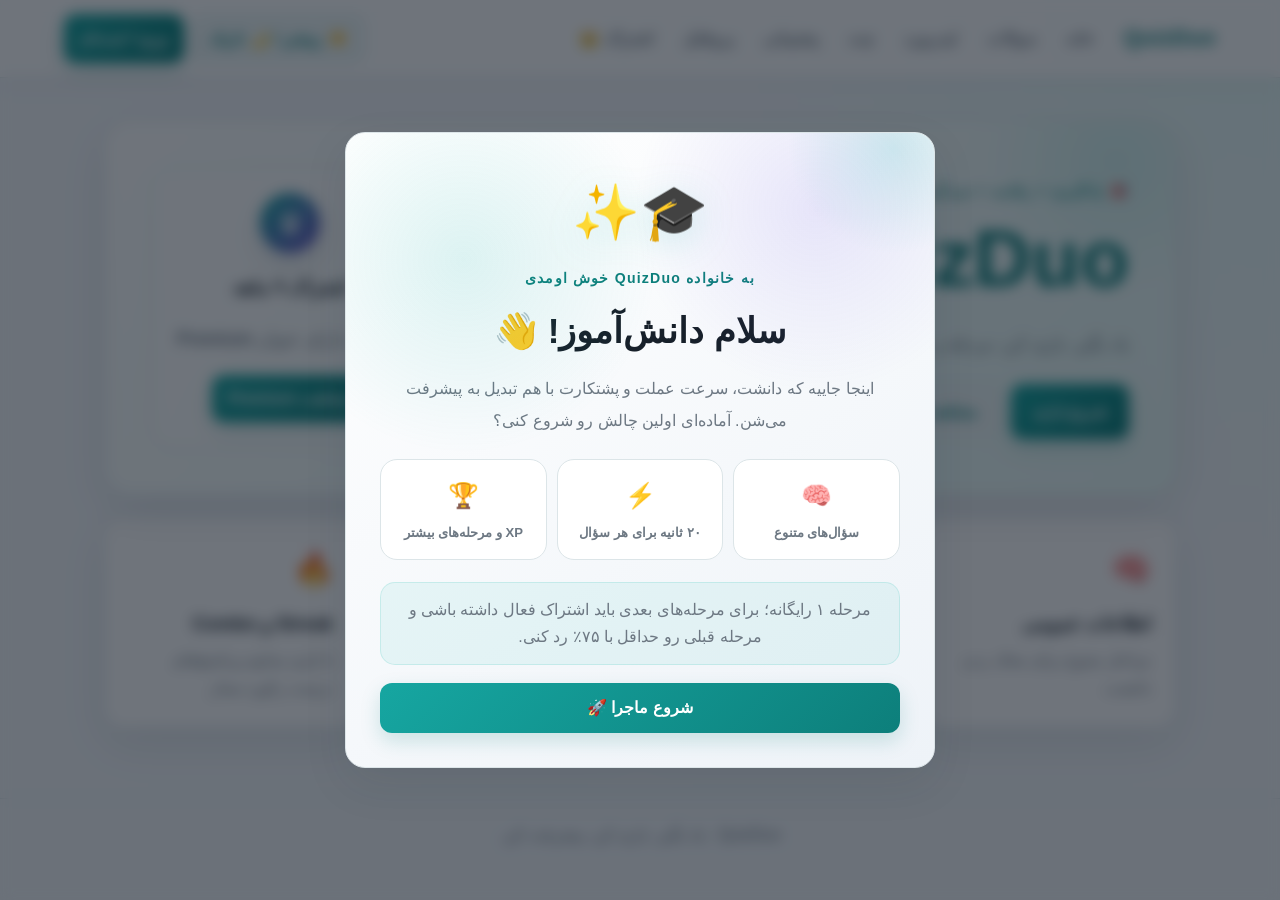
==== commit e902898e: "Update index.html" ====
--- a/index.html
+++ b/index.html
@@ -25,22 +25,19 @@
      class="welcome-card panel"
      role="dialog"
      aria-modal="true"
-     aria-label="پیام خوش آمدگویی"
+     aria-label="پیام تبریک QuizDuo"
    >
-     <div class="welcome-icon">🎓✨</div>
-     <span class="eyebrow">شروع یک مسیر تازه</span>
-     <h2>سلام <span id="welcomeUserName">دانش‌آموز</span>! 👋</h2>
-     <p>
-       به QuizDuo خوش اومدی! اینجا قراره هم دانشت رو محک بزنی، هم سرعت عملت رو، و هم قدم‌به‌قدم مرحله‌های جدید رو باز کنی.
-     </p>
-     <div class="welcome-points">
-       <div><b>🧠</b><span>سؤال‌های متنوع</span></div>
-       <div><b>⚡</b><span>چالش ۲۰ ثانیه‌ای</span></div>
-       <div><b>🏆</b><span>XP و پیشرفت</span></div>
+     <div id="celebrationConfetti" class="celebration-confetti" aria-hidden="true"></div>
+     <div id="welcomeIcon" class="welcome-icon">🎓✨</div>
+     <span id="welcomeKicker" class="eyebrow">شروع یک مسیر تازه</span>
+     <h2 id="welcomeTitle">سلام <span id="welcomeUserName">دانش‌آموز</span>! 👋</h2>
+     <p id="welcomeText">به QuizDuo خوش اومدی!</p>
+     <div id="welcomePoints" class="welcome-points">
+       <div><b id="welcomePoint1Icon">🧠</b><span id="welcomePoint1Text">سؤال‌های متنوع</span></div>
+       <div><b id="welcomePoint2Icon">⚡</b><span id="welcomePoint2Text">چالش ۲۰ ثانیه‌ای</span></div>
+       <div><b id="welcomePoint3Icon">🏆</b><span id="welcomePoint3Text">XP و پیشرفت</span></div>
      </div>
-     <div class="welcome-note">
-       برای باز شدن هر مرحله بعدی، مرحله قبلی را با حداقل <b>۷۵٪</b> رد کن.
-     </div>
+     <div id="welcomeNote" class="welcome-note">برای باز شدن هر مرحله بعدی، مرحله قبلی را با حداقل <b>۷۵٪</b> رد کن.</div>
      <button
        id="welcomeClose"
        class="primary full welcome-button"
@@ -49,4 +46,75 @@
        بزن بریم! 🚀
      </button>
    </div>
- </div>  <section id="leaderboard" class="page">   <div class="section-heading"><div><span class="eyebrow">🏆 رقابت</span><h2>لیدربورد</h2></div></div>   <div class="panel table-panel">     <table>       <thead><tr><th>رتبه</th><th>بازیکن</th><th>XP</th><th>مرحله</th></tr></thead>       <tbody id="leaderBody"></tbody>     </table>   </div>   <p class="muted">لیدربورد بین حساب‌های ثبت‌شده QuizDuo به‌صورت مشترک نمایش داده می‌شود.</p> </section>  <section id="profile" class="page">   <div class="section-heading">     <div><span class="eyebrow">👤 حساب کاربری</span><h2>پنل کاربری</h2></div>     <span id="dashboardAccessBadge" class="dashboard-badge free">🔒 فقط ۱ مرحله رایگان</span>   </div>    <div class="user-dashboard-layout">     <aside class="panel user-dashboard-sidebar">       <div class="dashboard-avatar">👤</div>       <h3 id="dashboardName">بازیکن مهمان</h3>       <p id="dashboardSubscription">رایگان — ۱ مرحله</p>       <div class="dashboard-menu">         <button class="active" data-dashboard-target="overview">📊 نمای کلی</button>         <button data-page="quiz">🎮 ادامه بازی</button>         <button data-page="subscription">👑 اشتراک</button>         <button data-page="support">🎫 پشتیبانی</button>         <button data-page="leaderboard">🏆 لیدربورد</button>       </div>     </aside>      <div class="user-dashboard-main">       <div class="grid dashboard-stat-grid">         <div class="panel dashboard-stat"><span>⭐ XP</span><strong id="dashboardXP">0</strong></div>         <div class="panel dashboard-stat"><span>❤️ قلب</span><strong id="dashboardHearts">0</strong></div>         <div class="panel dashboard-stat"><span>🔥 Streak</span><strong id="dashboardStreak">0</strong><small>روز</small></div>         <div class="panel dashboard-stat"><span>🎫 پشتیبانی</span><strong id="dashboardNoticeCount">بدون پاسخ جدید</strong></div>       </div>        <div class="grid dashboard-progress-grid">         <div class="panel dashboard-progress-card">           <div class="section-heading"><h3>🧠 اطلاعات عمومی</h3><span>مرحله <b id="dashboardGeneralStage">0</b></span></div>           <p>مرحله ۱ رایگان است؛ از مرحله ۲ به بعد اشتراک فعال و حداقل ۷۵٪ در مرحله قبلی لازم است.</p>           <button class="secondary full" data-page="quiz">مشاهده مراحل</button>         </div>         <div class="panel dashboard-progress-card">           <div class="section-heading"><h3>🎮 تفریحی</h3><span>مرحله <b id="dashboardFunStage">0</b></span></div>           <p>پیشرفت بازی تفریحی خودت را از همین پنل دنبال کن.</p>           <button class="secondary full" data-page="quiz">ادامه بازی</button>         </div>       </div>        <div class="panel dashboard-subscription-card">         <div>           <span class="eyebrow">وضعیت اشتراک</span>           <h3 id="dashboardSubscriptionTitle">اشتراک و دسترسی مراحل</h3>           <p id="dashboardSubscriptionText">مرحله ۱ رایگان است؛ برای هر مرحله بعدی، ۷۵٪ مرحله قبلی + اشتراک فعال لازم است.</p>         </div>         <button class="primary" data-page="subscription">مدیریت اشتراک</button>       </div>        <div class="panel profile-card hidden" aria-hidden="true">         <h3 id="profileName">بازیکن مهمان</h3>         <p>XP: <b id="profileScore">0</b></p>         <p>Streak: <b id="profileStreak">0</b> روز</p>         <p>مرحله: <b id="profileStage">0</b></p>         <p>وضعیت: <b id="subscriptionStatus">رایگان</b></p>       </div>     </div>   </div> </section>  <section id="subscription" class="page">   <div class="subscription-hero compact">     <div>       <span class="eyebrow">👑 اشتراک QuizDuo</span>       <h2>پلن مناسب خودت را انتخاب کن</h2>       <p>فقط پلن ۹ ماهه دارای عنوان <b>Premium</b> است.</p>     </div>     <div class="premium-crown large">♛</div>   </div>    <div class="subscription-grid">     <article class="subscription-card">       <div class="plan-icon">1M</div>       <h3>ماهانه</h3>       <p>اشتراکی پایه</p>       <div class="price">۱۰۰٬۰۰۰ <small>تومان</small></div>       <button class="secondary select-plan" data-plan="monthly">انتخاب</button>     </article>      <article class="subscription-card">       <div class="plan-icon">3M</div>       <h3>سه‌ماهه</h3>       <p>برای بازی مداوم‌تر</p>       <div class="price">۲۷۰٬۰۰۰ <small>تومان</small></div>       <button class="secondary select-plan" data-plan="quarterly">انتخاب</button>     </article>      <article class="subscription-card">       <div class="plan-icon">6M</div>       <h3>شش‌ماهه</h3>       <p>۱ ماه هدیه</p>       <div class="price">۴۸۰٬۰۰۰ <small>تومان</small></div>       <button class="secondary select-plan" data-plan="sixMonth">انتخاب</button>     </article>      <article class="subscription-card premium-plan">       <span class="popular-badge">PREMIUM</span>       <div class="plan-icon">9M</div>       <h3>نه‌ماهه 👑</h3>       <p>۲ ماه هدیه + امکانات Premium</p>       <div class="price">۶۶۰٬۰۰۰ <small>تومان</small></div>       <button class="primary select-plan" data-plan="nineMonth">انتخاب Premium</button>     </article>   </div>    <div class="premium-benefits panel">     <h3>مزایای Premium</h3>     <div class="benefit-grid">       <div>❤️ قلب بیشتر</div><div>👑 نشان Premium</div><div>📊 آمار پیشرفته</div>       <div>🎯 چالش‌های ویژه</div><div>🎁 هدیه‌های دوره‌ای</div><div>🔓 امکانات ویژه</div>     </div>   </div>    <div class="referral-panel panel">     <h3>🎁 معرفی دوستان</h3>     <p>با معرفی کاربران جدید، ماه هدیه بگیر.</p>     <div class="referral-grid">       <div><b>۵ نفر</b><span>۱ ماه هدیه</span></div>       <div><b>۱۰ نفر</b><span>۲ ماه هدیه</span></div>       <div><b>۲۰ نفر</b><span>۴ ماه هدیه</span></div>     </div>   </div>    <div id="paymentPanel" class="payment-panel panel hidden">     <div class="section-heading">       <div><span class="eyebrow">پرداخت</span><h3 id="selectedPlanTitle">انتخاب پلن</h3></div>       <button id="closePayment" class="dark-action">بستن</button>     </div>      <div class="payment-info">       <p>مبلغ پلن: <b id="selectedAmount">۰ تومان</b></p>       <p class="account-box">شماره حساب: <b id="accountNumber"></b></p>       <p class="payment-security">پس از پرداخت، تصویر فیش را در بخش زیر بارگذاری کنید.</p>     </div>      <div class="discount-row">       <input id="discountCode" placeholder="کد تخفیف">       <button id="applyDiscount" class="secondary">اعمال کد</button>     </div>     <p id="discountMessage" class="message"></p>      <div class="final-price">مبلغ نهایی: <strong id="finalPrice">۰ تومان</strong></div>      <div class="receipt-upload">       <label for="paymentFile" class="upload-label">📷 آپلود تصویر فیش پرداخت</label>       <input id="paymentFile" type="file" accept="image/\*">       <p id="fileName">فایلی انتخاب نشده است</p>       <small>حداکثر حجم تصویر: ۵ مگابایت</small>     </div>      <p class="payment-note">فیش پس از ارسال برای بررسی به سامانه مدیریت QuizDuo فرستاده می‌شود.</p>     <button id="submitPayment" class="primary full">ارسال فیش برای بررسی</button>     <p id="paymentMessage" class="message"></p>   </div> </section>  <section id="chat" class="page">   <h2>💬 چت</h2>   <div class="panel chat">     <div id="messages"></div>     <div class="row"><input id="chatInput" placeholder="پیام..."><button id="sendChat" class="primary">ارسال</button></div>   </div> </section>  <section id="support" class="page">   <h2>🎫 پشتیبانی</h2>   <div class="panel narrow">     <input id="supportSubject" placeholder="موضوع">     <textarea id="supportText" placeholder="پیام"></textarea>     <button id="supportSend" class="primary full">ارسال</button>     <p id="supportMsg" class="message"></p>   </div> </section> </main>  <footer>QuizDuo · یاد بگیر، بازی کن، پیشرفت کن.</footer> <script type="module" src="js/core/app.js"></script> </body> </html>  
+ </div>  <section id="leaderboard" class="page">
+  <div class="section-heading">
+    <div>
+      <span class="eyebrow">🏆 رقابت</span>
+      <h2>لیدربورد QuizDuo</h2>
+      <p id="leaderboardPeriodSubtitle" class="muted">سه بازیکن برتر هر معیار در این بازه زمانی</p>
+    </div>
+  </div>
+
+  <div class="leaderboard-period-switcher" role="tablist" aria-label="بازه لیدربورد">
+    <button type="button" data-leader-period="week" class="active">📅 هفته</button>
+    <button type="button" data-leader-period="month">🗓️ ماه</button>
+    <button type="button" data-leader-period="year">🎯 سال</button>
+  </div>
+
+  <div class="leaderboard-current-period panel">
+    <span class="eyebrow">بازه انتخاب‌شده</span>
+    <h3 id="leaderboardPeriodTitle">هفته جاری</h3>
+    <span id="leaderboardUpdatedAt" class="muted">در حال بروزرسانی...</span>
+  </div>
+
+  <div class="leaderboard-grid">
+    <article class="panel leaderboard-card leaderboard-xp">
+      <div class="leaderboard-card-head">
+        <div><span class="leaderboard-card-icon">⭐</span><h3>برترین‌های XP</h3><p>بیشترین امتیاز تجربه</p></div>
+      </div>
+      <div id="leaderXpBody" class="leaderboard-list"></div>
+    </article>
+
+    <article class="panel leaderboard-card leaderboard-combo">
+      <div class="leaderboard-card-head">
+        <div><span class="leaderboard-card-icon">🔥</span><h3>برترین‌های Combo</h3><p>بیشترین پاسخ درست پشت سر هم</p></div>
+      </div>
+      <div id="leaderComboBody" class="leaderboard-list"></div>
+    </article>
+
+    <article class="panel leaderboard-card leaderboard-stage">
+      <div class="leaderboard-card-head">
+        <div><span class="leaderboard-card-icon">🚀</span><h3>برترین‌های مرحله</h3><p>بالاترین مرحله گذرانده‌شده</p></div>
+      </div>
+      <div id="leaderStageBody" class="leaderboard-list"></div>
+    </article>
+  </div>
+
+  <p class="muted leaderboard-footnote">هر دوره جداگانه محاسبه می‌شود و رتبه‌های اول تا سوم ظاهر ویژه دارند.</p>
+</section>  <section id="profile" class="page">   <div class="section-heading">     <div><span class="eyebrow">👤 حساب کاربری</span><h2>پنل کاربری</h2></div>     <span id="dashboardAccessBadge" class="dashboard-badge free">🔒 فقط ۱ مرحله رایگان</span>   </div>    <div class="user-dashboard-layout">     <aside class="panel user-dashboard-sidebar">       <div class="dashboard-avatar">👤</div>       <h3 id="dashboardName">بازیکن مهمان</h3>       <p id="dashboardSubscription">رایگان — ۱ مرحله</p>       <div class="dashboard-menu">
+        <button class="dashboard-nav-item active" data-dashboard-target="overview" type="button">
+          <span class="dashboard-nav-icon">📊</span>
+          <span class="dashboard-nav-copy"><b>نمای کلی</b><small>وضعیت حساب و پیشرفت</small></span>
+          <span class="dashboard-nav-arrow">←</span>
+        </button>
+        <button class="dashboard-nav-item" data-page="quiz" type="button">
+          <span class="dashboard-nav-icon">🎮</span>
+          <span class="dashboard-nav-copy"><b>ادامه بازی</b><small>ادامه مرحله‌ها</small></span>
+          <span class="dashboard-nav-arrow">←</span>
+        </button>
+        <button class="dashboard-nav-item" data-page="subscription" type="button">
+          <span class="dashboard-nav-icon">👑</span>
+          <span class="dashboard-nav-copy"><b>اشتراک</b><small>مدیریت دسترسی</small></span>
+          <span class="dashboard-nav-arrow">←</span>
+        </button>
+        <button class="dashboard-nav-item" data-page="support" type="button">
+          <span class="dashboard-nav-icon">🎫</span>
+          <span class="dashboard-nav-copy"><b>پشتیبانی</b><small>گفت‌وگوی من</small></span>
+          <span class="dashboard-nav-arrow">←</span>
+        </button>
+        <button class="dashboard-nav-item" data-page="leaderboard" type="button">
+          <span class="dashboard-nav-icon">🏆</span>
+          <span class="dashboard-nav-copy"><b>لیدربورد</b><small>رقابت با دیگران</small></span>
+          <span class="dashboard-nav-arrow">←</span>
+        </button>
+      </div>     </aside>      <div class="user-dashboard-main">       <div class="grid dashboard-stat-grid">         <div class="panel dashboard-stat"><span>⭐ XP</span><strong id="dashboardXP">0</strong></div>         <div class="panel dashboard-stat"><span>❤️ قلب</span><strong id="dashboardHearts">0</strong></div>         <div class="panel dashboard-stat"><span>🔥 Streak</span><strong id="dashboardStreak">0</strong><small>روز</small></div>         <div class="panel dashboard-stat"><span>🎫 پشتیبانی</span><strong id="dashboardNoticeCount">بدون پاسخ جدید</strong></div>       </div>        <div class="grid dashboard-progress-grid">         <div class="panel dashboard-progress-card">           <div class="section-heading"><h3>🧠 اطلاعات عمومی</h3><span>مرحله <b id="dashboardGeneralStage">0</b></span></div>           <p>مرحله ۱ رایگان است؛ از مرحله ۲ به بعد اشتراک فعال و حداقل ۷۵٪ در مرحله قبلی لازم است.</p>           <button class="secondary full" data-page="quiz">مشاهده مراحل</button>         </div>         <div class="panel dashboard-progress-card">           <div class="section-heading"><h3>🎮 تفریحی</h3><span>مرحله <b id="dashboardFunStage">0</b></span></div>           <p>پیشرفت بازی تفریحی خودت را از همین پنل دنبال کن.</p>           <button class="secondary full" data-page="quiz">ادامه بازی</button>         </div>       </div>        <div class="panel dashboard-subscription-card">         <div>           <span class="eyebrow">وضعیت اشتراک</span>           <h3 id="dashboardSubscriptionTitle">اشتراک و دسترسی مراحل</h3>           <p id="dashboardSubscriptionText">مرحله ۱ رایگان است؛ برای هر مرحله بعدی، ۷۵٪ مرحله قبلی + اشتراک فعال لازم است.</p>         </div>         <button class="primary" data-page="subscription">مدیریت اشتراک</button>       </div>        <div class="panel profile-card hidden" aria-hidden="true">         <h3 id="profileName">بازیکن مهمان</h3>         <p>XP: <b id="profileScore">0</b></p>         <p>Streak: <b id="profileStreak">0</b> روز</p>         <p>مرحله: <b id="profileStage">0</b></p>         <p>وضعیت: <b id="subscriptionStatus">رایگان</b></p>       </div>     </div>   </div> </section>  <section id="subscription" class="page">   <div class="subscription-hero compact">     <div>       <span class="eyebrow">👑 اشتراک QuizDuo</span>       <h2>پلن مناسب خودت را انتخاب کن</h2>       <p>فقط پلن ۹ ماهه دارای عنوان <b>Premium</b> است.</p>     </div>     <div class="premium-crown large">♛</div>   </div>    <div class="subscription-grid">     <article class="subscription-card">       <div class="plan-icon">1M</div>       <h3>ماهانه</h3>       <p>اشتراکی پایه</p>       <div class="price">۱۰۰٬۰۰۰ <small>تومان</small></div>       <button class="secondary select-plan" data-plan="monthly">انتخاب</button>     </article>      <article class="subscription-card">       <div class="plan-icon">3M</div>       <h3>سه‌ماهه</h3>       <p>برای بازی مداوم‌تر</p>       <div class="price">۲۷۰٬۰۰۰ <small>تومان</small></div>       <button class="secondary select-plan" data-plan="quarterly">انتخاب</button>     </article>      <article class="subscription-card">       <div class="plan-icon">6M</div>       <h3>شش‌ماهه</h3>       <p>۱ ماه هدیه</p>       <div class="price">۴۸۰٬۰۰۰ <small>تومان</small></div>       <button class="secondary select-plan" data-plan="sixMonth">انتخاب</button>     </article>      <article class="subscription-card premium-plan">       <span class="popular-badge">PREMIUM</span>       <div class="plan-icon">9M</div>       <h3>نه‌ماهه 👑</h3>       <p>۲ ماه هدیه + امکانات Premium</p>       <div class="price">۶۶۰٬۰۰۰ <small>تومان</small></div>       <button class="primary select-plan" data-plan="nineMonth">انتخاب Premium</button>     </article>   </div>    <div class="premium-benefits panel">     <h3>مزایای Premium</h3>     <div class="benefit-grid">       <div>❤️ قلب بیشتر</div><div>👑 نشان Premium</div><div>📊 آمار پیشرفته</div>       <div>🎯 چالش‌های ویژه</div><div>🎁 هدیه‌های دوره‌ای</div><div>🔓 امکانات ویژه</div>     </div>   </div>    <div class="referral-panel panel">     <h3>🎁 معرفی دوستان</h3>     <p>با معرفی کاربران جدید، ماه هدیه بگیر.</p>     <div class="referral-grid">       <div><b>۵ نفر</b><span>۱ ماه هدیه</span></div>       <div><b>۱۰ نفر</b><span>۲ ماه هدیه</span></div>       <div><b>۲۰ نفر</b><span>۴ ماه هدیه</span></div>     </div>   </div>    <div id="paymentPanel" class="payment-panel panel hidden">     <div class="section-heading">       <div><span class="eyebrow">پرداخت</span><h3 id="selectedPlanTitle">انتخاب پلن</h3></div>       <button id="closePayment" class="dark-action">بستن</button>     </div>      <div class="payment-info">       <p>مبلغ پلن: <b id="selectedAmount">۰ تومان</b></p>       <p class="account-box">شماره حساب: <b id="accountNumber"></b></p>       <p class="payment-security">پس از پرداخت، تصویر فیش را در بخش زیر بارگذاری کنید.</p>     </div>      <div class="discount-row">       <input id="discountCode" placeholder="کد تخفیف">       <button id="applyDiscount" class="secondary">اعمال کد</button>     </div>     <p id="discountMessage" class="message"></p>      <div class="final-price">مبلغ نهایی: <strong id="finalPrice">۰ تومان</strong></div>      <div class="receipt-upload">       <label for="paymentFile" class="upload-label">📷 آپلود تصویر فیش پرداخت</label>       <input id="paymentFile" type="file" accept="image/\*">       <p id="fileName">فایلی انتخاب نشده است</p>       <small>حداکثر حجم تصویر: ۵ مگابایت</small>     </div>      <p class="payment-note">فیش پس از ارسال برای بررسی به سامانه مدیریت QuizDuo فرستاده می‌شود.</p>     <button id="submitPayment" class="primary full">ارسال فیش برای بررسی</button>     <p id="paymentMessage" class="message"></p>   </div> </section>  <section id="chat" class="page">   <h2>💬 چت</h2>   <div class="panel chat">     <div id="messages"></div>     <div class="row"><input id="chatInput" placeholder="پیام..."><button id="sendChat" class="primary">ارسال</button></div>   </div> </section>  <section id="support" class="page">   <h2>🎫 پشتیبانی</h2>   <div class="panel narrow">     <input id="supportSubject" placeholder="موضوع">     <textarea id="supportText" placeholder="پیام"></textarea>     <button id="supportSend" class="primary full">ارسال</button>     <p id="supportMsg" class="message"></p>   </div> </section> </main>  <footer>QuizDuo · یاد بگیر، بازی کن، پیشرفت کن.</footer> <script type="module" src="js/core/app.js"></script> </body> </html>  
--- a/css/style.css
+++ b/css/style.css
@@ -63,3 +63,90 @@
 .quiz-feedback .success,.quiz-feedback .result-good{background:rgba(34,166,125,.1);color:#168260}
 .quiz-feedback .error,.quiz-feedback .result-bad{background:rgba(223,107,107,.1);color:#b23d3d}
 @media(max-width:650px){.answers{grid-template-columns:1fr}.quiz-box{padding:20px}}
+
+/* ===== Centered Quiz Modal ===== */
+body.modal-open{overflow:hidden}
+.quiz-modal{position:fixed;inset:0;z-index:2000;display:grid;place-items:center;padding:22px}
+.quiz-modal.hidden{display:none}
+.quiz-modal-backdrop{position:absolute;inset:0;background:rgba(8,15,28,.66);backdrop-filter:blur(8px)}
+.quiz-modal-card{position:relative;z-index:1;width:min(860px,96vw);max-height:91vh;overflow:auto;margin:0!important;padding:0!important;border-radius:28px;background:var(--card);box-shadow:0 30px 90px rgba(0,0,0,.28)}
+.quiz-modal-card .quiz-box{margin:0;padding:28px}
+.quiz-modal-head{display:flex;align-items:center;gap:12px}
+.quiz-modal-head .quiz-topline{flex:1}
+.quiz-close-btn{width:42px;height:42px;border-radius:50%;background:var(--soft);color:var(--text);font-size:1.6rem;line-height:1;font-weight:800;display:grid;place-items:center;flex:0 0 auto}
+.quiz-close-btn:hover{background:#e9eef5}
+.stage-lock-reason{display:block;margin-top:8px;color:var(--muted);font-size:.78rem;line-height:1.8}
+.empty-question{text-align:center}
+.empty-question p{margin-bottom:16px}
+
+/* ===== First Login Welcome ===== */
+.welcome-modal{position:fixed;inset:0;z-index:2100;display:grid;place-items:center;padding:22px}
+.welcome-modal.hidden{display:none}
+.welcome-backdrop{position:absolute;inset:0;background:rgba(7,16,29,.58);backdrop-filter:blur(7px)}
+.welcome-card{position:relative;z-index:1;width:min(590px,94vw);padding:34px;text-align:center;background:linear-gradient(145deg,var(--card),var(--soft));overflow:hidden}
+.welcome-card::before{content:"";position:absolute;width:220px;height:220px;top:-95px;right:-70px;border-radius:50%;background:radial-gradient(circle,rgba(32,184,173,.18),transparent 68%);pointer-events:none}
+.welcome-card h2{margin:10px 0 12px;font-size:clamp(1.6rem,4vw,2.2rem)}
+.welcome-card h2 span{background:linear-gradient(135deg,var(--teal),var(--purple));-webkit-background-clip:text;background-clip:text;color:transparent}
+.welcome-card>p{margin:0 auto;color:var(--muted);line-height:2;max-width:500px}
+.welcome-icon{font-size:3.4rem;margin-bottom:4px}
+.welcome-points{display:grid;grid-template-columns:repeat(3,1fr);gap:10px;margin:22px 0}
+.welcome-points div{padding:15px 8px;border-radius:17px;background:var(--card);border:1px solid var(--border)}
+.welcome-points b,.welcome-points span{display:block}
+.welcome-points b{font-size:1.55rem;margin-bottom:5px}
+.welcome-points span{font-size:.82rem;color:var(--muted);font-weight:800}
+.welcome-note{padding:13px 15px;border-radius:15px;background:rgba(32,184,173,.08);border:1px solid rgba(32,184,173,.16);color:var(--muted);margin-bottom:18px}
+.welcome-button{min-height:50px;font-size:1rem}
+@media(max-width:700px){.quiz-modal{padding:10px}.quiz-modal-card{width:100%;max-height:94vh;border-radius:22px}.quiz-modal-card .quiz-box{padding:20px}.welcome-card{padding:24px}.welcome-points{grid-template-columns:1fr}.welcome-card h2{font-size:1.55rem}}
+
+
+/* ===== Enhanced Profile Dashboard ===== */
+.user-dashboard-layout{display:grid;grid-template-columns:300px 1fr;gap:20px;align-items:start}
+.user-dashboard-sidebar{position:sticky;top:95px;padding:24px;background:linear-gradient(155deg,var(--card),var(--soft))}
+.dashboard-avatar{width:72px;height:72px;border-radius:22px;display:grid;place-items:center;margin-bottom:12px;font-size:2rem;background:linear-gradient(135deg,var(--teal),var(--purple));color:#fff;box-shadow:0 15px 35px rgba(115,87,232,.2)}
+.user-dashboard-sidebar h3{margin:4px 0 3px;font-size:1.2rem}
+.user-dashboard-sidebar>p{margin:0 0 18px;color:var(--muted);font-size:.85rem}
+.dashboard-menu{display:grid;gap:9px;margin-top:10px}
+.dashboard-nav-item{position:relative;display:grid;grid-template-columns:42px 1fr 18px;align-items:center;gap:10px;width:100%;min-height:66px;padding:10px 11px;border:1px solid var(--border);border-radius:17px;background:rgba(255,255,255,.58);color:var(--text);text-align:right;transition:transform .2s,box-shadow .2s,border-color .2s,background .2s}
+.dashboard-nav-item:hover{transform:translateX(-3px);border-color:#9ad8d5;box-shadow:0 12px 25px rgba(30,40,60,.08);background:var(--card)}
+.dashboard-nav-item.active{background:linear-gradient(135deg,rgba(32,184,173,.13),rgba(115,87,232,.12));border-color:rgba(32,184,173,.42);box-shadow:0 12px 28px rgba(32,184,173,.1)}
+.dashboard-nav-icon{width:42px;height:42px;display:grid;place-items:center;border-radius:14px;background:var(--soft);font-size:1.25rem}
+.dashboard-nav-item.active .dashboard-nav-icon{background:linear-gradient(135deg,var(--teal),var(--purple));color:#fff}
+.dashboard-nav-copy{display:flex;flex-direction:column;gap:1px;min-width:0}
+.dashboard-nav-copy b{font-size:.91rem}
+.dashboard-nav-copy small{font-size:.7rem;color:var(--muted);white-space:nowrap;overflow:hidden;text-overflow:ellipsis}
+.dashboard-nav-arrow{color:var(--muted);font-size:1rem;font-weight:900;transition:transform .2s,color .2s}
+.dashboard-nav-item:hover .dashboard-nav-arrow{transform:translateX(-3px);color:var(--primary2)}
+.user-dashboard-main{min-width:0}
+.dashboard-stat-grid{grid-template-columns:repeat(4,minmax(0,1fr));gap:13px}
+.dashboard-stat{position:relative;overflow:hidden;padding:18px;min-height:112px;background:linear-gradient(145deg,var(--card),var(--soft))}
+.dashboard-stat::after{content:"";position:absolute;width:70px;height:70px;left:-28px;bottom:-30px;border-radius:50%;background:radial-gradient(circle,rgba(32,184,173,.16),transparent 68%);pointer-events:none}
+.dashboard-stat span{display:block;color:var(--muted);font-size:.78rem;font-weight:800}
+.dashboard-stat strong{display:block;margin-top:4px;font-size:1.7rem}
+.dashboard-stat small{color:var(--muted)}
+.dashboard-progress-grid{grid-template-columns:1fr 1fr;gap:16px;margin-top:16px}
+.dashboard-progress-card{padding:20px;background:linear-gradient(145deg,var(--card),var(--soft))}
+.dashboard-progress-card .section-heading{margin-bottom:10px}
+.dashboard-progress-card .section-heading span{font-size:.83rem;color:var(--muted)}
+.dashboard-progress-card p{min-height:54px;color:var(--muted);font-size:.85rem;line-height:1.9}
+.dashboard-progress-card .secondary{margin-top:5px;min-height:46px}
+.dashboard-subscription-card{margin-top:16px;display:flex;justify-content:space-between;align-items:center;gap:20px;padding:20px 22px;background:linear-gradient(135deg,rgba(32,184,173,.08),rgba(115,87,232,.08),var(--card))}
+.dashboard-subscription-card p{margin:5px 0 0;color:var(--muted);font-size:.84rem}
+.dashboard-subscription-card .primary{white-space:nowrap}
+
+/* ===== Lightweight Celebration Effects ===== */
+.welcome-card{animation:welcomePop .48s cubic-bezier(.17,.89,.32,1.28)}
+@keyframes welcomePop{0%{opacity:0;transform:translateY(20px) scale(.92)}100%{opacity:1;transform:translateY(0) scale(1)}}
+.welcome-card::after{content:"";position:absolute;inset:0;border-radius:inherit;pointer-events:none;background:radial-gradient(circle at 20% 20%,rgba(32,184,173,.14),transparent 28%),radial-gradient(circle at 80% 12%,rgba(115,87,232,.13),transparent 25%)}
+.celebration-confetti{position:absolute;inset:0;overflow:hidden;pointer-events:none;z-index:4}
+.confetti-piece{position:absolute;top:-18px;left:var(--x);width:9px;height:16px;border-radius:2px;opacity:0;animation:confettiFall var(--duration) linear var(--delay) forwards;transform:rotate(0deg)}
+.confetti-0{background:#20b8ad}.confetti-1{background:#7357e8}.confetti-2{background:#f3b63f}.confetti-3{background:#ef6b73}.confetti-4{background:#4c9df5}.confetti-5{background:#ff7ab6}
+@keyframes confettiFall{0%{opacity:0;transform:translate3d(0,0,0) rotate(0deg)}10%{opacity:1}100%{opacity:0;transform:translate3d(var(--drift),110vh,0) rotate(var(--spin))}}
+.welcome-icon{position:relative;z-index:5;filter:drop-shadow(0 8px 18px rgba(32,184,173,.18));animation:welcomeFloat 2.7s ease-in-out infinite}
+@keyframes welcomeFloat{50%{transform:translateY(-6px) rotate(-2deg)}}
+.welcome-card .welcome-points{position:relative;z-index:5}
+.welcome-card .welcome-points div{transition:transform .2s,box-shadow .2s}
+.welcome-card .welcome-points div:hover{transform:translateY(-3px);box-shadow:0 12px 24px rgba(30,40,60,.08)}
+.welcome-card #welcomeNote,.welcome-card #welcomeClose{position:relative;z-index:5}
+
+@media(max-width:900px){.user-dashboard-layout{grid-template-columns:1fr}.user-dashboard-sidebar{position:static}.dashboard-menu{grid-template-columns:1fr 1fr}.dashboard-stat-grid{grid-template-columns:repeat(2,minmax(0,1fr))}}
+@media(max-width:620px){.dashboard-menu,.dashboard-progress-grid,.dashboard-stat-grid{grid-template-columns:1fr}.dashboard-subscription-card{align-items:flex-start;flex-direction:column}.dashboard-subscription-card .primary{width:100%}.dashboard-nav-item{min-height:62px}}
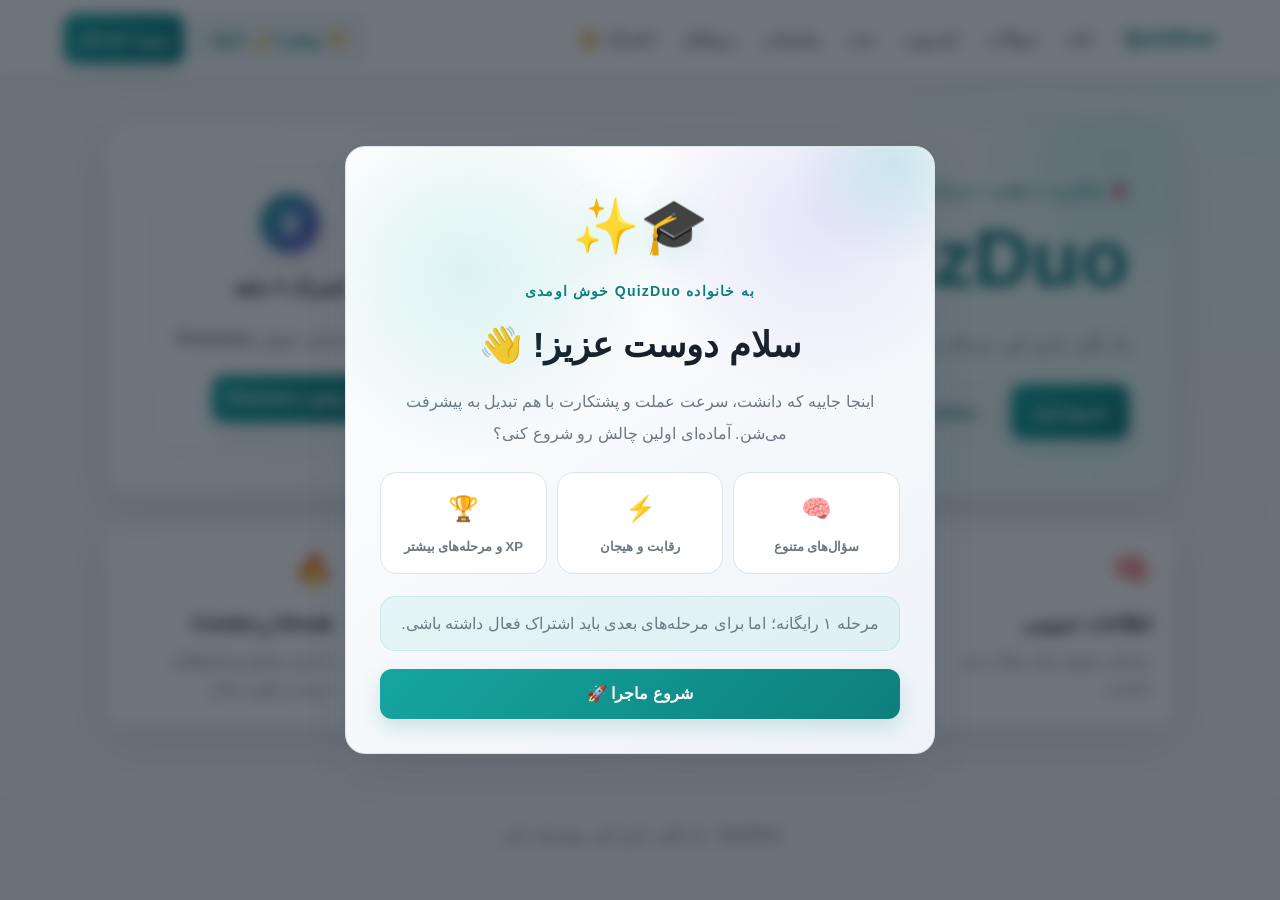
==== commit 951e9834: "Update index.html" ====
--- a/index.html
+++ b/index.html
@@ -1,4 +1,4 @@
- <!doctype html> <html lang="fa" dir="rtl"> <head> <meta charset="utf-8"> <meta name="viewport" content="width=device-width,initial-scale=1"> <title>QuizDuo</title> <link rel="stylesheet" href="css/style.css"> </head> <body> <header class="site-header">   <a class="brand" href="#" data-page="home">QuizDuo</a>   <nav class="main-nav">     <button data-page="home">خانه</button>     <button data-page="quiz">سوالات</button>     <button data-page="leaderboard">لیدربورد</button>     <button data-page="chat">چت</button>     <button data-page="support">پشتیبانی</button>     <button data-page="profile">پروفایل</button>     <button data-page="subscription">اشتراک 👑</button>   </nav>   <div class="header-actions">     <button id="themeToggle" class="secondary">☀️ روشن / 🌙 تاریک</button>     <button id="authButton" class="primary">ورود / ثبت‌نام</button>   </div> </header>  <main> <section id="home" class="page active">   <div class="hero">     <div>       <span class="eyebrow">🎯 یادگیری + رقابت + سرگرمی</span>       <h1>QuizDuo</h1>       <p>یاد بگیر، بازی کن، مرحله رد کن و امتیاز جمع کن.</p>       <div class="hero-actions">         <button class="primary big" data-page="quiz">شروع بازی</button>         <button class="secondary big" data-page="subscription">مشاهده اشتراک‌ها</button>       </div>     </div>     <div class="premium-preview">       <span class="premium-crown">♛</span>       <h3>اشتراک ۹ ماهه</h3>       <p>تنها پلن دارای عنوان <b>Premium</b></p>       <button class="primary" data-page="subscription">مشاهده Premium</button>     </div>   </div>    <div class="grid feature-grid">     <article class="feature-card"><span>🧠</span><h3>اطلاعات عمومی</h3><p>مراحل متنوع برای محک زدن دانشت.</p></article>     <article class="feature-card"><span>🎮</span><h3>تفریحی</h3><p>سوال‌های سرگرم‌کننده و متفاوت.</p></article>     <article class="feature-card"><span>🏆</span><h3>رقابت</h3><p>XP جمع کن و در لیدربورد بالا برو.</p></article>     <article class="feature-card"><span>🔥</span><h3>Streak و Combo</h3><p>با بازی مداوم و پاسخ‌های درست رکورد بساز.</p></article>   </div> </section>  <section id="auth" class="page">   <div class="panel narrow auth-panel">     <h2 id="authTitle">ورود</h2>     <input id="authName" placeholder="نام کاربری" autocomplete="username">     <div id="phoneField" class="hidden">       <input id="authPhone" type="tel" inputmode="numeric" placeholder="شماره تماس (مثلاً 09123456789)" autocomplete="tel">     </div>     <input id="authPassword" type="password" placeholder="رمز عبور" autocomplete="current-password">     <button id="authSubmit" class="primary full">ورود</button>     <button id="toggleAuth" class="secondary full">ساخت حساب جدید</button>     <button id="authBack" class="dark-action full">بازگشت</button>     <p id="authMsg" class="message"></p>   </div> </section>  <section id="quiz" class="page">   <div class="section-heading">     <div><span class="eyebrow">مرحله‌ها</span><h2>سوالات</h2></div>     <div id="quizStats" class="stats-pill"></div>   </div>   <div class="tabs">     <button class="active" data-category-tab="general">اطلاعات عمومی</button>     <button data-category-tab="fun">تفریحی</button>   </div>   <div id="stages" class="grid stage-grid"></div> </section>
+ <!doctype html> <html lang="fa" dir="rtl"> <head> <meta charset="utf-8"> <meta name="viewport" content="width=device-width, initial-scale=1, viewport-fit=cover"> <title>QuizDuo</title> <link rel="stylesheet" href="css/style.css"> </head> <body> <header class="site-header">   <a class="brand" href="#" data-page="home">QuizDuo</a>   <nav class="main-nav">     <button data-page="home">خانه</button>     <button data-page="quiz">سوالات</button>     <button data-page="leaderboard">لیدربورد</button>     <button data-page="chat">چت</button>     <button data-page="support">پشتیبانی</button>     <button data-page="profile">پروفایل</button>     <button data-page="subscription">اشتراک 👑</button>   </nav>   <div class="header-actions">     <button id="themeToggle" class="secondary">☀️ روشن / 🌙 تاریک</button>     <button id="authButton" class="primary">ورود / ثبت‌نام</button>   </div> </header>  <main> <section id="home" class="page active">   <div class="hero">     <div>       <span class="eyebrow">🎯 یادگیری + رقابت + سرگرمی</span>       <h1>QuizDuo</h1>       <p>یاد بگیر، بازی کن، مرحله رد کن و امتیاز جمع کن.</p>       <div class="hero-actions">         <button class="primary big" data-page="quiz">شروع بازی</button>         <button class="secondary big" data-page="subscription">مشاهده اشتراک‌ها</button>       </div>     </div>     <div class="premium-preview">       <span class="premium-crown">♛</span>       <h3>اشتراک ۹ ماهه</h3>       <p>تنها پلن دارای عنوان <b>Premium</b></p>       <button class="primary" data-page="subscription">مشاهده Premium</button>     </div>   </div>    <div class="grid feature-grid">     <article class="feature-card"><span>🧠</span><h3>اطلاعات عمومی</h3><p>مراحل متنوع برای محک زدن دانشت.</p></article>     <article class="feature-card"><span>🎮</span><h3>تفریحی</h3><p>سوال‌های سرگرم‌کننده و متفاوت.</p></article>     <article class="feature-card"><span>🏆</span><h3>رقابت</h3><p>XP جمع کن و در لیدربورد بالا برو.</p></article>     <article class="feature-card"><span>🔥</span><h3>Streak و Combo</h3><p>با بازی مداوم و پاسخ‌های درست رکورد بساز.</p></article>   </div> </section>  <section id="auth" class="page">   <div class="panel narrow auth-panel">     <h2 id="authTitle">ورود</h2>     <input id="authName" placeholder="نام کاربری" autocomplete="username">     <div id="phoneField" class="hidden">       <input id="authPhone" type="tel" inputmode="numeric" placeholder="شماره تماس (مثلاً 09123456789)" autocomplete="tel">     </div>     <input id="authPassword" type="password" placeholder="رمز عبور" autocomplete="current-password">     <button id="authSubmit" class="primary full">ورود</button>     <button id="toggleAuth" class="secondary full">ساخت حساب جدید</button>     <button id="authBack" class="dark-action full">بازگشت</button>     <p id="authMsg" class="message"></p>   </div> </section>  <section id="quiz" class="page">   <div class="section-heading">     <div><span class="eyebrow">مرحله‌ها</span><h2>سوالات</h2></div>     <div id="quizStats" class="stats-pill"></div>   </div>   <div class="tabs">     <button class="active" data-category-tab="general">اطلاعات عمومی</button>     <button data-category-tab="fun">تفریحی</button>   </div>   <div id="stages" class="grid stage-grid"></div> </section>
 
  <div
    id="quizModal"
--- a/css/style.css
+++ b/css/style.css
@@ -150,3 +150,31 @@
 
 @media(max-width:900px){.user-dashboard-layout{grid-template-columns:1fr}.user-dashboard-sidebar{position:static}.dashboard-menu{grid-template-columns:1fr 1fr}.dashboard-stat-grid{grid-template-columns:repeat(2,minmax(0,1fr))}}
 @media(max-width:620px){.dashboard-menu,.dashboard-progress-grid,.dashboard-stat-grid{grid-template-columns:1fr}.dashboard-subscription-card{align-items:flex-start;flex-direction:column}.dashboard-subscription-card .primary{width:100%}.dashboard-nav-item{min-height:62px}}
+
+
+/* ===== Daily login reward ===== */
+.daily-reward-toast{position:fixed;left:50%;bottom:24px;transform:translate(-50%,22px) scale(.96);z-index:2500;display:flex;align-items:center;gap:12px;min-width:min(390px,92vw);padding:14px 18px;border:1px solid rgba(32,184,173,.28);border-radius:18px;background:linear-gradient(135deg,var(--card),var(--soft));box-shadow:0 20px 55px rgba(20,40,55,.2);opacity:0;pointer-events:none;transition:.3s}
+.daily-reward-toast.show{opacity:1;transform:translate(-50%,0) scale(1)}
+.daily-reward-toast b,.daily-reward-toast small{display:block}.daily-reward-toast small{color:var(--muted);margin-top:2px}.daily-reward-icon{font-size:1.8rem}
+
+/* ===== Advanced leaderboard ===== */
+.leaderboard-period-switcher{display:flex;gap:10px;flex-wrap:wrap;margin:4px 0 16px}
+.leaderboard-period-switcher button{padding:11px 18px;border:1px solid var(--border);border-radius:14px;background:var(--card);color:var(--text);font-weight:900;transition:.2s}
+.leaderboard-period-switcher button:hover{transform:translateY(-2px);border-color:rgba(32,184,173,.5)}
+.leaderboard-period-switcher button.active{background:linear-gradient(135deg,var(--teal),var(--purple));color:#fff;border-color:transparent;box-shadow:0 10px 24px rgba(115,87,232,.18)}
+.leaderboard-current-period{display:flex;align-items:center;justify-content:space-between;gap:18px;margin-bottom:18px;padding:18px 20px;background:linear-gradient(135deg,rgba(32,184,173,.07),rgba(115,87,232,.07),var(--card))}
+.leaderboard-current-period h3{margin:2px 0 2px;font-size:1.25rem}
+.leaderboard-grid{display:grid;grid-template-columns:repeat(3,minmax(0,1fr));gap:18px}
+.leaderboard-card{padding:20px;overflow:hidden}
+.leaderboard-card-head{display:flex;align-items:flex-start;justify-content:space-between;gap:10px;padding-bottom:13px;border-bottom:1px solid var(--border)}
+.leaderboard-card-head h3{margin:0;font-size:1.05rem}.leaderboard-card-head p{margin:2px 0 0;color:var(--muted);font-size:.78rem}.leaderboard-card-icon{display:inline-grid;place-items:center;width:45px;height:45px;margin-bottom:9px;border-radius:15px;background:var(--surface2);font-size:1.4rem}
+.leaderboard-list{display:grid;gap:9px;margin-top:14px}.leader-entry{display:grid;grid-template-columns:44px 1fr auto;align-items:center;gap:10px;padding:11px 12px;border:1px solid var(--border);border-radius:16px;background:linear-gradient(145deg,var(--card),var(--soft));transition:.2s}.leader-entry:hover{transform:translateY(-2px)}
+.leader-entry-main strong,.leader-entry-main small{display:block}.leader-entry-main strong{font-size:.92rem}.leader-entry-main small{color:var(--muted);font-size:.72rem;margin-top:2px}.leader-entry-value{font-weight:1000;font-size:1.05rem}.leader-rank-medal{display:grid;place-items:center;width:38px;height:38px;border-radius:13px;background:var(--surface2);font-size:1.2rem}
+.leader-entry.rank-1{border:1px solid rgba(243,182,63,.55);background:linear-gradient(135deg,rgba(243,182,63,.18),var(--card));box-shadow:0 10px 26px rgba(243,182,63,.12)}
+.leader-entry.rank-1 .leader-rank-medal{background:linear-gradient(135deg,#f3b63f,#ffd86f);box-shadow:0 8px 18px rgba(243,182,63,.22)}
+.leader-entry.rank-2{border:1px solid rgba(150,160,175,.5);background:linear-gradient(135deg,rgba(150,160,175,.12),var(--card))}.leader-entry.rank-2 .leader-rank-medal{background:linear-gradient(135deg,#cdd4dc,#eef1f4)}
+.leader-entry.rank-3{border:1px solid rgba(190,120,70,.45);background:linear-gradient(135deg,rgba(190,120,70,.11),var(--card))}.leader-entry.rank-3 .leader-rank-medal{background:linear-gradient(135deg,#c88355,#e4ae87)}
+.leader-empty,.leader-loading{text-align:center;padding:25px 10px;color:var(--muted);font-size:.85rem}.leaderboard-footnote{margin-top:14px}
+
+@media(max-width:900px){.leaderboard-grid{grid-template-columns:1fr}.leaderboard-current-period{align-items:flex-start;flex-direction:column}}
+@media(max-width:600px){.leaderboard-period-switcher{display:grid;grid-template-columns:repeat(3,1fr)}.leaderboard-period-switcher button{padding:10px 7px}.daily-reward-toast{bottom:14px}}
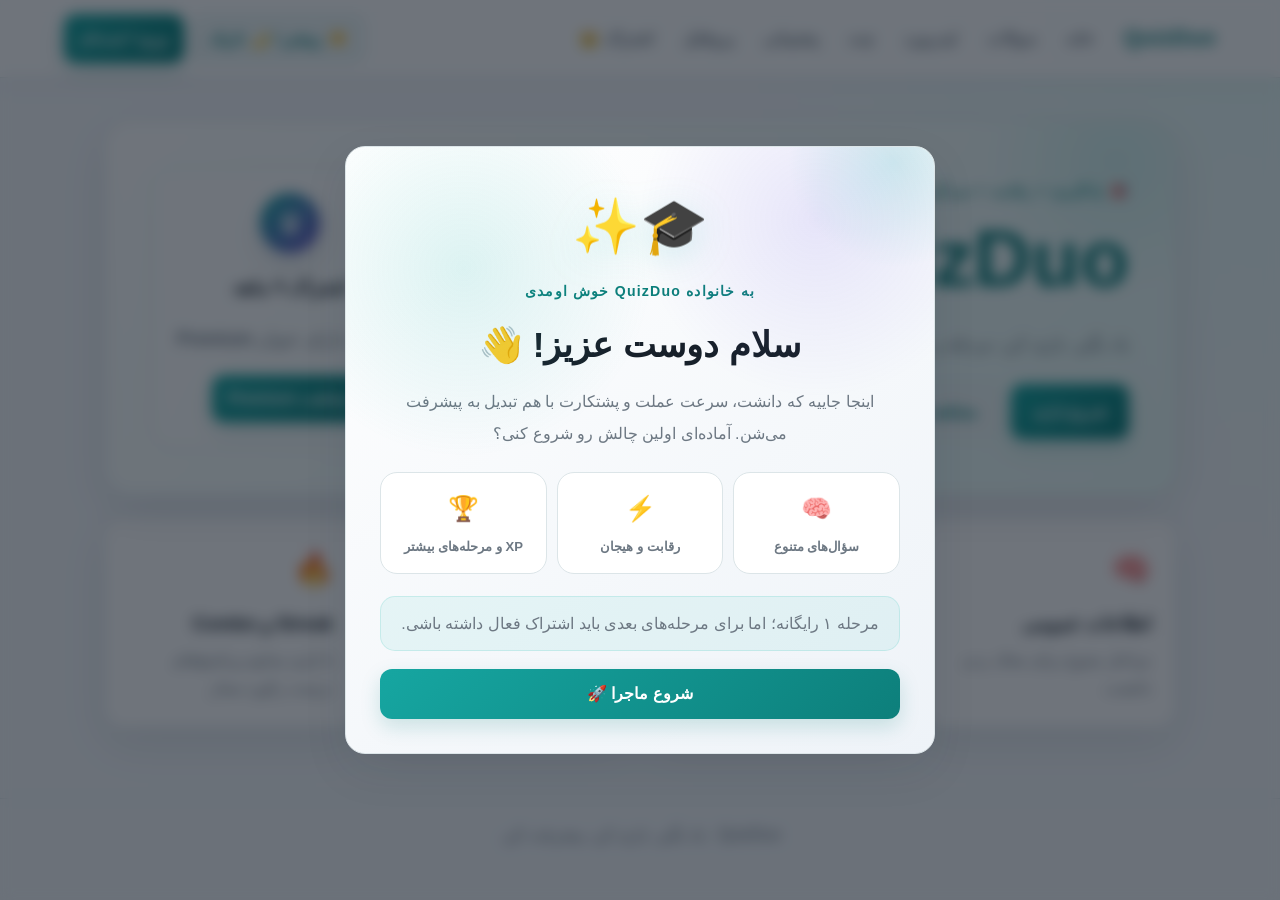
==== commit 861a3e1b: "Update index.html" ====
--- a/index.html
+++ b/index.html
@@ -117,4 +117,4 @@
           <span class="dashboard-nav-copy"><b>لیدربورد</b><small>رقابت با دیگران</small></span>
           <span class="dashboard-nav-arrow">←</span>
         </button>
-      </div>     </aside>      <div class="user-dashboard-main">       <div class="grid dashboard-stat-grid">         <div class="panel dashboard-stat"><span>⭐ XP</span><strong id="dashboardXP">0</strong></div>         <div class="panel dashboard-stat"><span>❤️ قلب</span><strong id="dashboardHearts">0</strong></div>         <div class="panel dashboard-stat"><span>🔥 Streak</span><strong id="dashboardStreak">0</strong><small>روز</small></div>         <div class="panel dashboard-stat"><span>🎫 پشتیبانی</span><strong id="dashboardNoticeCount">بدون پاسخ جدید</strong></div>       </div>        <div class="grid dashboard-progress-grid">         <div class="panel dashboard-progress-card">           <div class="section-heading"><h3>🧠 اطلاعات عمومی</h3><span>مرحله <b id="dashboardGeneralStage">0</b></span></div>           <p>مرحله ۱ رایگان است؛ از مرحله ۲ به بعد اشتراک فعال و حداقل ۷۵٪ در مرحله قبلی لازم است.</p>           <button class="secondary full" data-page="quiz">مشاهده مراحل</button>         </div>         <div class="panel dashboard-progress-card">           <div class="section-heading"><h3>🎮 تفریحی</h3><span>مرحله <b id="dashboardFunStage">0</b></span></div>           <p>پیشرفت بازی تفریحی خودت را از همین پنل دنبال کن.</p>           <button class="secondary full" data-page="quiz">ادامه بازی</button>         </div>       </div>        <div class="panel dashboard-subscription-card">         <div>           <span class="eyebrow">وضعیت اشتراک</span>           <h3 id="dashboardSubscriptionTitle">اشتراک و دسترسی مراحل</h3>           <p id="dashboardSubscriptionText">مرحله ۱ رایگان است؛ برای هر مرحله بعدی، ۷۵٪ مرحله قبلی + اشتراک فعال لازم است.</p>         </div>         <button class="primary" data-page="subscription">مدیریت اشتراک</button>       </div>        <div class="panel profile-card hidden" aria-hidden="true">         <h3 id="profileName">بازیکن مهمان</h3>         <p>XP: <b id="profileScore">0</b></p>         <p>Streak: <b id="profileStreak">0</b> روز</p>         <p>مرحله: <b id="profileStage">0</b></p>         <p>وضعیت: <b id="subscriptionStatus">رایگان</b></p>       </div>     </div>   </div> </section>  <section id="subscription" class="page">   <div class="subscription-hero compact">     <div>       <span class="eyebrow">👑 اشتراک QuizDuo</span>       <h2>پلن مناسب خودت را انتخاب کن</h2>       <p>فقط پلن ۹ ماهه دارای عنوان <b>Premium</b> است.</p>     </div>     <div class="premium-crown large">♛</div>   </div>    <div class="subscription-grid">     <article class="subscription-card">       <div class="plan-icon">1M</div>       <h3>ماهانه</h3>       <p>اشتراکی پایه</p>       <div class="price">۱۰۰٬۰۰۰ <small>تومان</small></div>       <button class="secondary select-plan" data-plan="monthly">انتخاب</button>     </article>      <article class="subscription-card">       <div class="plan-icon">3M</div>       <h3>سه‌ماهه</h3>       <p>برای بازی مداوم‌تر</p>       <div class="price">۲۷۰٬۰۰۰ <small>تومان</small></div>       <button class="secondary select-plan" data-plan="quarterly">انتخاب</button>     </article>      <article class="subscription-card">       <div class="plan-icon">6M</div>       <h3>شش‌ماهه</h3>       <p>۱ ماه هدیه</p>       <div class="price">۴۸۰٬۰۰۰ <small>تومان</small></div>       <button class="secondary select-plan" data-plan="sixMonth">انتخاب</button>     </article>      <article class="subscription-card premium-plan">       <span class="popular-badge">PREMIUM</span>       <div class="plan-icon">9M</div>       <h3>نه‌ماهه 👑</h3>       <p>۲ ماه هدیه + امکانات Premium</p>       <div class="price">۶۶۰٬۰۰۰ <small>تومان</small></div>       <button class="primary select-plan" data-plan="nineMonth">انتخاب Premium</button>     </article>   </div>    <div class="premium-benefits panel">     <h3>مزایای Premium</h3>     <div class="benefit-grid">       <div>❤️ قلب بیشتر</div><div>👑 نشان Premium</div><div>📊 آمار پیشرفته</div>       <div>🎯 چالش‌های ویژه</div><div>🎁 هدیه‌های دوره‌ای</div><div>🔓 امکانات ویژه</div>     </div>   </div>    <div class="referral-panel panel">     <h3>🎁 معرفی دوستان</h3>     <p>با معرفی کاربران جدید، ماه هدیه بگیر.</p>     <div class="referral-grid">       <div><b>۵ نفر</b><span>۱ ماه هدیه</span></div>       <div><b>۱۰ نفر</b><span>۲ ماه هدیه</span></div>       <div><b>۲۰ نفر</b><span>۴ ماه هدیه</span></div>     </div>   </div>    <div id="paymentPanel" class="payment-panel panel hidden">     <div class="section-heading">       <div><span class="eyebrow">پرداخت</span><h3 id="selectedPlanTitle">انتخاب پلن</h3></div>       <button id="closePayment" class="dark-action">بستن</button>     </div>      <div class="payment-info">       <p>مبلغ پلن: <b id="selectedAmount">۰ تومان</b></p>       <p class="account-box">شماره حساب: <b id="accountNumber"></b></p>       <p class="payment-security">پس از پرداخت، تصویر فیش را در بخش زیر بارگذاری کنید.</p>     </div>      <div class="discount-row">       <input id="discountCode" placeholder="کد تخفیف">       <button id="applyDiscount" class="secondary">اعمال کد</button>     </div>     <p id="discountMessage" class="message"></p>      <div class="final-price">مبلغ نهایی: <strong id="finalPrice">۰ تومان</strong></div>      <div class="receipt-upload">       <label for="paymentFile" class="upload-label">📷 آپلود تصویر فیش پرداخت</label>       <input id="paymentFile" type="file" accept="image/\*">       <p id="fileName">فایلی انتخاب نشده است</p>       <small>حداکثر حجم تصویر: ۵ مگابایت</small>     </div>      <p class="payment-note">فیش پس از ارسال برای بررسی به سامانه مدیریت QuizDuo فرستاده می‌شود.</p>     <button id="submitPayment" class="primary full">ارسال فیش برای بررسی</button>     <p id="paymentMessage" class="message"></p>   </div> </section>  <section id="chat" class="page">   <h2>💬 چت</h2>   <div class="panel chat">     <div id="messages"></div>     <div class="row"><input id="chatInput" placeholder="پیام..."><button id="sendChat" class="primary">ارسال</button></div>   </div> </section>  <section id="support" class="page">   <h2>🎫 پشتیبانی</h2>   <div class="panel narrow">     <input id="supportSubject" placeholder="موضوع">     <textarea id="supportText" placeholder="پیام"></textarea>     <button id="supportSend" class="primary full">ارسال</button>     <p id="supportMsg" class="message"></p>   </div> </section> </main>  <footer>QuizDuo · یاد بگیر، بازی کن، پیشرفت کن.</footer> <script type="module" src="js/core/app.js"></script> </body> </html>  
+      </div>     </aside>      <div class="user-dashboard-main">       <div class="grid dashboard-stat-grid">         <div class="panel dashboard-stat"><span>⭐ XP</span><strong id="dashboardXP">0</strong></div>         <div class="panel dashboard-stat"><span>❤️ قلب</span><strong id="dashboardHearts">0</strong></div>         <div class="panel dashboard-stat"><span>🔥 Streak</span><strong id="dashboardStreak">0</strong><small>روز</small></div>         <div class="panel dashboard-stat"><span>🎫 پشتیبانی</span><strong id="dashboardNoticeCount">بدون پاسخ جدید</strong></div>       </div>        <div class="grid dashboard-progress-grid">         <div class="panel dashboard-progress-card">           <div class="section-heading"><h3>🧠 اطلاعات عمومی</h3><span>مرحله <b id="dashboardGeneralStage">0</b></span></div>           <p>مرحله ۱ رایگان است؛ از مرحله ۲ به بعد اشتراک فعال و حداقل ۷۵٪ در مرحله قبلی لازم است.</p>           <button class="secondary full" data-page="quiz">مشاهده مراحل</button>         </div>         <div class="panel dashboard-progress-card">           <div class="section-heading"><h3>🎮 تفریحی</h3><span>مرحله <b id="dashboardFunStage">0</b></span></div>           <p>پیشرفت بازی تفریحی خودت را از همین پنل دنبال کن.</p>           <button class="secondary full" data-page="quiz">ادامه بازی</button>         </div>       </div>        <div class="panel dashboard-subscription-card">         <div>           <span class="eyebrow">وضعیت اشتراک</span>           <h3 id="dashboardSubscriptionTitle">اشتراک و دسترسی مراحل</h3>           <p id="dashboardSubscriptionText">مرحله ۱ رایگان است؛ برای هر مرحله بعدی، ۷۵٪ مرحله قبلی + اشتراک فعال لازم است.</p>         </div>         <button class="primary" data-page="subscription">مدیریت اشتراک</button>       </div>        <div class="panel profile-card hidden" aria-hidden="true">         <h3 id="profileName">بازیکن مهمان</h3>         <p>XP: <b id="profileScore">0</b></p>         <p>Streak: <b id="profileStreak">0</b> روز</p>         <p>مرحله: <b id="profileStage">0</b></p>         <p>وضعیت: <b id="subscriptionStatus">رایگان</b></p>       </div>     </div>   </div> </section>  <section id="subscription" class="page">   <div class="subscription-hero compact">     <div>       <span class="eyebrow">👑 اشتراک QuizDuo</span>       <h2>پلن مناسب خودت را انتخاب کن</h2>       <p>فقط پلن ۹ ماهه دارای عنوان <b>Premium</b> است.</p>     </div>     <div class="premium-crown large">♛</div>   </div>    <div class="subscription-grid">     <article class="subscription-card">       <div class="plan-icon">1M</div>       <h3>ماهانه</h3>       <p>اشتراکی پایه</p>       <div class="price">۱۰۰٬۰۰۰ <small>تومان</small></div>       <button class="secondary select-plan" data-plan="monthly">انتخاب</button>     </article>      <article class="subscription-card">       <div class="plan-icon">3M</div>       <h3>سه‌ماهه</h3>       <p>برای بازی مداوم‌تر</p>       <div class="price">۲۷۰٬۰۰۰ <small>تومان</small></div>       <button class="secondary select-plan" data-plan="quarterly">انتخاب</button>     </article>      <article class="subscription-card">       <div class="plan-icon">6M</div>       <h3>شش‌ماهه</h3>       <p>۱ ماه هدیه</p>       <div class="price">۵۵۰٬۰۰۰ <small>تومان</small></div>       <button class="secondary select-plan" data-plan="sixMonth">انتخاب</button>     </article>      <article class="subscription-card premium-plan">       <span class="popular-badge">PREMIUM</span>       <div class="plan-icon">9M</div>       <h3>نه‌ماهه 👑</h3>       <p>۲ ماه هدیه + امکانات Premium</p>       <div class="price">۸۰۰٬۰۰۰ <small>تومان</small></div>       <button class="primary select-plan" data-plan="nineMonth">انتخاب Premium</button>     </article>   </div>    <div id="premiumBenefitsPanel" class="premium-benefits panel">     <h3>مزایای Premium <span id="premiumStatusBadge" class="premium-feature-status">🔒 با تأیید پلن ۹ ماهه فعال می‌شود</span></h3>     <div class="benefit-grid">       <div class="premium-feature-item" data-premium-feature="hearts">❤️ قلب بیشتر</div><div class="premium-feature-item" data-premium-feature="badge">👑 نشان Premium</div><div class="premium-feature-item" data-premium-feature="stats">📊 آمار پیشرفته</div>       <div class="premium-feature-item" data-premium-feature="challenges">🎯 چالش‌های ویژه</div><div class="premium-feature-item" data-premium-feature="gifts">🎁 هدیه‌های دوره‌ای</div><div class="premium-feature-item" data-premium-feature="access">🔓 امکانات ویژه</div>     </div>   </div>    <div class="referral-panel panel">     <h3>🎁 معرفی دوستان</h3>     <p>با معرفی کاربران جدید، ماه هدیه بگیر.</p>     <div class="referral-grid">       <div><b>۵ نفر</b><span>۱ ماه هدیه</span></div>       <div><b>۱۰ نفر</b><span>۲ ماه هدیه</span></div>       <div><b>۲۰ نفر</b><span>۴ ماه هدیه</span></div>     </div>   </div>    <div id="paymentPanel" class="payment-panel panel hidden">     <div class="section-heading">       <div><span class="eyebrow">پرداخت</span><h3 id="selectedPlanTitle">انتخاب پلن</h3></div>       <button id="closePayment" class="dark-action">بستن</button>     </div>      <div class="payment-info">       <p>مبلغ پلن: <b id="selectedAmount">۰ تومان</b></p>       <p class="account-box">شماره حساب: <b id="accountNumber"></b></p>       <p class="payment-security">پس از پرداخت، تصویر فیش را در بخش زیر بارگذاری کنید.</p>     </div>      <div class="discount-row">       <input id="discountCode" placeholder="کد تخفیف">       <button id="applyDiscount" class="secondary">اعمال کد</button>     </div>     <p id="discountMessage" class="message"></p>      <div class="final-price">مبلغ نهایی: <strong id="finalPrice">۰ تومان</strong></div>      <div class="receipt-upload">       <label for="paymentFile" class="upload-label">📷 آپلود تصویر فیش پرداخت</label>       <input id="paymentFile" type="file" accept="image/\*">       <p id="fileName">فایلی انتخاب نشده است</p>       <small>حداکثر حجم تصویر: ۵ مگابایت</small>     </div>      <p class="payment-note">فیش پس از ارسال برای بررسی به سامانه مدیریت QuizDuo فرستاده می‌شود.</p>     <button id="submitPayment" class="primary full">ارسال فیش برای بررسی</button>     <p id="paymentMessage" class="message"></p>   </div> </section>  <section id="chat" class="page">   <h2>💬 چت</h2>   <div class="panel chat">     <div id="messages"></div>     <div class="row"><input id="chatInput" placeholder="پیام..."><button id="sendChat" class="primary">ارسال</button></div>   </div> </section>  <section id="support" class="page">   <h2>🎫 پشتیبانی</h2>   <div class="panel narrow">     <input id="supportSubject" placeholder="موضوع">     <textarea id="supportText" placeholder="پیام"></textarea>     <button id="supportSend" class="primary full">ارسال</button>     <p id="supportMsg" class="message"></p>   </div> </section> </main>  <footer>QuizDuo · یاد بگیر، بازی کن، پیشرفت کن.</footer> <script type="module" src="js/core/app.js"></script> </body> </html>  
--- a/css/style.css
+++ b/css/style.css
@@ -178,3 +178,437 @@
 
 @media(max-width:900px){.leaderboard-grid{grid-template-columns:1fr}.leaderboard-current-period{align-items:flex-start;flex-direction:column}}
 @media(max-width:600px){.leaderboard-period-switcher{display:grid;grid-template-columns:repeat(3,1fr)}.leaderboard-period-switcher button{padding:10px 7px}.daily-reward-toast{bottom:14px}}
+
+/* =========================================================
+   QuizDuo Responsive Mobile + Tablet Layer
+   This block intentionally comes last so it overrides older
+   desktop-oriented rules without changing existing features.
+   ========================================================= */
+html,
+body {
+  width: 100%;
+  max-width: 100%;
+  overflow-x: hidden;
+}
+
+body {
+  -webkit-text-size-adjust: 100%;
+  text-size-adjust: 100%;
+}
+
+img,
+svg,
+video,
+canvas {
+  max-width: 100%;
+  height: auto;
+}
+
+button,
+input,
+textarea,
+select {
+  max-width: 100%;
+}
+
+/* Tablets and smaller laptops */
+@media (max-width: 1050px) {
+  .site-header {
+    flex-wrap: wrap;
+    gap: 10px 14px;
+    padding: 12px 3%;
+  }
+
+  .brand {
+    flex: 0 0 auto;
+    margin-inline-end: auto;
+  }
+
+  .header-actions {
+    flex: 0 0 auto;
+    display: flex;
+    flex-wrap: wrap;
+    justify-content: flex-end;
+    gap: 7px;
+  }
+
+  .main-nav {
+    order: 3;
+    flex: 1 0 100%;
+    width: 100%;
+    min-width: 0;
+    overflow-x: auto;
+    overflow-y: hidden;
+    justify-content: flex-start;
+    -webkit-overflow-scrolling: touch;
+    scrollbar-width: none;
+    padding: 2px 0 5px;
+  }
+
+  .main-nav::-webkit-scrollbar {
+    display: none;
+  }
+
+  .main-nav button {
+    flex: 0 0 auto;
+    white-space: nowrap;
+  }
+
+  .page {
+    width: 100%;
+    max-width: 1200px;
+    padding-inline: 3%;
+  }
+
+  .hero {
+    gap: 20px;
+    padding: 34px;
+  }
+
+  .feature-grid,
+  .benefit-grid {
+    grid-template-columns: repeat(2, minmax(0, 1fr)) !important;
+  }
+
+  .stage-grid {
+    grid-template-columns: repeat(2, minmax(0, 1fr)) !important;
+  }
+
+  .profile-grid,
+  .user-dashboard-layout {
+    grid-template-columns: 1fr;
+  }
+
+  .user-dashboard-sidebar {
+    position: static;
+  }
+
+  .dashboard-menu {
+    grid-template-columns: repeat(2, minmax(0, 1fr));
+  }
+
+  .dashboard-stat-grid {
+    grid-template-columns: repeat(2, minmax(0, 1fr));
+  }
+
+  .subscription-grid {
+    grid-template-columns: repeat(2, minmax(0, 1fr));
+  }
+
+  .leaderboard-grid {
+    grid-template-columns: 1fr;
+  }
+}
+
+/* Phones and small tablets */
+@media (max-width: 768px) {
+  .site-header {
+    position: sticky;
+    top: 0;
+    padding: 10px 12px 8px;
+    gap: 8px 10px;
+  }
+
+  .brand {
+    font-size: 1.15rem;
+  }
+
+  .header-actions {
+    gap: 6px;
+  }
+
+  .header-actions .primary,
+  .header-actions .secondary,
+  .header-actions .dark-action {
+    min-height: 42px;
+    padding: 9px 11px;
+    font-size: .78rem;
+  }
+
+  .main-nav {
+    gap: 4px;
+    padding-bottom: 4px;
+  }
+
+  .main-nav button {
+    min-height: 40px;
+    padding: 8px 11px;
+    font-size: .8rem;
+  }
+
+  .page {
+    padding: 24px 14px 48px;
+  }
+
+  .section-heading {
+    align-items: flex-start;
+    flex-direction: column;
+    gap: 6px;
+  }
+
+  .hero {
+    display: flex;
+    flex-direction: column;
+    align-items: stretch;
+    padding: 25px 18px;
+    border-radius: 22px;
+  }
+
+  .hero h1 {
+    font-size: clamp(2.15rem, 12vw, 3.25rem);
+  }
+
+  .hero p {
+    line-height: 1.9;
+  }
+
+  .hero-actions {
+    display: grid;
+    grid-template-columns: 1fr;
+  }
+
+  .hero-actions button {
+    width: 100%;
+  }
+
+  .premium-preview {
+    min-width: 0;
+    width: 100%;
+    padding: 20px 16px;
+  }
+
+  .feature-grid,
+  .benefit-grid,
+  .referral-grid,
+  .subscription-grid,
+  .dashboard-menu,
+  .dashboard-progress-grid,
+  .dashboard-stat-grid {
+    grid-template-columns: 1fr !important;
+  }
+
+  .feature-card,
+  .benefit-card {
+    padding: 18px;
+  }
+
+  .stage-grid {
+    grid-template-columns: 1fr !important;
+  }
+
+  .stage-card {
+    min-height: 0;
+    padding: 17px;
+  }
+
+  .stage-footer {
+    flex-wrap: wrap;
+  }
+
+  .panel {
+    max-width: 100%;
+  }
+
+  .auth-panel,
+  .payment-panel,
+  .user-dashboard-sidebar,
+  .dashboard-progress-card {
+    padding: 18px;
+  }
+
+  .subscription-hero {
+    flex-direction: column;
+    align-items: stretch;
+    padding: 24px 18px;
+  }
+
+  .premium-orb {
+    width: 92px;
+    height: 92px;
+    font-size: 3rem;
+    align-self: center;
+  }
+
+  .subscription-scroll {
+    gap: 12px;
+    padding-inline: 2px;
+  }
+
+  .subscription-card {
+    flex-basis: min(280px, 86vw);
+  }
+
+  .payment-header,
+  .sub-section-title,
+  .dashboard-subscription-card {
+    flex-direction: column;
+    align-items: flex-start;
+  }
+
+  .payment-header .secure-badge,
+  .dashboard-subscription-card .primary {
+    width: 100%;
+  }
+
+  .discount-row,
+  .row {
+    flex-direction: column;
+  }
+
+  .discount-row button,
+  .row button {
+    width: 100%;
+  }
+
+  .quiz-modal {
+    padding: 8px;
+  }
+
+  .quiz-modal-card {
+    width: 100%;
+    max-width: 100%;
+    max-height: 95dvh;
+    border-radius: 20px;
+  }
+
+  .quiz-modal-card .quiz-box,
+  .quiz-card {
+    padding: 18px;
+  }
+
+  .quiz-question {
+    font-size: clamp(1.08rem, 5vw, 1.42rem);
+    line-height: 1.85;
+  }
+
+  .quiz-options-grid,
+  .answers {
+    grid-template-columns: 1fr !important;
+  }
+
+  .quiz-option,
+  .answer-btn {
+    min-height: 58px;
+  }
+
+  .leaderboard-period-switcher {
+    display: grid;
+    grid-template-columns: repeat(3, minmax(0, 1fr));
+    width: 100%;
+  }
+
+  .leaderboard-period-switcher button {
+    width: 100%;
+    min-height: 44px;
+    padding: 9px 6px;
+    font-size: .8rem;
+  }
+
+  .leaderboard-current-period {
+    align-items: flex-start;
+    flex-direction: column;
+    padding: 16px;
+  }
+
+  .leaderboard-card {
+    padding: 16px;
+  }
+
+  .leader-entry {
+    grid-template-columns: 40px minmax(0, 1fr) auto;
+    gap: 8px;
+    padding: 10px;
+  }
+
+  .leader-entry-main strong,
+  .leader-entry-main small {
+    overflow: hidden;
+    text-overflow: ellipsis;
+    white-space: nowrap;
+  }
+
+  .daily-reward-toast {
+    width: calc(100vw - 24px);
+    min-width: 0;
+    max-width: 420px;
+    bottom: 12px;
+    padding: 13px 14px;
+  }
+
+  .welcome-modal {
+    padding: 10px;
+  }
+
+  .welcome-card {
+    width: 100%;
+    max-width: 100%;
+    max-height: 92dvh;
+    overflow: auto;
+    padding: 22px 16px;
+    border-radius: 20px;
+  }
+
+  .welcome-points {
+    grid-template-columns: 1fr !important;
+    gap: 8px;
+  }
+}
+
+/* Very small phones */
+@media (max-width: 430px) {
+  .site-header {
+    padding-inline: 9px;
+  }
+
+  .brand {
+    font-size: 1.05rem;
+  }
+
+  .header-actions .secondary {
+    display: none;
+  }
+
+  .header-actions .primary {
+    font-size: .74rem;
+    padding-inline: 10px;
+  }
+
+  .main-nav button {
+    padding-inline: 10px;
+    font-size: .76rem;
+  }
+
+  .page {
+    padding-inline: 10px;
+  }
+
+  .hero {
+    padding: 22px 14px;
+  }
+
+  .panel,
+  .feature-card,
+  .benefit-card,
+  .subscription-card {
+    border-radius: 18px;
+  }
+
+  .quiz-modal-card {
+    border-radius: 16px;
+  }
+
+  .quiz-modal-card .quiz-box,
+  .quiz-card {
+    padding: 15px;
+  }
+
+  .quiz-close-btn {
+    width: 38px;
+    height: 38px;
+    font-size: 1.35rem;
+  }
+
+  .leaderboard-card-head p {
+    line-height: 1.7;
+  }
+}
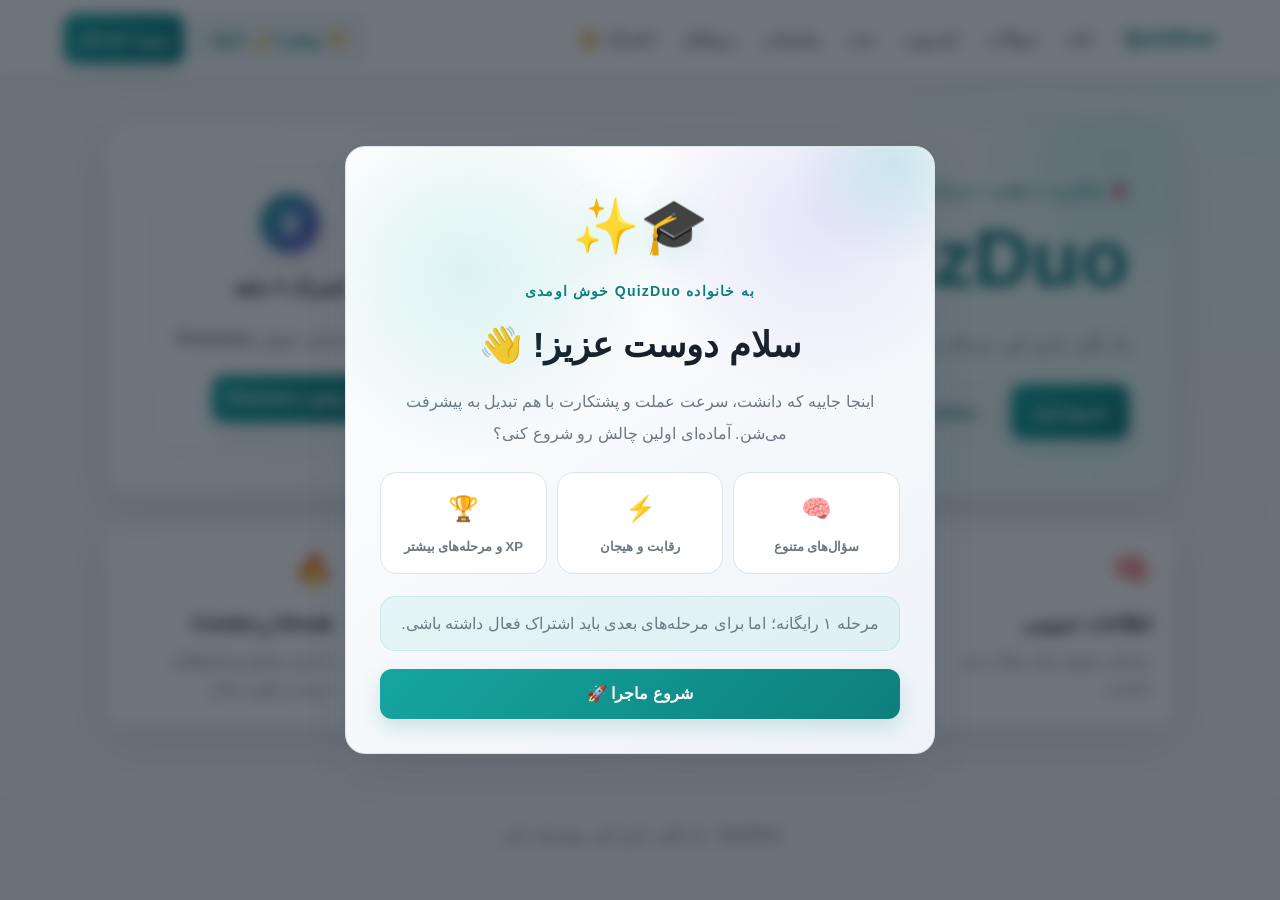
==== commit f55a628f: "Update index.html" ====
--- a/index.html
+++ b/index.html
@@ -1,4 +1,5 @@
- <!doctype html> <html lang="fa" dir="rtl"> <head> <meta charset="utf-8"> <meta name="viewport" content="width=device-width, initial-scale=1, viewport-fit=cover"> <title>QuizDuo</title> <link rel="stylesheet" href="css/style.css"> </head> <body> <header class="site-header">   <a class="brand" href="#" data-page="home">QuizDuo</a>   <nav class="main-nav">     <button data-page="home">خانه</button>     <button data-page="quiz">سوالات</button>     <button data-page="leaderboard">لیدربورد</button>     <button data-page="chat">چت</button>     <button data-page="support">پشتیبانی</button>     <button data-page="profile">پروفایل</button>     <button data-page="subscription">اشتراک 👑</button>   </nav>   <div class="header-actions">     <button id="themeToggle" class="secondary">☀️ روشن / 🌙 تاریک</button>     <button id="authButton" class="primary">ورود / ثبت‌نام</button>   </div> </header>  <main> <section id="home" class="page active">   <div class="hero">     <div>       <span class="eyebrow">🎯 یادگیری + رقابت + سرگرمی</span>       <h1>QuizDuo</h1>       <p>یاد بگیر، بازی کن، مرحله رد کن و امتیاز جمع کن.</p>       <div class="hero-actions">         <button class="primary big" data-page="quiz">شروع بازی</button>         <button class="secondary big" data-page="subscription">مشاهده اشتراک‌ها</button>       </div>     </div>     <div class="premium-preview">       <span class="premium-crown">♛</span>       <h3>اشتراک ۹ ماهه</h3>       <p>تنها پلن دارای عنوان <b>Premium</b></p>       <button class="primary" data-page="subscription">مشاهده Premium</button>     </div>   </div>    <div class="grid feature-grid">     <article class="feature-card"><span>🧠</span><h3>اطلاعات عمومی</h3><p>مراحل متنوع برای محک زدن دانشت.</p></article>     <article class="feature-card"><span>🎮</span><h3>تفریحی</h3><p>سوال‌های سرگرم‌کننده و متفاوت.</p></article>     <article class="feature-card"><span>🏆</span><h3>رقابت</h3><p>XP جمع کن و در لیدربورد بالا برو.</p></article>     <article class="feature-card"><span>🔥</span><h3>Streak و Combo</h3><p>با بازی مداوم و پاسخ‌های درست رکورد بساز.</p></article>   </div> </section>  <section id="auth" class="page">   <div class="panel narrow auth-panel">     <h2 id="authTitle">ورود</h2>     <input id="authName" placeholder="نام کاربری" autocomplete="username">     <div id="phoneField" class="hidden">       <input id="authPhone" type="tel" inputmode="numeric" placeholder="شماره تماس (مثلاً 09123456789)" autocomplete="tel">     </div>     <input id="authPassword" type="password" placeholder="رمز عبور" autocomplete="current-password">     <button id="authSubmit" class="primary full">ورود</button>     <button id="toggleAuth" class="secondary full">ساخت حساب جدید</button>     <button id="authBack" class="dark-action full">بازگشت</button>     <p id="authMsg" class="message"></p>   </div> </section>  <section id="quiz" class="page">   <div class="section-heading">     <div><span class="eyebrow">مرحله‌ها</span><h2>سوالات</h2></div>     <div id="quizStats" class="stats-pill"></div>   </div>   <div class="tabs">     <button class="active" data-category-tab="general">اطلاعات عمومی</button>     <button data-category-tab="fun">تفریحی</button>   </div>   <div id="stages" class="grid stage-grid"></div> </section>
+ <!doctype html> <html lang="fa" dir="rtl"> <head> <meta charset="utf-8"> <meta name="viewport" content="width=device-width, initial-scale=1, viewport-fit=cover"> <title>QuizDuo</title> <link rel="stylesheet" href="css/style.css">   <link rel="stylesheet" href="css/features.css">
+</head> <body> <header class="site-header">   <a class="brand" href="#" data-page="home">QuizDuo</a>   <nav class="main-nav">     <button data-page="home">خانه</button>     <button data-page="quiz">سوالات</button>     <button data-page="leaderboard">لیدربورد</button>     <button data-page="chat">چت</button>     <button data-page="support">پشتیبانی</button>     <button data-page="profile">پروفایل</button>     <button data-page="subscription">اشتراک 👑</button>   </nav>   <div class="header-actions">     <button id="themeToggle" class="secondary">☀️ روشن / 🌙 تاریک</button>     <button id="authButton" class="primary">ورود / ثبت‌نام</button>   </div> </header>  <main> <section id="home" class="page active">   <div class="hero">     <div>       <span class="eyebrow">🎯 یادگیری + رقابت + سرگرمی</span>       <h1>QuizDuo</h1>       <p>یاد بگیر، بازی کن، مرحله رد کن و امتیاز جمع کن.</p>       <div class="hero-actions">         <button class="primary big" data-page="quiz">شروع بازی</button>         <button class="secondary big" data-page="subscription">مشاهده اشتراک‌ها</button>       </div>     </div>     <div class="premium-preview">       <span class="premium-crown">♛</span>       <h3>اشتراک ۹ ماهه</h3>       <p>تنها پلن دارای عنوان <b>Premium</b></p>       <button class="primary" data-page="subscription">مشاهده Premium</button>     </div>   </div>    <div class="grid feature-grid">     <article class="feature-card"><span>🧠</span><h3>اطلاعات عمومی</h3><p>مراحل متنوع برای محک زدن دانشت.</p></article>     <article class="feature-card"><span>🎮</span><h3>تفریحی</h3><p>سوال‌های سرگرم‌کننده و متفاوت.</p></article>     <article class="feature-card"><span>🏆</span><h3>رقابت</h3><p>XP جمع کن و در لیدربورد بالا برو.</p></article>     <article class="feature-card"><span>🔥</span><h3>Streak و Combo</h3><p>با بازی مداوم و پاسخ‌های درست رکورد بساز.</p></article>   </div> </section>  <section id="auth" class="page">   <div class="panel narrow auth-panel">     <h2 id="authTitle">ورود</h2>     <input id="authName" placeholder="نام کاربری" autocomplete="username">     <div id="phoneField" class="hidden">       <input id="authPhone" type="tel" inputmode="numeric" placeholder="شماره تماس (مثلاً 09123456789)" autocomplete="tel">     </div>     <input id="authPassword" type="password" placeholder="رمز عبور" autocomplete="current-password">     <button id="authSubmit" class="primary full">ورود</button>     <button id="toggleAuth" class="secondary full">ساخت حساب جدید</button>     <button id="authBack" class="dark-action full">بازگشت</button>     <p id="authMsg" class="message"></p>   </div> </section>  <section id="quiz" class="page">   <div class="section-heading">     <div><span class="eyebrow">مرحله‌ها</span><h2>سوالات</h2></div>     <div id="quizStats" class="stats-pill"></div>   </div>   <div class="tabs">     <button class="active" data-category-tab="general">اطلاعات عمومی</button>     <button data-category-tab="fun">تفریحی</button>   </div>   <div id="stages" class="grid stage-grid"></div> </section>
 
  <div
    id="quizModal"
@@ -117,4 +118,5 @@
           <span class="dashboard-nav-copy"><b>لیدربورد</b><small>رقابت با دیگران</small></span>
           <span class="dashboard-nav-arrow">←</span>
         </button>
-      </div>     </aside>      <div class="user-dashboard-main">       <div class="grid dashboard-stat-grid">         <div class="panel dashboard-stat"><span>⭐ XP</span><strong id="dashboardXP">0</strong></div>         <div class="panel dashboard-stat"><span>❤️ قلب</span><strong id="dashboardHearts">0</strong></div>         <div class="panel dashboard-stat"><span>🔥 Streak</span><strong id="dashboardStreak">0</strong><small>روز</small></div>         <div class="panel dashboard-stat"><span>🎫 پشتیبانی</span><strong id="dashboardNoticeCount">بدون پاسخ جدید</strong></div>       </div>        <div class="grid dashboard-progress-grid">         <div class="panel dashboard-progress-card">           <div class="section-heading"><h3>🧠 اطلاعات عمومی</h3><span>مرحله <b id="dashboardGeneralStage">0</b></span></div>           <p>مرحله ۱ رایگان است؛ از مرحله ۲ به بعد اشتراک فعال و حداقل ۷۵٪ در مرحله قبلی لازم است.</p>           <button class="secondary full" data-page="quiz">مشاهده مراحل</button>         </div>         <div class="panel dashboard-progress-card">           <div class="section-heading"><h3>🎮 تفریحی</h3><span>مرحله <b id="dashboardFunStage">0</b></span></div>           <p>پیشرفت بازی تفریحی خودت را از همین پنل دنبال کن.</p>           <button class="secondary full" data-page="quiz">ادامه بازی</button>         </div>       </div>        <div class="panel dashboard-subscription-card">         <div>           <span class="eyebrow">وضعیت اشتراک</span>           <h3 id="dashboardSubscriptionTitle">اشتراک و دسترسی مراحل</h3>           <p id="dashboardSubscriptionText">مرحله ۱ رایگان است؛ برای هر مرحله بعدی، ۷۵٪ مرحله قبلی + اشتراک فعال لازم است.</p>         </div>         <button class="primary" data-page="subscription">مدیریت اشتراک</button>       </div>        <div class="panel profile-card hidden" aria-hidden="true">         <h3 id="profileName">بازیکن مهمان</h3>         <p>XP: <b id="profileScore">0</b></p>         <p>Streak: <b id="profileStreak">0</b> روز</p>         <p>مرحله: <b id="profileStage">0</b></p>         <p>وضعیت: <b id="subscriptionStatus">رایگان</b></p>       </div>     </div>   </div> </section>  <section id="subscription" class="page">   <div class="subscription-hero compact">     <div>       <span class="eyebrow">👑 اشتراک QuizDuo</span>       <h2>پلن مناسب خودت را انتخاب کن</h2>       <p>فقط پلن ۹ ماهه دارای عنوان <b>Premium</b> است.</p>     </div>     <div class="premium-crown large">♛</div>   </div>    <div class="subscription-grid">     <article class="subscription-card">       <div class="plan-icon">1M</div>       <h3>ماهانه</h3>       <p>اشتراکی پایه</p>       <div class="price">۱۰۰٬۰۰۰ <small>تومان</small></div>       <button class="secondary select-plan" data-plan="monthly">انتخاب</button>     </article>      <article class="subscription-card">       <div class="plan-icon">3M</div>       <h3>سه‌ماهه</h3>       <p>برای بازی مداوم‌تر</p>       <div class="price">۲۷۰٬۰۰۰ <small>تومان</small></div>       <button class="secondary select-plan" data-plan="quarterly">انتخاب</button>     </article>      <article class="subscription-card">       <div class="plan-icon">6M</div>       <h3>شش‌ماهه</h3>       <p>۱ ماه هدیه</p>       <div class="price">۵۵۰٬۰۰۰ <small>تومان</small></div>       <button class="secondary select-plan" data-plan="sixMonth">انتخاب</button>     </article>      <article class="subscription-card premium-plan">       <span class="popular-badge">PREMIUM</span>       <div class="plan-icon">9M</div>       <h3>نه‌ماهه 👑</h3>       <p>۲ ماه هدیه + امکانات Premium</p>       <div class="price">۸۰۰٬۰۰۰ <small>تومان</small></div>       <button class="primary select-plan" data-plan="nineMonth">انتخاب Premium</button>     </article>   </div>    <div id="premiumBenefitsPanel" class="premium-benefits panel">     <h3>مزایای Premium <span id="premiumStatusBadge" class="premium-feature-status">🔒 با تأیید پلن ۹ ماهه فعال می‌شود</span></h3>     <div class="benefit-grid">       <div class="premium-feature-item" data-premium-feature="hearts">❤️ قلب بیشتر</div><div class="premium-feature-item" data-premium-feature="badge">👑 نشان Premium</div><div class="premium-feature-item" data-premium-feature="stats">📊 آمار پیشرفته</div>       <div class="premium-feature-item" data-premium-feature="challenges">🎯 چالش‌های ویژه</div><div class="premium-feature-item" data-premium-feature="gifts">🎁 هدیه‌های دوره‌ای</div><div class="premium-feature-item" data-premium-feature="access">🔓 امکانات ویژه</div>     </div>   </div>    <div class="referral-panel panel">     <h3>🎁 معرفی دوستان</h3>     <p>با معرفی کاربران جدید، ماه هدیه بگیر.</p>     <div class="referral-grid">       <div><b>۵ نفر</b><span>۱ ماه هدیه</span></div>       <div><b>۱۰ نفر</b><span>۲ ماه هدیه</span></div>       <div><b>۲۰ نفر</b><span>۴ ماه هدیه</span></div>     </div>   </div>    <div id="paymentPanel" class="payment-panel panel hidden">     <div class="section-heading">       <div><span class="eyebrow">پرداخت</span><h3 id="selectedPlanTitle">انتخاب پلن</h3></div>       <button id="closePayment" class="dark-action">بستن</button>     </div>      <div class="payment-info">       <p>مبلغ پلن: <b id="selectedAmount">۰ تومان</b></p>       <p class="account-box">شماره حساب: <b id="accountNumber"></b></p>       <p class="payment-security">پس از پرداخت، تصویر فیش را در بخش زیر بارگذاری کنید.</p>     </div>      <div class="discount-row">       <input id="discountCode" placeholder="کد تخفیف">       <button id="applyDiscount" class="secondary">اعمال کد</button>     </div>     <p id="discountMessage" class="message"></p>      <div class="final-price">مبلغ نهایی: <strong id="finalPrice">۰ تومان</strong></div>      <div class="receipt-upload">       <label for="paymentFile" class="upload-label">📷 آپلود تصویر فیش پرداخت</label>       <input id="paymentFile" type="file" accept="image/\*">       <p id="fileName">فایلی انتخاب نشده است</p>       <small>حداکثر حجم تصویر: ۵ مگابایت</small>     </div>      <p class="payment-note">فیش پس از ارسال برای بررسی به سامانه مدیریت QuizDuo فرستاده می‌شود.</p>     <button id="submitPayment" class="primary full">ارسال فیش برای بررسی</button>     <p id="paymentMessage" class="message"></p>   </div> </section>  <section id="chat" class="page">   <h2>💬 چت</h2>   <div class="panel chat">     <div id="messages"></div>     <div class="row"><input id="chatInput" placeholder="پیام..."><button id="sendChat" class="primary">ارسال</button></div>   </div> </section>  <section id="support" class="page">   <h2>🎫 پشتیبانی</h2>   <div class="panel narrow">     <input id="supportSubject" placeholder="موضوع">     <textarea id="supportText" placeholder="پیام"></textarea>     <button id="supportSend" class="primary full">ارسال</button>     <p id="supportMsg" class="message"></p>   </div> </section> </main>  <footer>QuizDuo · یاد بگیر، بازی کن، پیشرفت کن.</footer> <script type="module" src="js/core/app.js"></script> </body> </html>  
+      </div>     </aside>      <div class="user-dashboard-main">       <div class="grid dashboard-stat-grid">         <div class="panel dashboard-stat"><span>⭐ XP</span><strong id="dashboardXP">0</strong></div>         <div class="panel dashboard-stat"><span>❤️ قلب</span><strong id="dashboardHearts">0</strong></div>         <div class="panel dashboard-stat"><span>🔥 Streak</span><strong id="dashboardStreak">0</strong><small>روز</small></div>         <div class="panel dashboard-stat"><span>🎫 پشتیبانی</span><strong id="dashboardNoticeCount">بدون پاسخ جدید</strong></div>       </div>        <div class="grid dashboard-progress-grid">         <div class="panel dashboard-progress-card">           <div class="section-heading"><h3>🧠 اطلاعات عمومی</h3><span>مرحله <b id="dashboardGeneralStage">0</b></span></div>           <p>مرحله ۱ رایگان است؛ از مرحله ۲ به بعد اشتراک فعال و حداقل ۷۵٪ در مرحله قبلی لازم است.</p>           <button class="secondary full" data-page="quiz">مشاهده مراحل</button>         </div>         <div class="panel dashboard-progress-card">           <div class="section-heading"><h3>🎮 تفریحی</h3><span>مرحله <b id="dashboardFunStage">0</b></span></div>           <p>پیشرفت بازی تفریحی خودت را از همین پنل دنبال کن.</p>           <button class="secondary full" data-page="quiz">ادامه بازی</button>         </div>       </div>        <div class="panel dashboard-subscription-card">         <div>           <span class="eyebrow">وضعیت اشتراک</span>           <h3 id="dashboardSubscriptionTitle">اشتراک و دسترسی مراحل</h3>           <p id="dashboardSubscriptionText">مرحله ۱ رایگان است؛ برای هر مرحله بعدی، ۷۵٪ مرحله قبلی + اشتراک فعال لازم است.</p>         </div>         <button class="primary" data-page="subscription">مدیریت اشتراک</button>       </div>        <div class="panel profile-card hidden" aria-hidden="true">         <h3 id="profileName">بازیکن مهمان</h3>         <p>XP: <b id="profileScore">0</b></p>         <p>Streak: <b id="profileStreak">0</b> روز</p>         <p>مرحله: <b id="profileStage">0</b></p>         <p>وضعیت: <b id="subscriptionStatus">رایگان</b></p>       </div>     </div>   </div> </section>  <section id="subscription" class="page">   <div class="subscription-hero compact">     <div>       <span class="eyebrow">👑 اشتراک QuizDuo</span>       <h2>پلن مناسب خودت را انتخاب کن</h2>       <p>فقط پلن ۹ ماهه دارای عنوان <b>Premium</b> است.</p>     </div>     <div class="premium-crown large">♛</div>   </div>    <div class="subscription-grid">     <article class="subscription-card">       <div class="plan-icon">1M</div>       <h3>ماهانه</h3>       <p>اشتراکی پایه</p>       <div class="price">۱۰۰٬۰۰۰ <small>تومان</small></div>       <button class="secondary select-plan" data-plan="monthly">انتخاب</button>     </article>      <article class="subscription-card">       <div class="plan-icon">3M</div>       <h3>سه‌ماهه</h3>       <p>برای بازی مداوم‌تر</p>       <div class="price">۲۷۰٬۰۰۰ <small>تومان</small></div>       <button class="secondary select-plan" data-plan="quarterly">انتخاب</button>     </article>      <article class="subscription-card">       <div class="plan-icon">6M</div>       <h3>شش‌ماهه</h3>       <p>۱ ماه هدیه</p>       <div class="price">۵۵۰٬۰۰۰ <small>تومان</small></div>       <button class="secondary select-plan" data-plan="sixMonth">انتخاب</button>     </article>      <article class="subscription-card premium-plan">       <span class="popular-badge">PREMIUM</span>       <div class="plan-icon">9M</div>       <h3>نه‌ماهه 👑</h3>       <p>۲ ماه هدیه + امکانات Premium</p>       <div class="price">۸۰۰٬۰۰۰ <small>تومان</small></div>       <button class="primary select-plan" data-plan="nineMonth">انتخاب Premium</button>     </article>   </div>    <div id="premiumBenefitsPanel" class="premium-benefits panel">     <h3>مزایای Premium <span id="premiumStatusBadge" class="premium-feature-status">🔒 با تأیید پلن ۹ ماهه فعال می‌شود</span></h3>     <div class="benefit-grid">       <div class="premium-feature-item" data-premium-feature="hearts">❤️ قلب بیشتر</div><div class="premium-feature-item" data-premium-feature="badge">👑 نشان Premium</div><div class="premium-feature-item" data-premium-feature="stats">📊 آمار پیشرفته</div>       <div class="premium-feature-item" data-premium-feature="challenges">🎯 چالش‌های ویژه</div><div class="premium-feature-item" data-premium-feature="gifts">🎁 هدیه‌های دوره‌ای</div><div class="premium-feature-item" data-premium-feature="access">🔓 امکانات ویژه</div>     </div>   </div>    <div class="referral-panel panel">     <h3>🎁 معرفی دوستان</h3>     <p>با معرفی کاربران جدید، ماه هدیه بگیر.</p>     <div class="referral-grid">       <div><b>۵ نفر</b><span>۱ ماه هدیه</span></div>       <div><b>۱۰ نفر</b><span>۲ ماه هدیه</span></div>       <div><b>۲۰ نفر</b><span>۴ ماه هدیه</span></div>     </div>   </div>    <div id="paymentPanel" class="payment-panel panel hidden">     <div class="section-heading">       <div><span class="eyebrow">پرداخت</span><h3 id="selectedPlanTitle">انتخاب پلن</h3></div>       <button id="closePayment" class="dark-action">بستن</button>     </div>      <div class="payment-info">       <p>مبلغ پلن: <b id="selectedAmount">۰ تومان</b></p>       <p class="account-box">شماره حساب: <b id="accountNumber"></b></p>       <p class="payment-security">پس از پرداخت، تصویر فیش را در بخش زیر بارگذاری کنید.</p>     </div>      <div class="discount-row">       <input id="discountCode" placeholder="کد تخفیف">       <button id="applyDiscount" class="secondary">اعمال کد</button>     </div>     <p id="discountMessage" class="message"></p>      <div class="final-price">مبلغ نهایی: <strong id="finalPrice">۰ تومان</strong></div>      <div class="receipt-upload">       <label for="paymentFile" class="upload-label">📷 آپلود تصویر فیش پرداخت</label>       <input id="paymentFile" type="file" accept="image/\*">       <p id="fileName">فایلی انتخاب نشده است</p>       <small>حداکثر حجم تصویر: ۵ مگابایت</small>     </div>      <p class="payment-note">فیش پس از ارسال برای بررسی به سامانه مدیریت QuizDuo فرستاده می‌شود.</p>     <button id="submitPayment" class="primary full">ارسال فیش برای بررسی</button>     <p id="paymentMessage" class="message"></p>   </div> </section>  <section id="chat" class="page">   <h2>💬 چت</h2>   <div class="panel chat">     <div id="messages"></div>     <div class="row"><input id="chatInput" placeholder="پیام..."><button id="sendChat" class="primary">ارسال</button></div>   </div> </section>  <section id="support" class="page">   <h2>🎫 پشتیبانی</h2>   <div class="panel narrow">     <input id="supportSubject" placeholder="موضوع">     <textarea id="supportText" placeholder="پیام"></textarea>     <button id="supportSend" class="primary full">ارسال</button>     <p id="supportMsg" class="message"></p>   </div> </section> </main>  <footer>QuizDuo · یاد بگیر، بازی کن، پیشرفت کن.</footer> <script type="module" src="js/core/app.js"></script>   <script type="module" src="js/extra/features.js"></script>
+</body> </html>  
--- a/css/style.css
+++ b/css/style.css
@@ -1,4 +1,14 @@
  :root{ --bg:#f6f8fc; --card:#ffffff; --soft:#eef3f8; --text:#172033; --muted:#6c778a; --border:#dfe5ee; --teal:#20b8ad; --purple:#7357e8; --gold:#f3b63f; --shadow:0 15px 40px rgba(30,40,60,.09) }  *{ box-sizing:border-box }  html{ scroll-behavior:smooth }  body{ margin:0; font-family:Tahoma,Arial,sans-serif; background: radial-gradient(circle at 5% 0%,#20b8ad0d,transparent 25%), radial-gradient(circle at 95% 0%,#7357e80d,transparent 27%), var(--bg); color:var(--text); transition:.3s; line-height:1.7 }  button, input, textarea{ font-family:inherit }  button{ border:0; cursor:pointer }  button:disabled{ cursor:not-allowed; opacity:.55 }  .hidden{ display:none!important }  .site-header{ position:sticky; top:0; z-index:50; display:flex; align-items:center; gap:20px; padding:13px 4%; background:#ffffffdf; border-bottom:1px solid var(--border); backdrop-filter:blur(18px); box-shadow:0 7px 25px #18243a0a }  .logo{ font-size:1.45rem; font-weight:1000; text-decoration:none; color:var(--text); cursor:pointer; margin-left:auto }  .logo span{ color:var(--teal) }  .main-nav{ display:flex; gap:5px; align-items:center }  .main-nav button{ padding:9px 11px; border-radius:11px; background:transparent; color:var(--muted); font-weight:800 }  .main-nav button:hover, .main-nav button.active{ background:var(--soft); color:var(--text) }  .auth-area{ display:flex; align-items:center; gap:7px; margin-right:auto }  .icon-btn, .secondary-btn, .primary-btn{ border-radius:12px; padding:10px 14px; font-weight:900; transition:.25s }  .icon-btn{ background:var(--soft); font-size:1.05rem }  .secondary-btn{ background:var(--soft); color:var(--text) }  .primary-btn{ background:linear-gradient(135deg,var(--teal),var(--purple)); color:#fff; box-shadow:0 9px 20px #7357e825 }  .primary-btn:hover, .secondary-btn:hover, .icon-btn:hover{ transform:translateY(-2px) }  .full-btn{ width:100% }  .page{ display:none; max-width:1180px; margin:auto; padding:45px 4% }  .page.active{ display:block; animation:in .35s ease }  .hero{ display:grid; grid-template-columns:1.35fr .65fr; gap:25px; align-items:center; padding:45px; border-radius:30px; background:linear-gradient(145deg,#fff,#f2f6fb); border:1px solid var(--border); box-shadow:var(--shadow); position:relative; overflow:hidden }  .hero::after{ content:""; position:absolute; width:280px; height:280px; right:-80px; top:-100px; border-radius:50%; background:radial-gradient(circle,#20b8ad20,transparent 68%); pointer-events:none }  .eyebrow{ font-size:.75rem; font-weight:1000; letter-spacing:1.2px; color:var(--teal) }  .hero h1{ font-size:clamp(2rem,5vw,4.1rem); line-height:1.25; margin:12px 0 }  .hero h1 span{ background:linear-gradient(135deg,var(--teal),var(--purple)); -webkit-background-clip:text; background-clip:text; color:transparent }  .hero p{ color:var(--muted); max-width:650px; line-height:2 }  .hero-actions{ display:flex; gap:9px; margin-top:22px; flex-wrap:wrap }  .hero-stats{ display:grid; grid-template-columns:repeat(3,1fr); gap:10px }  .hero-stats div{ padding:22px 10px; text-align:center; background:var(--card); border:1px solid var(--border); border-radius:20px; box-shadow:0 10px 30px #1e283c0a }  .hero-stats b, .hero-stats span{ display:block }  .hero-stats b{ font-size:1.8rem }  .hero-stats span{ color:var(--muted); font-size:.78rem }  .daily-reward-card{ margin-top:18px; padding:19px 22px; border-radius:20px; background:linear-gradient(135deg,#20b8ad10,#7357e810); border:1px solid #20b8ad25; display:flex; justify-content:space-between; align-items:center; gap:15px }  .daily-reward-card strong{ display:block }  .daily-reward-card span{ display:block; color:var(--muted); font-size:.86rem; margin-top:5px }  .feature-grid, .benefit-grid{ display:grid; grid-template-columns:repeat(4,1fr); gap:15px; margin-top:20px }  .feature-card, .benefit-card{ padding:22px; border:1px solid var(--border); border-radius:21px; background:#ffffffdd; box-shadow:0 9px 25px #1e283c0d; transition:.3s }  .feature-card:hover, .benefit-card:hover{ transform:translateY(-5px); box-shadow:var(--shadow) }  .feature-card span, .benefit-card span{ font-size:1.8rem }  .feature-card h3, .benefit-card h3{ margin:11px 0 6px }  .feature-card p, .benefit-card p{ margin:0; color:var(--muted); line-height:1.8 }  .panel{ background:var(--card); border:1px solid var(--border); border-radius:24px; box-shadow:var(--shadow) }  .auth-panel{ max-width:520px; margin:35px auto; padding:30px }  .section-heading{ display:flex; align-items:center; gap:12px; margin-bottom:20px }  .section-heading>span{ font-size:1.8rem }  .section-heading h2{ margin:0 0 5px }  .section-heading p{ margin:0; color:var(--muted) }  input, textarea{ width:100%; padding:12px 14px; margin-bottom:11px; border:1px solid var(--border); border-radius:13px; background:var(--card); color:var(--text); outline:none }  input:focus, textarea:focus{ border-color:var(--teal); box-shadow:0 0 0 4px #20b8ad18 }  textarea{ min-height:130px }  .notice, .payment-note{ padding:13px 15px; border-radius:13px; background:var(--soft); color:var(--muted); line-height:1.8; font-size:.85rem; margin-top:12px }  .form-message{ min-height:20px; color:var(--teal); font-size:.86rem }  .quiz-tabs{ display:flex; gap:8px; margin-bottom:13px }  .quiz-tabs button{ padding:11px 16px; border-radius:13px; background:var(--soft); color:var(--muted); font-weight:800 }  .quiz-tabs button.active{ color:#fff; background:linear-gradient(135deg,var(--teal),var(--purple)) }  .quiz-stats{ display:flex; flex-wrap:wrap; gap:8px; margin-bottom:18px }  .quiz-stats span{ padding:9px 12px; background:var(--card); border:1px solid var(--border); border-radius:12px }  .stage-grid{ display:grid; grid-template-columns:repeat(4,1fr); gap:14px }  .stage-card{ padding:21px; border:1px solid var(--border); border-radius:22px; background:var(--card); box-shadow:0 8px 25px #1e283c0d; transition:.3s }  .stage-card:hover{ transform:translateY(-5px) }  .stage-card.locked{ opacity:.55 }  .stage-card.completed{ border-color:#20b8ad66; background:linear-gradient(145deg,#20b8ad10,var(--card)) }  .stage-number{ font-size:2rem; font-weight:900 }  .stage-card small{ color:var(--muted) }  .stage-action{ width:100%; margin-top:14px }  .quiz-box{ margin-top:20px; padding:26px }  .quiz-topline, .timer-row{ display:flex; justify-content:space-between; color:var(--muted) }  .progress-track, .timer-track{ height:8px; background:var(--soft); border-radius:99px; overflow:hidden; margin:10px 0 }  .progress-fill, .timer-fill{ height:100%; width:0; background:linear-gradient(90deg,var(--teal),var(--purple)); transition:.25s }  .timer-fill{ background:linear-gradient(90deg,var(--gold),#ef6b73) }  .quiz-box h2{ line-height:1.8; margin:20px 0 }  .answers{ display:grid; grid-template-columns:1fr 1fr; gap:10px }  .answer-btn{ text-align:right; padding:15px; border-radius:15px; background:var(--soft); border:1px solid var(--border); transition:.2s }  .answer-btn:hover{ border-color:var(--teal); transform:translateY(-2px) }  .next-btn{ margin-top:14px }  .subscription-hero{ display:flex; justify-content:space-between; align-items:center; padding:35px; border-radius:28px; background:linear-gradient(135deg,#7357e815,#20b8ad15,#f3b63f12); border:1px solid #7357e81c }  .premium-orb{ width:125px; height:125px; border-radius:38px; display:grid; place-items:center; font-size:4rem; background:linear-gradient(145deg,#fff,#f3b63f2d); box-shadow:0 18px 40px #7357e828; animation:float 4s ease-in-out infinite }  .sub-section-title{ display:flex; justify-content:space-between; align-items:end; gap:15px; margin:30px 0 12px }  .sub-section-title h2{ margin:0 }  .sub-section-title span{ color:var(--muted); font-size:.8rem }  .subscription-scroll{ display:flex; gap:18px; overflow-x:auto; padding:7px 5px 18px; scroll-snap-type:x mandatory }  .subscription-scroll::-webkit-scrollbar{ height:8px }  .subscription-card{ position:relative; flex:0 0 265px; min-height:345px; scroll-snap-align:start; padding:25px; border-radius:26px; background:linear-gradient(160deg,var(--card),#ffffffbb); border:1px solid var(--border); box-shadow:0 12px 35px #1e283c12; transition:.35s; overflow:hidden }  .subscription-card:hover{ transform:translateY(-8px); box-shadow:0 22px 45px #1e283c1d }  .subscription-card.selected{ border:2px solid var(--teal); box-shadow: 0 0 0 5px #20b8ad12, 0 20px 45px #20b8ad1c }  .subscription-card.popular{ border-color:#7357e888; background:linear-gradient(155deg,#7357e814,var(--card)) }  .popular-badge{ position:absolute; top:14px; left:14px; background:var(--purple); color:#fff; border-radius:99px; padding:6px 9px; font-size:.7rem; font-weight:900 }  .plan-icon{ font-size:2.5rem }  .plan-tag{ display:block; color:var(--teal); font-size:.72rem; font-weight:900; margin-top:12px }  .subscription-card h3{ font-size:1.35rem; margin:7px 0 }  .price{ font-size:1.65rem; font-weight:900; margin:18px 0 5px }  .price small{ font-size:.7rem; color:var(--muted) }  .subscription-card p{ color:var(--muted); min-height:38px }  .plan-select{ width:100%; margin-top:15px }  .referral-panel{ margin-top:23px; padding:24px; border-radius:24px; background:linear-gradient(135deg,#20b8ad10,#7357e810); border:1px solid #20b8ad20 }  .referral-panel>div:first-child{ display:flex; gap:12px; align-items:center }  .referral-icon{ font-size:2rem }  .referral-panel h2{ margin:0 0 5px }  .referral-panel p{ margin:0; color:var(--muted) }  .referral-grid{ display:grid; grid-template-columns:repeat(3,1fr); gap:12px; margin-top:17px }  .referral-grid>div{ padding:17px; text-align:center; background:#ffffffb8; border-radius:17px }  .referral-grid b, .referral-grid strong{ display:block; font-size:1.3rem }  .referral-grid span{ color:var(--muted); font-size:.78rem }  .payment-panel{ margin-top:23px; padding:28px }  .payment-header{ display:flex; justify-content:space-between; gap:15px; align-items:center }  .payment-header h2{ margin:4px 0 }  .secure-badge{ padding:8px 11px; border-radius:99px; background:#20b8ad15; color:var(--teal); font-size:.78rem; font-weight:900; white-space:nowrap }  .payment-layout{ max-width:850px; margin:18px auto 0; display:grid; grid-template-columns:1fr 1fr; gap:13px }  .selected-plan-box, .discount-box, .payment-summary, .test-gateway-box{ padding:17px; border-radius:18px; background:var(--soft); border:1px solid var(--border) }  .selected-plan-box span{ display:block; color:var(--muted); font-size:.78rem }  .selected-plan-box strong{ display:block; margin:6px 0; font-size:1.15rem }  .selected-plan-box b{ color:var(--purple) }  .discount-box label{ font-weight:800; display:block; margin-bottom:7px }  .discount-row{ display:flex; gap:7px }  .discount-row input{ margin:0 }  .payment-summary, .test-gateway-box, .payment-button{ grid-column:1/-1 }  .payment-summary>div{ display:flex; justify-content:space-between; padding:7px 0 }  .final-price{ border-top:1px dashed var(--border); margin-top:5px; padding-top:13px!important }  .final-price strong{ font-size:1.35rem; color:var(--purple) }  .bank-transfer-box, .receipt-upload-box{ grid-column:1/-1; padding:19px; border-radius:18px; background:var(--soft); border:1px solid var(--border) }  .bank-transfer-head{ display:flex; align-items:center; gap:12px }  .bank-transfer-head p{ margin:4px 0 0; color:var(--muted); font-size:.83rem; line-height:1.7 }  .bank-details{ display:grid; grid-template-columns:repeat(3,1fr); gap:10px; margin-top:15px }  .bank-details>div{ padding:13px; border:1px solid var(--border); border-radius:14px; background:var(--card) }  .bank-details span{ display:block; color:var(--muted); font-size:.74rem; margin-bottom:5px }  .transfer-warning{ margin-top:11px; padding:10px 12px; border-radius:12px; background:#f3b63f16; color:#8b6200; font-size:.8rem }  .upload-label{ display:block; padding:15px; border:1px dashed #20b8ad66; border-radius:14px; background:#20b8ad08; color:var(--teal); font-weight:900; text-align:center; cursor:pointer }  .receipt-upload-box input[type=file]{ margin-top:10px }  .payment-status-box{ grid-column:1/-1; display:flex; gap:13px; align-items:flex-start; padding:18px; border-radius:18px; border:1px solid var(--border); background:var(--soft) }  .payment-status-box>span{ font-size:1.7rem }  .payment-status-box strong{ display:block }  .payment-status-box p{ margin:5px 0; color:var(--muted); line-height:1.8; font-size:.84rem }  .payment-status-box small{ color:var(--muted) }  .payment-status-box.status-pending{ background:#f3b63f10; border-color:#f3b63f44 }  .payment-status-box.status-approved{ background:#20b8ad10; border-color:#20b8ad44 }  .payment-status-box.status-rejected{ background:#ef6b7310; border-color:#ef6b7344 }  .test-gateway-box{ display:flex; align-items:center; gap:12px; background:linear-gradient(135deg,#20b8ad10,#7357e810) }  .gateway-logo{ width:48px; height:48px; display:grid; place-items:center; border-radius:15px; color:#fff; font-weight:900; background:linear-gradient(135deg,var(--teal),var(--purple)) }  .test-gateway-box p{ margin:5px 0 0; color:var(--muted); font-size:.82rem; line-height:1.7 }  .payment-button{ padding:14px }  .table-panel{ overflow:auto }  .table-panel table{ width:100%; min-width:600px; border-collapse:collapse }  .table-panel th, .table-panel td{ padding:13px; border-bottom:1px solid var(--border); text-align:right }  .muted{ color:var(--muted) }  .profile-grid{ display:grid; grid-template-columns:.8fr 1.2fr; gap:15px }  .profile-card{ padding:28px; text-align:center }  .avatar{ width:88px; height:88px; margin:auto; border-radius:28px; display:grid; place-items:center; color:#fff; font-size:2rem; font-weight:900; background:linear-gradient(135deg,var(--teal),var(--purple)) }  .premium-badge{ display:inline-block; margin-top:8px; padding:6px 10px; border-radius:99px; background:#f3b63f26; color:#8b6200; font-size:.75rem; font-weight:900 }  .stats-card{ padding:20px; display:grid; grid-template-columns:repeat(3,1fr); gap:10px }  .stats-card>div{ padding:17px; text-align:center; background:var(--soft); border-radius:16px }  .stats-card span, .stats-card b{ display:block }  .stats-card span{ color:var(--muted); font-size:.8rem; margin-bottom:5px }  .chat-panel{ padding:20px }  .messages{ min-height:320px; max-height:520px; overflow:auto }  .message{ padding:10px 13px; background:var(--soft); border-radius:14px; margin-bottom:8px }  .message b{ color:var(--purple) }  .chat-input{ display:flex; gap:8px; margin-top:10px }  .chat-input input{ margin:0 }  footer{ text-align:center; color:var(--muted); padding:22px; border-top:1px solid var(--border) }  @keyframes in{ from{ opacity:0; transform:translateY(10px) } to{ opacity:1; transform:none } }  @keyframes float{ 0%,100%{ transform:translateY(0) rotate(-3deg) } 50%{ transform:translateY(-8px) rotate(3deg) } }   /* DARK THEME */  body.dark{ --bg:#080d18; --card:#111827; --soft:#182235; --text:#f4f7ff; --muted:#9eabc0; --border:#29364d; --shadow:0 22px 60px rgba(0,0,0,.34);  background: radial-gradient( circle at 8% 0%, rgba(32,184,173,.13), transparent 27% ), radial-gradient( circle at 92% 0%, rgba(115,87,232,.16), transparent 30% ), linear-gradient( 180deg, #080d18 0%, #0c1321 100% );  color:var(--text) }  body.dark .site-header{ background:rgba(8,13,24,.82); border-color:rgba(116,134,165,.2); box-shadow:0 10px 35px rgba(0,0,0,.22); backdrop-filter:blur(18px) }  body.dark .logo{ color:#f7fbff }  body.dark .logo span{ color:#54d7ca }  body.dark .main-nav button{ color:#b9c5d9 }  body.dark .main-nav button:hover, body.dark .main-nav button.active{ background:rgba(255,255,255,.07); color:#fff }  body.dark .hero{ background: linear-gradient( 145deg, rgba(17,24,39,.96), rgba(14,22,37,.9) ); border-color:rgba(115,87,232,.22); box-shadow:0 25px 70px rgba(0,0,0,.28) }  body.dark .hero::after{ background: radial-gradient( circle, rgba(32,184,173,.18), transparent 68% ) }  body.dark .feature-card, body.dark .benefit-card, body.dark .stage-card, body.dark .panel{ background: linear-gradient( 145deg, rgba(17,24,39,.97), rgba(13,20,34,.94) ); border-color:#27344b; box-shadow: 0 12px 34px rgba(0,0,0,.2) }  body.dark .feature-card:hover, body.dark .benefit-card:hover, body.dark .stage-card:hover{ box-shadow: 0 22px 48px rgba(0,0,0,.32) }  body.dark .stage-card.completed{ background: linear-gradient( 145deg, rgba(32,184,173,.13), rgba(17,24,39,.96) ); border-color:rgba(32,184,173,.4) }  body.dark input, body.dark textarea{ background:#0d1524; border-color:#2a3850; color:#f4f7ff }  body.dark input::placeholder, body.dark textarea::placeholder{ color:#718097 }  body.dark .subscription-hero{ background: radial-gradient( circle at 80% 20%, rgba(243,182,63,.13), transparent 25% ), linear-gradient( 135deg, rgba(115,87,232,.16), rgba(32,184,173,.12), rgba(17,24,39,.92) ); border-color:rgba(115,87,232,.28); box-shadow:0 24px 60px rgba(0,0,0,.24) }  body.dark .premium-orb{ background: linear-gradient( 145deg, #202b42, #7b5bdf44 ); border:1px solid rgba(255,255,255,.08); box-shadow: 0 20px 50px rgba(115,87,232,.2) }  body.dark .subscription-card{ background: linear-gradient( 160deg, #121b2c, #0d1524 ); border-color:#2a3850; box-shadow: 0 15px 40px rgba(0,0,0,.28) }  body.dark .subscription-card:hover{ box-shadow: 0 25px 55px rgba(0,0,0,.38) }  body.dark .subscription-card.selected{ border-color:#36c9bb; box-shadow: 0 0 0 5px rgba(32,184,173,.11), 0 22px 50px rgba(32,184,173,.15) }  body.dark .subscription-card.popular{ background: linear-gradient( 155deg, rgba(115,87,232,.18), #111827 ); border-color:rgba(145,121,239,.58) }  body.dark .referral-panel{ background: linear-gradient( 135deg, rgba(32,184,173,.1), rgba(115,87,232,.12), rgba(17,24,39,.9) ); border-color:rgba(32,184,173,.2) }  body.dark .referral-grid>div{ background:rgba(255,255,255,.045); border:1px solid rgba(255,255,255,.06) }  body.dark .selected-plan-box, body.dark .discount-box, body.dark .payment-summary, body.dark .test-gateway-box, body.dark .bank-transfer-box, body.dark .receipt-upload-box{ background: linear-gradient( 145deg, #162136, #0e1727 ); border-color:#2a3850 }  body.dark .payment-note, body.dark .notice{ background:#111c2e; border-color:#27364d }  body.dark .bank-details>div{ background:rgba(255,255,255,.035); border-color:#2b3950 }  body.dark .upload-label{ background:rgba(32,184,173,.1); border-color:rgba(32,184,173,.35); color:#67ddd3 }  body.dark .payment-status-box.status-pending{ background:rgba(243,182,63,.08); border-color:rgba(243,182,63,.32) }  body.dark .payment-status-box.status-approved{ background:rgba(32,184,173,.08); border-color:rgba(32,184,173,.32) }  body.dark .payment-status-box.status-rejected{ background:rgba(239,107,115,.08); border-color:rgba(239,107,115,.32) }  body.dark .table-panel th, body.dark .table-panel td{ border-color:#27344b }  body.dark footer{ border-color:#27344b }  .site-header, body.dark .hero{ background-color:var(--card) }   @media(max-width:1000px){  .feature-grid, .benefit-grid{ grid-template-columns:repeat(2,1fr) }  .stage-grid{ grid-template-columns:repeat(3,1fr) }  .site-header{ flex-wrap:wrap }  .main-nav{ order:3; width:100% }  }   @media(max-width:720px){  .hero{ grid-template-columns:1fr; padding:30px }  .feature-grid, .benefit-grid, .stage-grid, .profile-grid{ grid-template-columns:1fr }  .answers{ grid-template-columns:1fr }  .payment-layout{ grid-template-columns:1fr }  .payment-summary, .test-gateway-box, .payment-button, .bank-transfer-box, .receipt-upload-box, .payment-status-box{ grid-column:auto }  .bank-details{ grid-template-columns:1fr }  .referral-grid{ grid-template-columns:1fr }  .subscription-hero{ padding:25px }  .premium-orb{ width:90px; height:90px; font-size:3rem }  .payment-header{ flex-direction:column; align-items:flex-start }  .auth-area{ margin-left:auto }  }   @media(max-width:500px){  .hero-stats{ gap:5px }  .hero-stats div{ padding:15px 6px }  .hero-stats b{ font-size:1.25rem }  .daily-reward-card{ align-items:flex-start; flex-direction:column }  .chat-input{ flex-direction:column }  }  :root{--bg:#f5f8fb;--surface:#fff;--surface2:#eef7f7;--text:#17202a;--muted:#6d7883;--primary:#16a6a1;--primary2:#0d7f7b;--border:#dce5e8;--shadow:0 16px 45px rgba(20,40,55,.09);--danger:#6c2d3b}*{box-sizing:border-box}html{scroll-behavior:smooth}body{margin:0;background:radial-gradient(circle at top right,#e6fbf8 0,#f5f8fb 35%,#f5f8fb 100%);color:var(--text);font-family:Tahoma,Arial,sans-serif;line-height:1.7;min-height:100vh}button,input,textarea{font:inherit}button{cursor:pointer;border:0}button:disabled{cursor:not-allowed;opacity:.48}.site-header{position:sticky;top:0;z-index:20;display:flex;align-items:center;gap:18px;padding:14px 5%;background:rgba(255,255,255,.9);backdrop-filter:blur(14px);border-bottom:1px solid var(--border)}.brand{font-size:1.35rem;font-weight:900;color:var(--primary2);text-decoration:none;letter-spacing:.5px}.main-nav{display:flex;align-items:center;gap:6px;flex:1;justify-content:flex-start}.main-nav button,.tabs button{background:transparent;color:var(--muted);padding:9px 12px;border-radius:12px;transition:.2s}.main-nav button:hover,.main-nav button.active,.tabs button:hover,.tabs button.active{background:var(--surface2);color:var(--primary2)}.header-actions{display:flex;gap:8px}.primary,.secondary,.dark-action{border-radius:12px;padding:10px 16px;font-weight:800;transition:transform .18s,box-shadow .18s,background .18s}.primary{background:linear-gradient(135deg,var(--primary),var(--primary2));color:#fff;box-shadow:0 8px 20px rgba(13,127,123,.18)}.secondary{background:var(--surface2);color:var(--primary2);border:1px solid #cde8e7}.dark-action{background:#25313a;color:#fff;border:1px solid #1a2229}.dark-action:hover{background:#172028}.primary:hover,.secondary:hover,.dark-action:hover{transform:translateY(-2px)}.big{padding:13px 22px}.full{width:100%}.page{display:none;max-width:1200px;margin:0 auto;padding:42px 5% 70px}.page.active{display:block}.hero{display:flex;align-items:center;justify-content:space-between;gap:30px;padding:46px;border-radius:28px;background:linear-gradient(135deg,#ffffff,#e9fbf8);box-shadow:var(--shadow);border:1px solid var(--border)}.hero h1{font-size:clamp(2.5rem,7vw,5rem);margin:5px 0;color:var(--primary2)}.hero p{font-size:1.1rem;color:var(--muted)}.hero-actions{display:flex;gap:10px;flex-wrap:wrap}.eyebrow{color:var(--primary2);font-weight:900;font-size:.88rem}.premium-preview{min-width:250px;text-align:center;padding:25px;border-radius:24px;background:rgba(255,255,255,.78);border:1px solid #cde8e7}.premium-crown{display:inline-grid;place-items:center;width:60px;height:60px;border-radius:50%;font-size:2rem;color:#fff;background:linear-gradient(135deg,#17aaa5,#7454c8);box-shadow:0 12px 25px rgba(50,80,100,.15)}.premium-crown.large{width:82px;height:82px;font-size:2.8rem}.grid{display:grid;grid-template-columns:repeat(auto-fit,minmax(220px,1fr));gap:18px}.feature-grid{margin-top:22px}.feature-card,.panel,.stage-card,.subscription-card{background:var(--surface);border:1px solid var(--border);box-shadow:var(--shadow);border-radius:20px}.feature-card{padding:24px}.feature-card span{font-size:2rem}.panel{padding:24px}.narrow{max-width:480px;margin:35px auto}.auth-panel{display:grid;gap:12px}input,textarea{width:100%;border:1px solid var(--border);background:var(--surface);color:var(--text);border-radius:12px;padding:12px 14px;outline:none}input:focus,textarea:focus{border-color:var(--primary)}textarea{min-height:150px;resize:vertical}.message{color:var(--primary2);min-height:24px}.section-heading{display:flex;align-items:center;justify-content:space-between;gap:15px;margin-bottom:20px}.section-heading h2,.section-heading h3{margin:2px 0}.stats-pill{background:var(--surface);border:1px solid var(--border);padding:8px 13px;border-radius:999px;color:var(--primary2);font-weight:800}.tabs{display:flex;gap:8px;margin-bottom:20px}.stage-grid{grid-template-columns:repeat(auto-fit,minmax(240px,1fr))}.stage-card{padding:18px;display:flex;align-items:center;gap:14px}.stage-card>div:nth-child(2){flex:1}.stage-card h3,.stage-card p{margin:0}.stage-card p{color:var(--muted);font-size:.9rem}.stage-number{width:48px;height:48px;border-radius:15px;display:grid;place-items:center;background:var(--surface2);color:var(--primary2);font-weight:900;font-size:1.15rem}.stage-card.completed{border-color:#9edbd8}.stage-card.locked{opacity:.65}.hidden{display:none!important}.loading,.error{text-align:center}.error{color:#a33}.quiz-top{display:flex;justify-content:space-between;gap:10px;flex-wrap:wrap;color:var(--muted);font-size:.9rem}.answers{display:grid;gap:10px;margin-top:20px}.answer{padding:14px;border:1px solid var(--border);background:var(--surface2);color:var(--text);border-radius:14px;text-align:right}.answer:hover{border-color:var(--primary);transform:translateX(-2px)}.result-card{text-align:center;padding:20px}.table-panel{overflow:auto}table{width:100%;border-collapse:collapse}th,td{padding:12px;border-bottom:1px solid var(--border);text-align:right}.muted{color:var(--muted)}.profile-grid{grid-template-columns:2fr 1fr}.profile-actions{display:grid;align-content:center;gap:12px}.subscription-hero{margin-bottom:24px}.subscription-hero.compact{padding:28px 32px}.subscription-grid{display:grid;grid-template-columns:repeat(4,1fr);gap:18px;margin:20px 0}.subscription-card{position:relative;padding:24px;text-align:center;transition:.2s}.subscription-card:hover{transform:translateY(-5px);box-shadow:0 20px 50px rgba(20,40,55,.13)}.premium-plan{border:2px solid var(--primary)}.popular-badge{position:absolute;top:12px;left:12px;background:linear-gradient(135deg,#17aaa5,#7454c8);color:#fff;border-radius:999px;padding:4px 9px;font-size:.72rem;font-weight:900}.plan-icon{display:grid;place-items:center;width:55px;height:55px;border-radius:17px;margin:0 auto 10px;background:var(--surface2);color:var(--primary2);font-weight:900}.plan-desc{color:var(--muted);min-height:50px}.price{font-size:1.55rem;font-weight:900;margin:15px 0}.price small{font-size:.78rem;color:var(--muted)}.premium-benefits,.referral-panel{margin-top:18px}.benefit-grid,.referral-grid{display:grid;grid-template-columns:repeat(3,1fr);gap:12px}.benefit-grid div,.referral-grid div{padding:14px;border-radius:14px;background:var(--surface2);text-align:center}.referral-grid span{display:block;color:var(--muted);font-size:.88rem}.payment-panel{margin-top:22px}.payment-info{padding:15px;border-radius:16px;background:var(--surface2)}.payment-security,.payment-note{color:var(--muted);font-size:.9rem}.discount-row{display:flex;gap:8px;margin-top:14px}.discount-row input{flex:1}.final-price{margin:18px 0;padding:16px;border-radius:15px;background:linear-gradient(135deg,#e9fbf8,#f2edff);font-size:1.05rem}.final-price strong{color:var(--primary2);font-size:1.35rem}.chat #messages{height:360px;overflow:auto;display:flex;flex-direction:column;gap:10px;margin-bottom:15px}.chat-message{display:flex;flex-direction:column;align-self:flex-start;max-width:80%;padding:10px 13px;border-radius:14px;background:var(--surface2)}.chat-message b{color:var(--primary2)}.row{display:flex;gap:8px}.row input{flex:1}footer{text-align:center;padding:22px;color:var(--muted);border-top:1px solid var(--border)}body.dark{--bg:#10171d;--surface:#182229;--surface2:#20323a;--text:#edf7f7;--muted:#9eb0b8;--border:#2b3b43;background:radial-gradient(circle at top right,#163437 0,#10171d 45%,#10171d 100%)}body.dark .site-header{background:rgba(20,29,35,.92)}body.dark .hero{background:linear-gradient(135deg,#18282f,#163436)}body.dark .dark-action{background:#10171d;border-color:#3a4b55}body.dark .primary{box-shadow:0 8px 20px rgba(0,0,0,.25)}body.dark .payment-security{color:#aebfc5}@media(max-width:1050px){.subscription-grid{grid-template-columns:repeat(2,1fr)}.main-nav{overflow-x:auto}.site-header{flex-wrap:wrap}.header-actions{margin-right:auto}}@media(max-width:720px){.hero{flex-direction:column;align-items:stretch;padding:28px}.main-nav{order:3;flex-basis:100%}.header-actions{margin-right:0}.profile-grid,.benefit-grid,.referral-grid{grid-template-columns:1fr}.subscription-grid{grid-template-columns:1fr}.page{padding-top:28px}.section-heading{align-items:flex-start;flex-direction:column}.row,.discount-row{flex-direction:column}}  
+
+/* ===== QuizDuo Quiz Redesign ===== */
+#quiz .section-heading{margin-bottom:18px}
+#quiz .tabs{display:flex;gap:10px;flex-wrap:wrap;margin-bottom:22px}
+#quiz .tabs button{border:1px solid var(--border);background:var(--card);color:var(--text);padding:11px 18px;border-radius:14px;font-weight:800;transition:.2s;cursor:pointer}
+#quiz .tabs button.active{background:linear-gradient(135deg,var(--teal),var(--purple));color:#fff;border-color:transparent;box-shadow:0 10px 25px rgba(115,87,232,.18)}
+#stages.stage-grid{grid-template-columns:repeat(auto-fit,minmax(230px,1fr));gap:16px}
+.stage-card{position:relative;overflow:hidden;display:flex;gap:16px;align-items:flex-start;min-height:170px;cursor:pointer;transition:transform .22s,box-shadow .22s,border-color .22s;background:linear-gradient(145deg,var(--card),var(--soft))}
+.stage-card:hover:not(.locked){transform:translateY(-5px);box-shadow:0 20px 45px rgba(30,40,60,.13);border-color:#b9c9df}
+.stage-card.locked{cursor:not-allowed;opacity:.68;filter:saturate(.7)} :root{ --bg:#f6f8fc; --card:#ffffff; --soft:#eef3f8; --text:#172033; --muted:#6c778a; --border:#dfe5ee; --teal:#20b8ad; --purple:#7357e8; --gold:#f3b63f; --shadow:0 15px 40px rgba(30,40,60,.09) }  *{ box-sizing:border-box }  html{ scroll-behavior:smooth }  body{ margin:0; font-family:Tahoma,Arial,sans-serif; background: radial-gradient(circle at 5% 0%,#20b8ad0d,transparent 25%), radial-gradient(circle at 95% 0%,#7357e80d,transparent 27%), var(--bg); color:var(--text); transition:.3s; line-height:1.7 }  button, input, textarea{ font-family:inherit }  button{ border:0; cursor:pointer }  button:disabled{ cursor:not-allowed; opacity:.55 }  .hidden{ display:none!important }  .site-header{ position:sticky; top:0; z-index:50; display:flex; align-items:center; gap:20px; padding:13px 4%; background:#ffffffdf; border-bottom:1px solid var(--border); backdrop-filter:blur(18px); box-shadow:0 7px 25px #18243a0a }  .logo{ font-size:1.45rem; font-weight:1000; text-decoration:none; color:var(--text); cursor:pointer; margin-left:auto }  .logo span{ color:var(--teal) }  .main-nav{ display:flex; gap:5px; align-items:center }  .main-nav button{ padding:9px 11px; border-radius:11px; background:transparent; color:var(--muted); font-weight:800 }  .main-nav button:hover, .main-nav button.active{ background:var(--soft); color:var(--text) }  .auth-area{ display:flex; align-items:center; gap:7px; margin-right:auto }  .icon-btn, .secondary-btn, .primary-btn{ border-radius:12px; padding:10px 14px; font-weight:900; transition:.25s }  .icon-btn{ background:var(--soft); font-size:1.05rem }  .secondary-btn{ background:var(--soft); color:var(--text) }  .primary-btn{ background:linear-gradient(135deg,var(--teal),var(--purple)); color:#fff; box-shadow:0 9px 20px #7357e825 }  .primary-btn:hover, .secondary-btn:hover, .icon-btn:hover{ transform:translateY(-2px) }  .full-btn{ width:100% }  .page{ display:none; max-width:1180px; margin:auto; padding:45px 4% }  .page.active{ display:block; animation:in .35s ease }  .hero{ display:grid; grid-template-columns:1.35fr .65fr; gap:25px; align-items:center; padding:45px; border-radius:30px; background:linear-gradient(145deg,#fff,#f2f6fb); border:1px solid var(--border); box-shadow:var(--shadow); position:relative; overflow:hidden }  .hero::after{ content:""; position:absolute; width:280px; height:280px; right:-80px; top:-100px; border-radius:50%; background:radial-gradient(circle,#20b8ad20,transparent 68%); pointer-events:none }  .eyebrow{ font-size:.75rem; font-weight:1000; letter-spacing:1.2px; color:var(--teal) }  .hero h1{ font-size:clamp(2rem,5vw,4.1rem); line-height:1.25; margin:12px 0 }  .hero h1 span{ background:linear-gradient(135deg,var(--teal),var(--purple)); -webkit-background-clip:text; background-clip:text; color:transparent }  .hero p{ color:var(--muted); max-width:650px; line-height:2 }  .hero-actions{ display:flex; gap:9px; margin-top:22px; flex-wrap:wrap }  .hero-stats{ display:grid; grid-template-columns:repeat(3,1fr); gap:10px }  .hero-stats div{ padding:22px 10px; text-align:center; background:var(--card); border:1px solid var(--border); border-radius:20px; box-shadow:0 10px 30px #1e283c0a }  .hero-stats b, .hero-stats span{ display:block }  .hero-stats b{ font-size:1.8rem }  .hero-stats span{ color:var(--muted); font-size:.78rem }  .daily-reward-card{ margin-top:18px; padding:19px 22px; border-radius:20px; background:linear-gradient(135deg,#20b8ad10,#7357e810); border:1px solid #20b8ad25; display:flex; justify-content:space-between; align-items:center; gap:15px }  .daily-reward-card strong{ display:block }  .daily-reward-card span{ display:block; color:var(--muted); font-size:.86rem; margin-top:5px }  .feature-grid, .benefit-grid{ display:grid; grid-template-columns:repeat(4,1fr); gap:15px; margin-top:20px }  .feature-card, .benefit-card{ padding:22px; border:1px solid var(--border); border-radius:21px; background:#ffffffdd; box-shadow:0 9px 25px #1e283c0d; transition:.3s }  .feature-card:hover, .benefit-card:hover{ transform:translateY(-5px); box-shadow:var(--shadow) }  .feature-card span, .benefit-card span{ font-size:1.8rem }  .feature-card h3, .benefit-card h3{ margin:11px 0 6px }  .feature-card p, .benefit-card p{ margin:0; color:var(--muted); line-height:1.8 }  .panel{ background:var(--card); border:1px solid var(--border); border-radius:24px; box-shadow:var(--shadow) }  .auth-panel{ max-width:520px; margin:35px auto; padding:30px }  .section-heading{ display:flex; align-items:center; gap:12px; margin-bottom:20px }  .section-heading>span{ font-size:1.8rem }  .section-heading h2{ margin:0 0 5px }  .section-heading p{ margin:0; color:var(--muted) }  input, textarea{ width:100%; padding:12px 14px; margin-bottom:11px; border:1px solid var(--border); border-radius:13px; background:var(--card); color:var(--text); outline:none }  input:focus, textarea:focus{ border-color:var(--teal); box-shadow:0 0 0 4px #20b8ad18 }  textarea{ min-height:130px }  .notice, .payment-note{ padding:13px 15px; border-radius:13px; background:var(--soft); color:var(--muted); line-height:1.8; font-size:.85rem; margin-top:12px }  .form-message{ min-height:20px; color:var(--teal); font-size:.86rem }  .quiz-tabs{ display:flex; gap:8px; margin-bottom:13px }  .quiz-tabs button{ padding:11px 16px; border-radius:13px; background:var(--soft); color:var(--muted); font-weight:800 }  .quiz-tabs button.active{ color:#fff; background:linear-gradient(135deg,var(--teal),var(--purple)) }  .quiz-stats{ display:flex; flex-wrap:wrap; gap:8px; margin-bottom:18px }  .quiz-stats span{ padding:9px 12px; background:var(--card); border:1px solid var(--border); border-radius:12px }  .stage-grid{ display:grid; grid-template-columns:repeat(4,1fr); gap:14px }  .stage-card{ padding:21px; border:1px solid var(--border); border-radius:22px; background:var(--card); box-shadow:0 8px 25px #1e283c0d; transition:.3s }  .stage-card:hover{ transform:translateY(-5px) }  .stage-card.locked{ opacity:.55 }  .stage-card.completed{ border-color:#20b8ad66; background:linear-gradient(145deg,#20b8ad10,var(--card)) }  .stage-number{ font-size:2rem; font-weight:900 }  .stage-card small{ color:var(--muted) }  .stage-action{ width:100%; margin-top:14px }  .quiz-box{ margin-top:20px; padding:26px }  .quiz-topline, .timer-row{ display:flex; justify-content:space-between; color:var(--muted) }  .progress-track, .timer-track{ height:8px; background:var(--soft); border-radius:99px; overflow:hidden; margin:10px 0 }  .progress-fill, .timer-fill{ height:100%; width:0; background:linear-gradient(90deg,var(--teal),var(--purple)); transition:.25s }  .timer-fill{ background:linear-gradient(90deg,var(--gold),#ef6b73) }  .quiz-box h2{ line-height:1.8; margin:20px 0 }  .answers{ display:grid; grid-template-columns:1fr 1fr; gap:10px }  .answer-btn{ text-align:right; padding:15px; border-radius:15px; background:var(--soft); border:1px solid var(--border); transition:.2s }  .answer-btn:hover{ border-color:var(--teal); transform:translateY(-2px) }  .next-btn{ margin-top:14px }  .subscription-hero{ display:flex; justify-content:space-between; align-items:center; padding:35px; border-radius:28px; background:linear-gradient(135deg,#7357e815,#20b8ad15,#f3b63f12); border:1px solid #7357e81c }  .premium-orb{ width:125px; height:125px; border-radius:38px; display:grid; place-items:center; font-size:4rem; background:linear-gradient(145deg,#fff,#f3b63f2d); box-shadow:0 18px 40px #7357e828; animation:float 4s ease-in-out infinite }  .sub-section-title{ display:flex; justify-content:space-between; align-items:end; gap:15px; margin:30px 0 12px }  .sub-section-title h2{ margin:0 }  .sub-section-title span{ color:var(--muted); font-size:.8rem }  .subscription-scroll{ display:flex; gap:18px; overflow-x:auto; padding:7px 5px 18px; scroll-snap-type:x mandatory }  .subscription-scroll::-webkit-scrollbar{ height:8px }  .subscription-card{ position:relative; flex:0 0 265px; min-height:345px; scroll-snap-align:start; padding:25px; border-radius:26px; background:linear-gradient(160deg,var(--card),#ffffffbb); border:1px solid var(--border); box-shadow:0 12px 35px #1e283c12; transition:.35s; overflow:hidden }  .subscription-card:hover{ transform:translateY(-8px); box-shadow:0 22px 45px #1e283c1d }  .subscription-card.selected{ border:2px solid var(--teal); box-shadow: 0 0 0 5px #20b8ad12, 0 20px 45px #20b8ad1c }  .subscription-card.popular{ border-color:#7357e888; background:linear-gradient(155deg,#7357e814,var(--card)) }  .popular-badge{ position:absolute; top:14px; left:14px; background:var(--purple); color:#fff; border-radius:99px; padding:6px 9px; font-size:.7rem; font-weight:900 }  .plan-icon{ font-size:2.5rem }  .plan-tag{ display:block; color:var(--teal); font-size:.72rem; font-weight:900; margin-top:12px }  .subscription-card h3{ font-size:1.35rem; margin:7px 0 }  .price{ font-size:1.65rem; font-weight:900; margin:18px 0 5px }  .price small{ font-size:.7rem; color:var(--muted) }  .subscription-card p{ color:var(--muted); min-height:38px }  .plan-select{ width:100%; margin-top:15px }  .referral-panel{ margin-top:23px; padding:24px; border-radius:24px; background:linear-gradient(135deg,#20b8ad10,#7357e810); border:1px solid #20b8ad20 }  .referral-panel>div:first-child{ display:flex; gap:12px; align-items:center }  .referral-icon{ font-size:2rem }  .referral-panel h2{ margin:0 0 5px }  .referral-panel p{ margin:0; color:var(--muted) }  .referral-grid{ display:grid; grid-template-columns:repeat(3,1fr); gap:12px; margin-top:17px }  .referral-grid>div{ padding:17px; text-align:center; background:#ffffffb8; border-radius:17px }  .referral-grid b, .referral-grid strong{ display:block; font-size:1.3rem }  .referral-grid span{ color:var(--muted); font-size:.78rem }  .payment-panel{ margin-top:23px; padding:28px }  .payment-header{ display:flex; justify-content:space-between; gap:15px; align-items:center }  .payment-header h2{ margin:4px 0 }  .secure-badge{ padding:8px 11px; border-radius:99px; background:#20b8ad15; color:var(--teal); font-size:.78rem; font-weight:900; white-space:nowrap }  .payment-layout{ max-width:850px; margin:18px auto 0; display:grid; grid-template-columns:1fr 1fr; gap:13px }  .selected-plan-box, .discount-box, .payment-summary, .test-gateway-box{ padding:17px; border-radius:18px; background:var(--soft); border:1px solid var(--border) }  .selected-plan-box span{ display:block; color:var(--muted); font-size:.78rem }  .selected-plan-box strong{ display:block; margin:6px 0; font-size:1.15rem }  .selected-plan-box b{ color:var(--purple) }  .discount-box label{ font-weight:800; display:block; margin-bottom:7px }  .discount-row{ display:flex; gap:7px }  .discount-row input{ margin:0 }  .payment-summary, .test-gateway-box, .payment-button{ grid-column:1/-1 }  .payment-summary>div{ display:flex; justify-content:space-between; padding:7px 0 }  .final-price{ border-top:1px dashed var(--border); margin-top:5px; padding-top:13px!important }  .final-price strong{ font-size:1.35rem; color:var(--purple) }  .bank-transfer-box, .receipt-upload-box{ grid-column:1/-1; padding:19px; border-radius:18px; background:var(--soft); border:1px solid var(--border) }  .bank-transfer-head{ display:flex; align-items:center; gap:12px }  .bank-transfer-head p{ margin:4px 0 0; color:var(--muted); font-size:.83rem; line-height:1.7 }  .bank-details{ display:grid; grid-template-columns:repeat(3,1fr); gap:10px; margin-top:15px }  .bank-details>div{ padding:13px; border:1px solid var(--border); border-radius:14px; background:var(--card) }  .bank-details span{ display:block; color:var(--muted); font-size:.74rem; margin-bottom:5px }  .transfer-warning{ margin-top:11px; padding:10px 12px; border-radius:12px; background:#f3b63f16; color:#8b6200; font-size:.8rem }  .upload-label{ display:block; padding:15px; border:1px dashed #20b8ad66; border-radius:14px; background:#20b8ad08; color:var(--teal); font-weight:900; text-align:center; cursor:pointer }  .receipt-upload-box input[type=file]{ margin-top:10px }  .payment-status-box{ grid-column:1/-1; display:flex; gap:13px; align-items:flex-start; padding:18px; border-radius:18px; border:1px solid var(--border); background:var(--soft) }  .payment-status-box>span{ font-size:1.7rem }  .payment-status-box strong{ display:block }  .payment-status-box p{ margin:5px 0; color:var(--muted); line-height:1.8; font-size:.84rem }  .payment-status-box small{ color:var(--muted) }  .payment-status-box.status-pending{ background:#f3b63f10; border-color:#f3b63f44 }  .payment-status-box.status-approved{ background:#20b8ad10; border-color:#20b8ad44 }  .payment-status-box.status-rejected{ background:#ef6b7310; border-color:#ef6b7344 }  .test-gateway-box{ display:flex; align-items:center; gap:12px; background:linear-gradient(135deg,#20b8ad10,#7357e810) }  .gateway-logo{ width:48px; height:48px; display:grid; place-items:center; border-radius:15px; color:#fff; font-weight:900; background:linear-gradient(135deg,var(--teal),var(--purple)) }  .test-gateway-box p{ margin:5px 0 0; color:var(--muted); font-size:.82rem; line-height:1.7 }  .payment-button{ padding:14px }  .table-panel{ overflow:auto }  .table-panel table{ width:100%; min-width:600px; border-collapse:collapse }  .table-panel th, .table-panel td{ padding:13px; border-bottom:1px solid var(--border); text-align:right }  .muted{ color:var(--muted) }  .profile-grid{ display:grid; grid-template-columns:.8fr 1.2fr; gap:15px }  .profile-card{ padding:28px; text-align:center }  .avatar{ width:88px; height:88px; margin:auto; border-radius:28px; display:grid; place-items:center; color:#fff; font-size:2rem; font-weight:900; background:linear-gradient(135deg,var(--teal),var(--purple)) }  .premium-badge{ display:inline-block; margin-top:8px; padding:6px 10px; border-radius:99px; background:#f3b63f26; color:#8b6200; font-size:.75rem; font-weight:900 }  .stats-card{ padding:20px; display:grid; grid-template-columns:repeat(3,1fr); gap:10px }  .stats-card>div{ padding:17px; text-align:center; background:var(--soft); border-radius:16px }  .stats-card span, .stats-card b{ display:block }  .stats-card span{ color:var(--muted); font-size:.8rem; margin-bottom:5px }  .chat-panel{ padding:20px }  .messages{ min-height:320px; max-height:520px; overflow:auto }  .message{ padding:10px 13px; background:var(--soft); border-radius:14px; margin-bottom:8px }  .message b{ color:var(--purple) }  .chat-input{ display:flex; gap:8px; margin-top:10px }  .chat-input input{ margin:0 }  footer{ text-align:center; color:var(--muted); padding:22px; border-top:1px solid var(--border) }  @keyframes in{ from{ opacity:0; transform:translateY(10px) } to{ opacity:1; transform:none } }  @keyframes float{ 0%,100%{ transform:translateY(0) rotate(-3deg) } 50%{ transform:translateY(-8px) rotate(3deg) } }   /* DARK THEME */  body.dark{ --bg:#080d18; --card:#111827; --soft:#182235; --text:#f4f7ff; --muted:#9eabc0; --border:#29364d; --shadow:0 22px 60px rgba(0,0,0,.34);  background: radial-gradient( circle at 8% 0%, rgba(32,184,173,.13), transparent 27% ), radial-gradient( circle at 92% 0%, rgba(115,87,232,.16), transparent 30% ), linear-gradient( 180deg, #080d18 0%, #0c1321 100% );  color:var(--text) }  body.dark .site-header{ background:rgba(8,13,24,.82); border-color:rgba(116,134,165,.2); box-shadow:0 10px 35px rgba(0,0,0,.22); backdrop-filter:blur(18px) }  body.dark .logo{ color:#f7fbff }  body.dark .logo span{ color:#54d7ca }  body.dark .main-nav button{ color:#b9c5d9 }  body.dark .main-nav button:hover, body.dark .main-nav button.active{ background:rgba(255,255,255,.07); color:#fff }  body.dark .hero{ background: linear-gradient( 145deg, rgba(17,24,39,.96), rgba(14,22,37,.9) ); border-color:rgba(115,87,232,.22); box-shadow:0 25px 70px rgba(0,0,0,.28) }  body.dark .hero::after{ background: radial-gradient( circle, rgba(32,184,173,.18), transparent 68% ) }  body.dark .feature-card, body.dark .benefit-card, body.dark .stage-card, body.dark .panel{ background: linear-gradient( 145deg, rgba(17,24,39,.97), rgba(13,20,34,.94) ); border-color:#27344b; box-shadow: 0 12px 34px rgba(0,0,0,.2) }  body.dark .feature-card:hover, body.dark .benefit-card:hover, body.dark .stage-card:hover{ box-shadow: 0 22px 48px rgba(0,0,0,.32) }  body.dark .stage-card.completed{ background: linear-gradient( 145deg, rgba(32,184,173,.13), rgba(17,24,39,.96) ); border-color:rgba(32,184,173,.4) }  body.dark input, body.dark textarea{ background:#0d1524; border-color:#2a3850; color:#f4f7ff }  body.dark input::placeholder, body.dark textarea::placeholder{ color:#718097 }  body.dark .subscription-hero{ background: radial-gradient( circle at 80% 20%, rgba(243,182,63,.13), transparent 25% ), linear-gradient( 135deg, rgba(115,87,232,.16), rgba(32,184,173,.12), rgba(17,24,39,.92) ); border-color:rgba(115,87,232,.28); box-shadow:0 24px 60px rgba(0,0,0,.24) }  body.dark .premium-orb{ background: linear-gradient( 145deg, #202b42, #7b5bdf44 ); border:1px solid rgba(255,255,255,.08); box-shadow: 0 20px 50px rgba(115,87,232,.2) }  body.dark .subscription-card{ background: linear-gradient( 160deg, #121b2c, #0d1524 ); border-color:#2a3850; box-shadow: 0 15px 40px rgba(0,0,0,.28) }  body.dark .subscription-card:hover{ box-shadow: 0 25px 55px rgba(0,0,0,.38) }  body.dark .subscription-card.selected{ border-color:#36c9bb; box-shadow: 0 0 0 5px rgba(32,184,173,.11), 0 22px 50px rgba(32,184,173,.15) }  body.dark .subscription-card.popular{ background: linear-gradient( 155deg, rgba(115,87,232,.18), #111827 ); border-color:rgba(145,121,239,.58) }  body.dark .referral-panel{ background: linear-gradient( 135deg, rgba(32,184,173,.1), rgba(115,87,232,.12), rgba(17,24,39,.9) ); border-color:rgba(32,184,173,.2) }  body.dark .referral-grid>div{ background:rgba(255,255,255,.045); border:1px solid rgba(255,255,255,.06) }  body.dark .selected-plan-box, body.dark .discount-box, body.dark .payment-summary, body.dark .test-gateway-box, body.dark .bank-transfer-box, body.dark .receipt-upload-box{ background: linear-gradient( 145deg, #162136, #0e1727 ); border-color:#2a3850 }  body.dark .payment-note, body.dark .notice{ background:#111c2e; border-color:#27364d }  body.dark .bank-details>div{ background:rgba(255,255,255,.035); border-color:#2b3950 }  body.dark .upload-label{ background:rgba(32,184,173,.1); border-color:rgba(32,184,173,.35); color:#67ddd3 }  body.dark .payment-status-box.status-pending{ background:rgba(243,182,63,.08); border-color:rgba(243,182,63,.32) }  body.dark .payment-status-box.status-approved{ background:rgba(32,184,173,.08); border-color:rgba(32,184,173,.32) }  body.dark .payment-status-box.status-rejected{ background:rgba(239,107,115,.08); border-color:rgba(239,107,115,.32) }  body.dark .table-panel th, body.dark .table-panel td{ border-color:#27344b }  body.dark footer{ border-color:#27344b }  .site-header, body.dark .hero{ background-color:var(--card) }   @media(max-width:1000px){  .feature-grid, .benefit-grid{ grid-template-columns:repeat(2,1fr) }  .stage-grid{ grid-template-columns:repeat(3,1fr) }  .site-header{ flex-wrap:wrap }  .main-nav{ order:3; width:100% }  }   @media(max-width:720px){  .hero{ grid-template-columns:1fr; padding:30px }  .feature-grid, .benefit-grid, .stage-grid, .profile-grid{ grid-template-columns:1fr }  .answers{ grid-template-columns:1fr }  .payment-layout{ grid-template-columns:1fr }  .payment-summary, .test-gateway-box, .payment-button, .bank-transfer-box, .receipt-upload-box, .payment-status-box{ grid-column:auto }  .bank-details{ grid-template-columns:1fr }  .referral-grid{ grid-template-columns:1fr }  .subscription-hero{ padding:25px }  .premium-orb{ width:90px; height:90px; font-size:3rem }  .payment-header{ flex-direction:column; align-items:flex-start }  .auth-area{ margin-left:auto }  }   @media(max-width:500px){  .hero-stats{ gap:5px }  .hero-stats div{ padding:15px 6px }  .hero-stats b{ font-size:1.25rem }  .daily-reward-card{ align-items:flex-start; flex-direction:column }  .chat-input{ flex-direction:column }  }  :root{--bg:#f5f8fb;--surface:#fff;--surface2:#eef7f7;--text:#17202a;--muted:#6d7883;--primary:#16a6a1;--primary2:#0d7f7b;--border:#dce5e8;--shadow:0 16px 45px rgba(20,40,55,.09);--danger:#6c2d3b}*{box-sizing:border-box}html{scroll-behavior:smooth}body{margin:0;background:radial-gradient(circle at top right,#e6fbf8 0,#f5f8fb 35%,#f5f8fb 100%);color:var(--text);font-family:Tahoma,Arial,sans-serif;line-height:1.7;min-height:100vh}button,input,textarea{font:inherit}button{cursor:pointer;border:0}button:disabled{cursor:not-allowed;opacity:.48}.site-header{position:sticky;top:0;z-index:20;display:flex;align-items:center;gap:18px;padding:14px 5%;background:rgba(255,255,255,.9);backdrop-filter:blur(14px);border-bottom:1px solid var(--border)}.brand{font-size:1.35rem;font-weight:900;color:var(--primary2);text-decoration:none;letter-spacing:.5px}.main-nav{display:flex;align-items:center;gap:6px;flex:1;justify-content:flex-start}.main-nav button,.tabs button{background:transparent;color:var(--muted);padding:9px 12px;border-radius:12px;transition:.2s}.main-nav button:hover,.main-nav button.active,.tabs button:hover,.tabs button.active{background:var(--surface2);color:var(--primary2)}.header-actions{display:flex;gap:8px}.primary,.secondary,.dark-action{border-radius:12px;padding:10px 16px;font-weight:800;transition:transform .18s,box-shadow .18s,background .18s}.primary{background:linear-gradient(135deg,var(--primary),var(--primary2));color:#fff;box-shadow:0 8px 20px rgba(13,127,123,.18)}.secondary{background:var(--surface2);color:var(--primary2);border:1px solid #cde8e7}.dark-action{background:#25313a;color:#fff;border:1px solid #1a2229}.dark-action:hover{background:#172028}.primary:hover,.secondary:hover,.dark-action:hover{transform:translateY(-2px)}.big{padding:13px 22px}.full{width:100%}.page{display:none;max-width:1200px;margin:0 auto;padding:42px 5% 70px}.page.active{display:block}.hero{display:flex;align-items:center;justify-content:space-between;gap:30px;padding:46px;border-radius:28px;background:linear-gradient(135deg,#ffffff,#e9fbf8);box-shadow:var(--shadow);border:1px solid var(--border)}.hero h1{font-size:clamp(2.5rem,7vw,5rem);margin:5px 0;color:var(--primary2)}.hero p{font-size:1.1rem;color:var(--muted)}.hero-actions{display:flex;gap:10px;flex-wrap:wrap}.eyebrow{color:var(--primary2);font-weight:900;font-size:.88rem}.premium-preview{min-width:250px;text-align:center;padding:25px;border-radius:24px;background:rgba(255,255,255,.78);border:1px solid #cde8e7}.premium-crown{display:inline-grid;place-items:center;width:60px;height:60px;border-radius:50%;font-size:2rem;color:#fff;background:linear-gradient(135deg,#17aaa5,#7454c8);box-shadow:0 12px 25px rgba(50,80,100,.15)}.premium-crown.large{width:82px;height:82px;font-size:2.8rem}.grid{display:grid;grid-template-columns:repeat(auto-fit,minmax(220px,1fr));gap:18px}.feature-grid{margin-top:22px}.feature-card,.panel,.stage-card,.subscription-card{background:var(--surface);border:1px solid var(--border);box-shadow:var(--shadow);border-radius:20px}.feature-card{padding:24px}.feature-card span{font-size:2rem}.panel{padding:24px}.narrow{max-width:480px;margin:35px auto}.auth-panel{display:grid;gap:12px}input,textarea{width:100%;border:1px solid var(--border);background:var(--surface);color:var(--text);border-radius:12px;padding:12px 14px;outline:none}input:focus,textarea:focus{border-color:var(--primary)}textarea{min-height:150px;resize:vertical}.message{color:var(--primary2);min-height:24px}.section-heading{display:flex;align-items:center;justify-content:space-between;gap:15px;margin-bottom:20px}.section-heading h2,.section-heading h3{margin:2px 0}.stats-pill{background:var(--surface);border:1px solid var(--border);padding:8px 13px;border-radius:999px;color:var(--primary2);font-weight:800}.tabs{display:flex;gap:8px;margin-bottom:20px}.stage-grid{grid-template-columns:repeat(auto-fit,minmax(240px,1fr))}.stage-card{padding:18px;display:flex;align-items:center;gap:14px}.stage-card>div:nth-child(2){flex:1}.stage-card h3,.stage-card p{margin:0}.stage-card p{color:var(--muted);font-size:.9rem}.stage-number{width:48px;height:48px;border-radius:15px;display:grid;place-items:center;background:var(--surface2);color:var(--primary2);font-weight:900;font-size:1.15rem}.stage-card.completed{border-color:#9edbd8}.stage-card.locked{opacity:.65}.hidden{display:none!important}.loading,.error{text-align:center}.error{color:#a33}.quiz-top{display:flex;justify-content:space-between;gap:10px;flex-wrap:wrap;color:var(--muted);font-size:.9rem}.answers{display:grid;gap:10px;margin-top:20px}.answer{padding:14px;border:1px solid var(--border);background:var(--surface2);color:var(--text);border-radius:14px;text-align:right}.answer:hover{border-color:var(--primary);transform:translateX(-2px)}.result-card{text-align:center;padding:20px}.table-panel{overflow:auto}table{width:100%;border-collapse:collapse}th,td{padding:12px;border-bottom:1px solid var(--border);text-align:right}.muted{color:var(--muted)}.profile-grid{grid-template-columns:2fr 1fr}.profile-actions{display:grid;align-content:center;gap:12px}.subscription-hero{margin-bottom:24px}.subscription-hero.compact{padding:28px 32px}.subscription-grid{display:grid;grid-template-columns:repeat(4,1fr);gap:18px;margin:20px 0}.subscription-card{position:relative;padding:24px;text-align:center;transition:.2s}.subscription-card:hover{transform:translateY(-5px);box-shadow:0 20px 50px rgba(20,40,55,.13)}.premium-plan{border:2px solid var(--primary)}.popular-badge{position:absolute;top:12px;left:12px;background:linear-gradient(135deg,#17aaa5,#7454c8);color:#fff;border-radius:999px;padding:4px 9px;font-size:.72rem;font-weight:900}.plan-icon{display:grid;place-items:center;width:55px;height:55px;border-radius:17px;margin:0 auto 10px;background:var(--surface2);color:var(--primary2);font-weight:900}.plan-desc{color:var(--muted);min-height:50px}.price{font-size:1.55rem;font-weight:900;margin:15px 0}.price small{font-size:.78rem;color:var(--muted)}.premium-benefits,.referral-panel{margin-top:18px}.benefit-grid,.referral-grid{display:grid;grid-template-columns:repeat(3,1fr);gap:12px}.benefit-grid div,.referral-grid div{padding:14px;border-radius:14px;background:var(--surface2);text-align:center}.referral-grid span{display:block;color:var(--muted);font-size:.88rem}.payment-panel{margin-top:22px}.payment-info{padding:15px;border-radius:16px;background:var(--surface2)}.payment-security,.payment-note{color:var(--muted);font-size:.9rem}.discount-row{display:flex;gap:8px;margin-top:14px}.discount-row input{flex:1}.final-price{margin:18px 0;padding:16px;border-radius:15px;background:linear-gradient(135deg,#e9fbf8,#f2edff);font-size:1.05rem}.final-price strong{color:var(--primary2);font-size:1.35rem}.chat #messages{height:360px;overflow:auto;display:flex;flex-direction:column;gap:10px;margin-bottom:15px}.chat-message{display:flex;flex-direction:column;align-self:flex-start;max-width:80%;padding:10px 13px;border-radius:14px;background:var(--surface2)}.chat-message b{color:var(--primary2)}.row{display:flex;gap:8px}.row input{flex:1}footer{text-align:center;padding:22px;color:var(--muted);border-top:1px solid var(--border)}body.dark{--bg:#10171d;--surface:#182229;--surface2:#20323a;--text:#edf7f7;--muted:#9eb0b8;--border:#2b3b43;background:radial-gradient(circle at top right,#163437 0,#10171d 45%,#10171d 100%)}body.dark .site-header{background:rgba(20,29,35,.92)}body.dark .hero{background:linear-gradient(135deg,#18282f,#163436)}body.dark .dark-action{background:#10171d;border-color:#3a4b55}body.dark .primary{box-shadow:0 8px 20px rgba(0,0,0,.25)}body.dark .payment-security{color:#aebfc5}@media(max-width:1050px){.subscription-grid{grid-template-columns:repeat(2,1fr)}.main-nav{overflow-x:auto}.site-header{flex-wrap:wrap}.header-actions{margin-right:auto}}@media(max-width:720px){.hero{flex-direction:column;align-items:stretch;padding:28px}.main-nav{order:3;flex-basis:100%}.header-actions{margin-right:0}.profile-grid,.benefit-grid,.referral-grid{grid-template-columns:1fr}.subscription-grid{grid-template-columns:1fr}.page{padding-top:28px}.section-heading{align-items:flex-start;flex-direction:column}.row,.discount-row{flex-direction:column}}  
 
 /* ===== QuizDuo Quiz Redesign ===== */
 #quiz .section-heading{margin-bottom:18px}
@@ -612,3 +622,777 @@
     line-height: 1.7;
   }
 }
+
+
+/* =========================================================
+   PREMIUM ACTIVE STATE
+========================================================= */
+.premium-feature-status {
+    display: inline-flex;
+    align-items: center;
+    gap: 6px;
+    margin-inline-start: 8px;
+    padding: 5px 10px;
+    border-radius: 999px;
+    font-size: 0.78rem;
+    font-weight: 800;
+    opacity: 0.8;
+}
+
+.premium-feature-status.active {
+    opacity: 1;
+}
+
+.premium-feature-item {
+    position: relative;
+    transition: transform .18s ease, opacity .18s ease, border-color .18s ease;
+    opacity: .62;
+}
+
+.premium-feature-item.is-active {
+    opacity: 1;
+    transform: translateY(-1px);
+}
+
+.premium-feature-item.is-active::after {
+    content: "✓";
+    position: absolute;
+    inset-inline-end: 10px;
+    top: 50%;
+    transform: translateY(-50%);
+    font-weight: 900;
+}
+
+/* =========================================================
+   SUPPORT LONG REPLIES / ADMIN THREADS
+========================================================= */
+.support-reply-box textarea,
+.admin-support-reply {
+    min-height: 150px;
+    max-height: 420px;
+    resize: vertical;
+    width: 100%;
+    line-height: 1.9;
+    white-space: pre-wrap;
+    overflow-wrap: anywhere;
+}
+
+.admin-support-thread {
+    display: grid;
+    gap: 10px;
+    margin: 16px 0;
+    max-height: 560px;
+    overflow-y: auto;
+    padding: 4px;
+}
+
+.admin-support-message {
+    padding: 12px 14px;
+    border-radius: 16px;
+    line-height: 1.9;
+    white-space: pre-wrap;
+    overflow-wrap: anywhere;
+}
+
+.admin-support-message.user {
+    background: rgba(59, 130, 246, .10);
+}
+
+.admin-support-message.admin {
+    background: rgba(16, 185, 129, .10);
+}
+
+.admin-support-message small {
+    display: block;
+    margin-top: 6px;
+    opacity: .65;
+}
+
+.stage-card.completed{border-color:rgba(32,184,173,.45)}
+.stage-glow{position:absolute;width:110px;height:110px;border-radius:50%;left:-35px;top:-40px;background:radial-gradient(circle,rgba(32,184,173,.2),transparent 70%);pointer-events:none}
+.stage-number{width:58px;height:58px;min-width:58px;border-radius:18px;display:grid;place-items:center;background:linear-gradient(135deg,var(--teal),var(--purple));color:#fff;font-size:1.35rem;font-weight:900;box-shadow:0 10px 22px rgba(32,184,173,.2)}
+.stage-content{position:relative;z-index:1;flex:1}
+.stage-topline,.stage-footer{display:flex;align-items:center;justify-content:space-between;gap:10px}
+.stage-badge{font-size:.74rem;padding:5px 9px;border-radius:999px;background:var(--soft);color:var(--muted);font-weight:800}
+.stage-icon{font-size:1.1rem}
+.stage-card h3{margin:10px 0 6px;font-size:1.1rem}
+.stage-card p{margin:0;color:var(--muted);font-size:.88rem}
+.stage-footer{margin-top:20px;padding-top:12px;border-top:1px solid var(--border);font-size:.8rem;color:var(--muted);font-weight:700}
+#quizBox{position:relative;overflow:hidden;margin-top:22px;border-radius:28px;padding:0;background:linear-gradient(145deg,var(--card),var(--soft));border:1px solid var(--border);box-shadow:0 24px 65px rgba(30,40,60,.13)}
+.quiz-card{padding:28px}
+.quiz-progress-wrap{height:9px;background:var(--soft);border-radius:99px;overflow:hidden;margin:14px 0 24px}
+.quiz-progress{height:100%;width:0;background:linear-gradient(90deg,var(--teal),var(--purple));border-radius:99px;transition:width .35s ease}
+.quiz-top{display:flex;justify-content:space-between;gap:12px;flex-wrap:wrap;color:var(--muted);font-size:.86rem;font-weight:800}
+.quiz-stage-pill{padding:7px 11px;border-radius:999px;background:rgba(32,184,173,.1);color:var(--teal)}
+.quiz-question{font-size:clamp(1.2rem,2.5vw,1.65rem);line-height:1.9;margin:18px 0 22px}
+.quiz-options-grid{display:grid;grid-template-columns:repeat(2,minmax(0,1fr));gap:13px}
+.quiz-option{position:relative;display:flex;align-items:center;gap:12px;text-align:right;width:100%;min-height:72px;padding:14px 16px;border:1px solid var(--border);border-radius:18px;background:var(--card);color:var(--text);font-weight:800;cursor:pointer;transition:.2s}
+.quiz-option:hover:not(:disabled){transform:translateY(-2px);border-color:var(--teal);box-shadow:0 12px 25px rgba(32,184,173,.12)}
+.quiz-option:disabled{cursor:default}
+.quiz-option-letter{width:38px;height:38px;min-width:38px;border-radius:12px;display:grid;place-items:center;background:var(--soft);font-weight:900;color:var(--purple)}
+.quiz-option.correct{border-color:#22a67d;background:rgba(34,166,125,.09)}
+.quiz-option.correct .quiz-option-letter{background:#22a67d;color:#fff}
+.quiz-option.wrong{border-color:#df6b6b;background:rgba(223,107,107,.09)}
+.quiz-option.wrong .quiz-option-letter{background:#df6b6b;color:#fff}
+.quiz-feedback{margin-top:18px}
+.quiz-feedback .success,.quiz-feedback .error,.quiz-feedback .explanation,.quiz-feedback .result-good,.quiz-feedback .result-bad{border-radius:16px;padding:13px 15px;margin-top:10px}
+.quiz-feedback .success,.quiz-feedback .result-good{background:rgba(34,166,125,.1);color:#168260}
+.quiz-feedback .error,.quiz-feedback .result-bad{background:rgba(223,107,107,.1);color:#b23d3d}
+.quiz-feedback .explanation{background:var(--soft);color:var(--muted)}
+.quiz-next{margin-top:15px}
+.quiz-mini-stat{display:flex;gap:8px;flex-wrap:wrap;margin-top:14px}
+.quiz-mini-stat span{padding:7px 10px;border-radius:999px;background:var(--soft);font-size:.78rem;color:var(--muted);font-weight:800}
+@media(max-width:650px){.quiz-options-grid{grid-template-columns:1fr}.quiz-card{padding:20px}.stage-card{min-height:150px}}
+
+
+/* ===== QuizDuo question answer states ===== */
+.quiz-box{margin-top:20px;padding:26px}
+.answers{display:grid;grid-template-columns:1fr 1fr;gap:10px}
+.answer-btn{width:100%;text-align:right;padding:15px;border-radius:15px;background:var(--soft);border:1px solid var(--border);color:var(--text);transition:.2s}
+.answer-btn:hover:not(:disabled){border-color:var(--teal);transform:translateY(-2px)}
+.answer-btn.correct{border-color:#22a67d;background:rgba(34,166,125,.09);color:#168260}
+.answer-btn.wrong{border-color:#df6b6b;background:rgba(223,107,107,.09);color:#b23d3d}
+.quiz-box h2{line-height:1.9;margin:20px 0}
+.quiz-topline,.timer-row{display:flex;justify-content:space-between;gap:12px;flex-wrap:wrap;color:var(--muted)}
+.progress-track,.timer-track{height:8px;background:var(--soft);border-radius:99px;overflow:hidden;margin:10px 0}
+.progress-fill,.timer-fill{height:100%;width:0;background:linear-gradient(90deg,var(--teal),var(--purple));transition:.25s}
+.timer-fill{background:linear-gradient(90deg,var(--gold),#ef6b73)}
+.quiz-feedback{margin-top:16px}
+.quiz-feedback .success,.quiz-feedback .error,.quiz-feedback .result-good,.quiz-feedback .result-bad{padding:12px 14px;border-radius:14px;margin-top:10px}
+.quiz-feedback .success,.quiz-feedback .result-good{background:rgba(34,166,125,.1);color:#168260}
+.quiz-feedback .error,.quiz-feedback .result-bad{background:rgba(223,107,107,.1);color:#b23d3d}
+@media(max-width:650px){.answers{grid-template-columns:1fr}.quiz-box{padding:20px}}
+
+/* ===== Centered Quiz Modal ===== */
+body.modal-open{overflow:hidden}
+.quiz-modal{position:fixed;inset:0;z-index:2000;display:grid;place-items:center;padding:22px}
+.quiz-modal.hidden{display:none}
+.quiz-modal-backdrop{position:absolute;inset:0;background:rgba(8,15,28,.66);backdrop-filter:blur(8px)}
+.quiz-modal-card{position:relative;z-index:1;width:min(860px,96vw);max-height:91vh;overflow:auto;margin:0!important;padding:0!important;border-radius:28px;background:var(--card);box-shadow:0 30px 90px rgba(0,0,0,.28)}
+.quiz-modal-card .quiz-box{margin:0;padding:28px}
+.quiz-modal-head{display:flex;align-items:center;gap:12px}
+.quiz-modal-head .quiz-topline{flex:1}
+.quiz-close-btn{width:42px;height:42px;border-radius:50%;background:var(--soft);color:var(--text);font-size:1.6rem;line-height:1;font-weight:800;display:grid;place-items:center;flex:0 0 auto}
+.quiz-close-btn:hover{background:#e9eef5}
+.stage-lock-reason{display:block;margin-top:8px;color:var(--muted);font-size:.78rem;line-height:1.8}
+.empty-question{text-align:center}
+.empty-question p{margin-bottom:16px}
+
+/* ===== First Login Welcome ===== */
+.welcome-modal{position:fixed;inset:0;z-index:2100;display:grid;place-items:center;padding:22px}
+.welcome-modal.hidden{display:none}
+.welcome-backdrop{position:absolute;inset:0;background:rgba(7,16,29,.58);backdrop-filter:blur(7px)}
+.welcome-card{position:relative;z-index:1;width:min(590px,94vw);padding:34px;text-align:center;background:linear-gradient(145deg,var(--card),var(--soft));overflow:hidden}
+.welcome-card::before{content:"";position:absolute;width:220px;height:220px;top:-95px;right:-70px;border-radius:50%;background:radial-gradient(circle,rgba(32,184,173,.18),transparent 68%);pointer-events:none}
+.welcome-card h2{margin:10px 0 12px;font-size:clamp(1.6rem,4vw,2.2rem)}
+.welcome-card h2 span{background:linear-gradient(135deg,var(--teal),var(--purple));-webkit-background-clip:text;background-clip:text;color:transparent}
+.welcome-card>p{margin:0 auto;color:var(--muted);line-height:2;max-width:500px}
+.welcome-icon{font-size:3.4rem;margin-bottom:4px}
+.welcome-points{display:grid;grid-template-columns:repeat(3,1fr);gap:10px;margin:22px 0}
+.welcome-points div{padding:15px 8px;border-radius:17px;background:var(--card);border:1px solid var(--border)}
+.welcome-points b,.welcome-points span{display:block}
+.welcome-points b{font-size:1.55rem;margin-bottom:5px}
+.welcome-points span{font-size:.82rem;color:var(--muted);font-weight:800}
+.welcome-note{padding:13px 15px;border-radius:15px;background:rgba(32,184,173,.08);border:1px solid rgba(32,184,173,.16);color:var(--muted);margin-bottom:18px}
+.welcome-button{min-height:50px;font-size:1rem}
+@media(max-width:700px){.quiz-modal{padding:10px}.quiz-modal-card{width:100%;max-height:94vh;border-radius:22px}.quiz-modal-card .quiz-box{padding:20px}.welcome-card{padding:24px}.welcome-points{grid-template-columns:1fr}.welcome-card h2{font-size:1.55rem}}
+
+
+/* ===== Enhanced Profile Dashboard ===== */
+.user-dashboard-layout{display:grid;grid-template-columns:300px 1fr;gap:20px;align-items:start}
+.user-dashboard-sidebar{position:sticky;top:95px;padding:24px;background:linear-gradient(155deg,var(--card),var(--soft))}
+.dashboard-avatar{width:72px;height:72px;border-radius:22px;display:grid;place-items:center;margin-bottom:12px;font-size:2rem;background:linear-gradient(135deg,var(--teal),var(--purple));color:#fff;box-shadow:0 15px 35px rgba(115,87,232,.2)}
+.user-dashboard-sidebar h3{margin:4px 0 3px;font-size:1.2rem}
+.user-dashboard-sidebar>p{margin:0 0 18px;color:var(--muted);font-size:.85rem}
+.dashboard-menu{display:grid;gap:9px;margin-top:10px}
+.dashboard-nav-item{position:relative;display:grid;grid-template-columns:42px 1fr 18px;align-items:center;gap:10px;width:100%;min-height:66px;padding:10px 11px;border:1px solid var(--border);border-radius:17px;background:rgba(255,255,255,.58);color:var(--text);text-align:right;transition:transform .2s,box-shadow .2s,border-color .2s,background .2s}
+.dashboard-nav-item:hover{transform:translateX(-3px);border-color:#9ad8d5;box-shadow:0 12px 25px rgba(30,40,60,.08);background:var(--card)}
+.dashboard-nav-item.active{background:linear-gradient(135deg,rgba(32,184,173,.13),rgba(115,87,232,.12));border-color:rgba(32,184,173,.42);box-shadow:0 12px 28px rgba(32,184,173,.1)}
+.dashboard-nav-icon{width:42px;height:42px;display:grid;place-items:center;border-radius:14px;background:var(--soft);font-size:1.25rem}
+.dashboard-nav-item.active .dashboard-nav-icon{background:linear-gradient(135deg,var(--teal),var(--purple));color:#fff}
+.dashboard-nav-copy{display:flex;flex-direction:column;gap:1px;min-width:0}
+.dashboard-nav-copy b{font-size:.91rem}
+.dashboard-nav-copy small{font-size:.7rem;color:var(--muted);white-space:nowrap;overflow:hidden;text-overflow:ellipsis}
+.dashboard-nav-arrow{color:var(--muted);font-size:1rem;font-weight:900;transition:transform .2s,color .2s}
+.dashboard-nav-item:hover .dashboard-nav-arrow{transform:translateX(-3px);color:var(--primary2)}
+.user-dashboard-main{min-width:0}
+.dashboard-stat-grid{grid-template-columns:repeat(4,minmax(0,1fr));gap:13px}
+.dashboard-stat{position:relative;overflow:hidden;padding:18px;min-height:112px;background:linear-gradient(145deg,var(--card),var(--soft))}
+.dashboard-stat::after{content:"";position:absolute;width:70px;height:70px;left:-28px;bottom:-30px;border-radius:50%;background:radial-gradient(circle,rgba(32,184,173,.16),transparent 68%);pointer-events:none}
+.dashboard-stat span{display:block;color:var(--muted);font-size:.78rem;font-weight:800}
+.dashboard-stat strong{display:block;margin-top:4px;font-size:1.7rem}
+.dashboard-stat small{color:var(--muted)}
+.dashboard-progress-grid{grid-template-columns:1fr 1fr;gap:16px;margin-top:16px}
+.dashboard-progress-card{padding:20px;background:linear-gradient(145deg,var(--card),var(--soft))}
+.dashboard-progress-card .section-heading{margin-bottom:10px}
+.dashboard-progress-card .section-heading span{font-size:.83rem;color:var(--muted)}
+.dashboard-progress-card p{min-height:54px;color:var(--muted);font-size:.85rem;line-height:1.9}
+.dashboard-progress-card .secondary{margin-top:5px;min-height:46px}
+.dashboard-subscription-card{margin-top:16px;display:flex;justify-content:space-between;align-items:center;gap:20px;padding:20px 22px;background:linear-gradient(135deg,rgba(32,184,173,.08),rgba(115,87,232,.08),var(--card))}
+.dashboard-subscription-card p{margin:5px 0 0;color:var(--muted);font-size:.84rem}
+.dashboard-subscription-card .primary{white-space:nowrap}
+
+/* ===== Lightweight Celebration Effects ===== */
+.welcome-card{animation:welcomePop .48s cubic-bezier(.17,.89,.32,1.28)}
+@keyframes welcomePop{0%{opacity:0;transform:translateY(20px) scale(.92)}100%{opacity:1;transform:translateY(0) scale(1)}}
+.welcome-card::after{content:"";position:absolute;inset:0;border-radius:inherit;pointer-events:none;background:radial-gradient(circle at 20% 20%,rgba(32,184,173,.14),transparent 28%),radial-gradient(circle at 80% 12%,rgba(115,87,232,.13),transparent 25%)}
+.celebration-confetti{position:absolute;inset:0;overflow:hidden;pointer-events:none;z-index:4}
+.confetti-piece{position:absolute;top:-18px;left:var(--x);width:9px;height:16px;border-radius:2px;opacity:0;animation:confettiFall var(--duration) linear var(--delay) forwards;transform:rotate(0deg)}
+.confetti-0{background:#20b8ad}.confetti-1{background:#7357e8}.confetti-2{background:#f3b63f}.confetti-3{background:#ef6b73}.confetti-4{background:#4c9df5}.confetti-5{background:#ff7ab6}
+@keyframes confettiFall{0%{opacity:0;transform:translate3d(0,0,0) rotate(0deg)}10%{opacity:1}100%{opacity:0;transform:translate3d(var(--drift),110vh,0) rotate(var(--spin))}}
+.welcome-icon{position:relative;z-index:5;filter:drop-shadow(0 8px 18px rgba(32,184,173,.18));animation:welcomeFloat 2.7s ease-in-out infinite}
+@keyframes welcomeFloat{50%{transform:translateY(-6px) rotate(-2deg)}}
+.welcome-card .welcome-points{position:relative;z-index:5}
+.welcome-card .welcome-points div{transition:transform .2s,box-shadow .2s}
+.welcome-card .welcome-points div:hover{transform:translateY(-3px);box-shadow:0 12px 24px rgba(30,40,60,.08)}
+.welcome-card #welcomeNote,.welcome-card #welcomeClose{position:relative;z-index:5}
+
+@media(max-width:900px){.user-dashboard-layout{grid-template-columns:1fr}.user-dashboard-sidebar{position:static}.dashboard-menu{grid-template-columns:1fr 1fr}.dashboard-stat-grid{grid-template-columns:repeat(2,minmax(0,1fr))}}
+@media(max-width:620px){.dashboard-menu,.dashboard-progress-grid,.dashboard-stat-grid{grid-template-columns:1fr}.dashboard-subscription-card{align-items:flex-start;flex-direction:column}.dashboard-subscription-card .primary{width:100%}.dashboard-nav-item{min-height:62px}}
+
+
+/* ===== Daily login reward ===== */
+.daily-reward-toast{position:fixed;left:50%;bottom:24px;transform:translate(-50%,22px) scale(.96);z-index:2500;display:flex;align-items:center;gap:12px;min-width:min(390px,92vw);padding:14px 18px;border:1px solid rgba(32,184,173,.28);border-radius:18px;background:linear-gradient(135deg,var(--card),var(--soft));box-shadow:0 20px 55px rgba(20,40,55,.2);opacity:0;pointer-events:none;transition:.3s}
+.daily-reward-toast.show{opacity:1;transform:translate(-50%,0) scale(1)}
+.daily-reward-toast b,.daily-reward-toast small{display:block}.daily-reward-toast small{color:var(--muted);margin-top:2px}.daily-reward-icon{font-size:1.8rem}
+
+/* ===== Advanced leaderboard ===== */
+.leaderboard-period-switcher{display:flex;gap:10px;flex-wrap:wrap;margin:4px 0 16px}
+.leaderboard-period-switcher button{padding:11px 18px;border:1px solid var(--border);border-radius:14px;background:var(--card);color:var(--text);font-weight:900;transition:.2s}
+.leaderboard-period-switcher button:hover{transform:translateY(-2px);border-color:rgba(32,184,173,.5)}
+.leaderboard-period-switcher button.active{background:linear-gradient(135deg,var(--teal),var(--purple));color:#fff;border-color:transparent;box-shadow:0 10px 24px rgba(115,87,232,.18)}
+.leaderboard-current-period{display:flex;align-items:center;justify-content:space-between;gap:18px;margin-bottom:18px;padding:18px 20px;background:linear-gradient(135deg,rgba(32,184,173,.07),rgba(115,87,232,.07),var(--card))}
+.leaderboard-current-period h3{margin:2px 0 2px;font-size:1.25rem}
+.leaderboard-grid{display:grid;grid-template-columns:repeat(3,minmax(0,1fr));gap:18px}
+.leaderboard-card{padding:20px;overflow:hidden}
+.leaderboard-card-head{display:flex;align-items:flex-start;justify-content:space-between;gap:10px;padding-bottom:13px;border-bottom:1px solid var(--border)}
+.leaderboard-card-head h3{margin:0;font-size:1.05rem}.leaderboard-card-head p{margin:2px 0 0;color:var(--muted);font-size:.78rem}.leaderboard-card-icon{display:inline-grid;place-items:center;width:45px;height:45px;margin-bottom:9px;border-radius:15px;background:var(--surface2);font-size:1.4rem}
+.leaderboard-list{display:grid;gap:9px;margin-top:14px}.leader-entry{display:grid;grid-template-columns:44px 1fr auto;align-items:center;gap:10px;padding:11px 12px;border:1px solid var(--border);border-radius:16px;background:linear-gradient(145deg,var(--card),var(--soft));transition:.2s}.leader-entry:hover{transform:translateY(-2px)}
+.leader-entry-main strong,.leader-entry-main small{display:block}.leader-entry-main strong{font-size:.92rem}.leader-entry-main small{color:var(--muted);font-size:.72rem;margin-top:2px}.leader-entry-value{font-weight:1000;font-size:1.05rem}.leader-rank-medal{display:grid;place-items:center;width:38px;height:38px;border-radius:13px;background:var(--surface2);font-size:1.2rem}
+.leader-entry.rank-1{border:1px solid rgba(243,182,63,.55);background:linear-gradient(135deg,rgba(243,182,63,.18),var(--card));box-shadow:0 10px 26px rgba(243,182,63,.12)}
+.leader-entry.rank-1 .leader-rank-medal{background:linear-gradient(135deg,#f3b63f,#ffd86f);box-shadow:0 8px 18px rgba(243,182,63,.22)}
+.leader-entry.rank-2{border:1px solid rgba(150,160,175,.5);background:linear-gradient(135deg,rgba(150,160,175,.12),var(--card))}.leader-entry.rank-2 .leader-rank-medal{background:linear-gradient(135deg,#cdd4dc,#eef1f4)}
+.leader-entry.rank-3{border:1px solid rgba(190,120,70,.45);background:linear-gradient(135deg,rgba(190,120,70,.11),var(--card))}.leader-entry.rank-3 .leader-rank-medal{background:linear-gradient(135deg,#c88355,#e4ae87)}
+.leader-empty,.leader-loading{text-align:center;padding:25px 10px;color:var(--muted);font-size:.85rem}.leaderboard-footnote{margin-top:14px}
+
+@media(max-width:900px){.leaderboard-grid{grid-template-columns:1fr}.leaderboard-current-period{align-items:flex-start;flex-direction:column}}
+@media(max-width:600px){.leaderboard-period-switcher{display:grid;grid-template-columns:repeat(3,1fr)}.leaderboard-period-switcher button{padding:10px 7px}.daily-reward-toast{bottom:14px}}
+
+/* =========================================================
+   QuizDuo Responsive Mobile + Tablet Layer
+   This block intentionally comes last so it overrides older
+   desktop-oriented rules without changing existing features.
+   ========================================================= */
+html,
+body {
+  width: 100%;
+  max-width: 100%;
+  overflow-x: hidden;
+}
+
+body {
+  -webkit-text-size-adjust: 100%;
+  text-size-adjust: 100%;
+}
+
+img,
+svg,
+video,
+canvas {
+  max-width: 100%;
+  height: auto;
+}
+
+button,
+input,
+textarea,
+select {
+  max-width: 100%;
+}
+
+/* Tablets and smaller laptops */
+@media (max-width: 1050px) {
+  .site-header {
+    flex-wrap: wrap;
+    gap: 10px 14px;
+    padding: 12px 3%;
+  }
+
+  .brand {
+    flex: 0 0 auto;
+    margin-inline-end: auto;
+  }
+
+  .header-actions {
+    flex: 0 0 auto;
+    display: flex;
+    flex-wrap: wrap;
+    justify-content: flex-end;
+    gap: 7px;
+  }
+
+  .main-nav {
+    order: 3;
+    flex: 1 0 100%;
+    width: 100%;
+    min-width: 0;
+    overflow-x: auto;
+    overflow-y: hidden;
+    justify-content: flex-start;
+    -webkit-overflow-scrolling: touch;
+    scrollbar-width: none;
+    padding: 2px 0 5px;
+  }
+
+  .main-nav::-webkit-scrollbar {
+    display: none;
+  }
+
+  .main-nav button {
+    flex: 0 0 auto;
+    white-space: nowrap;
+  }
+
+  .page {
+    width: 100%;
+    max-width: 1200px;
+    padding-inline: 3%;
+  }
+
+  .hero {
+    gap: 20px;
+    padding: 34px;
+  }
+
+  .feature-grid,
+  .benefit-grid {
+    grid-template-columns: repeat(2, minmax(0, 1fr)) !important;
+  }
+
+  .stage-grid {
+    grid-template-columns: repeat(2, minmax(0, 1fr)) !important;
+  }
+
+  .profile-grid,
+  .user-dashboard-layout {
+    grid-template-columns: 1fr;
+  }
+
+  .user-dashboard-sidebar {
+    position: static;
+  }
+
+  .dashboard-menu {
+    grid-template-columns: repeat(2, minmax(0, 1fr));
+  }
+
+  .dashboard-stat-grid {
+    grid-template-columns: repeat(2, minmax(0, 1fr));
+  }
+
+  .subscription-grid {
+    grid-template-columns: repeat(2, minmax(0, 1fr));
+  }
+
+  .leaderboard-grid {
+    grid-template-columns: 1fr;
+  }
+}
+
+/* Phones and small tablets */
+@media (max-width: 768px) {
+  .site-header {
+    position: sticky;
+    top: 0;
+    padding: 10px 12px 8px;
+    gap: 8px 10px;
+  }
+
+  .brand {
+    font-size: 1.15rem;
+  }
+
+  .header-actions {
+    gap: 6px;
+  }
+
+  .header-actions .primary,
+  .header-actions .secondary,
+  .header-actions .dark-action {
+    min-height: 42px;
+    padding: 9px 11px;
+    font-size: .78rem;
+  }
+
+  .main-nav {
+    gap: 4px;
+    padding-bottom: 4px;
+  }
+
+  .main-nav button {
+    min-height: 40px;
+    padding: 8px 11px;
+    font-size: .8rem;
+  }
+
+  .page {
+    padding: 24px 14px 48px;
+  }
+
+  .section-heading {
+    align-items: flex-start;
+    flex-direction: column;
+    gap: 6px;
+  }
+
+  .hero {
+    display: flex;
+    flex-direction: column;
+    align-items: stretch;
+    padding: 25px 18px;
+    border-radius: 22px;
+  }
+
+  .hero h1 {
+    font-size: clamp(2.15rem, 12vw, 3.25rem);
+  }
+
+  .hero p {
+    line-height: 1.9;
+  }
+
+  .hero-actions {
+    display: grid;
+    grid-template-columns: 1fr;
+  }
+
+  .hero-actions button {
+    width: 100%;
+  }
+
+  .premium-preview {
+    min-width: 0;
+    width: 100%;
+    padding: 20px 16px;
+  }
+
+  .feature-grid,
+  .benefit-grid,
+  .referral-grid,
+  .subscription-grid,
+  .dashboard-menu,
+  .dashboard-progress-grid,
+  .dashboard-stat-grid {
+    grid-template-columns: 1fr !important;
+  }
+
+  .feature-card,
+  .benefit-card {
+    padding: 18px;
+  }
+
+  .stage-grid {
+    grid-template-columns: 1fr !important;
+  }
+
+  .stage-card {
+    min-height: 0;
+    padding: 17px;
+  }
+
+  .stage-footer {
+    flex-wrap: wrap;
+  }
+
+  .panel {
+    max-width: 100%;
+  }
+
+  .auth-panel,
+  .payment-panel,
+  .user-dashboard-sidebar,
+  .dashboard-progress-card {
+    padding: 18px;
+  }
+
+  .subscription-hero {
+    flex-direction: column;
+    align-items: stretch;
+    padding: 24px 18px;
+  }
+
+  .premium-orb {
+    width: 92px;
+    height: 92px;
+    font-size: 3rem;
+    align-self: center;
+  }
+
+  .subscription-scroll {
+    gap: 12px;
+    padding-inline: 2px;
+  }
+
+  .subscription-card {
+    flex-basis: min(280px, 86vw);
+  }
+
+  .payment-header,
+  .sub-section-title,
+  .dashboard-subscription-card {
+    flex-direction: column;
+    align-items: flex-start;
+  }
+
+  .payment-header .secure-badge,
+  .dashboard-subscription-card .primary {
+    width: 100%;
+  }
+
+  .discount-row,
+  .row {
+    flex-direction: column;
+  }
+
+  .discount-row button,
+  .row button {
+    width: 100%;
+  }
+
+  .quiz-modal {
+    padding: 8px;
+  }
+
+  .quiz-modal-card {
+    width: 100%;
+    max-width: 100%;
+    max-height: 95dvh;
+    border-radius: 20px;
+  }
+
+  .quiz-modal-card .quiz-box,
+  .quiz-card {
+    padding: 18px;
+  }
+
+  .quiz-question {
+    font-size: clamp(1.08rem, 5vw, 1.42rem);
+    line-height: 1.85;
+  }
+
+  .quiz-options-grid,
+  .answers {
+    grid-template-columns: 1fr !important;
+  }
+
+  .quiz-option,
+  .answer-btn {
+    min-height: 58px;
+  }
+
+  .leaderboard-period-switcher {
+    display: grid;
+    grid-template-columns: repeat(3, minmax(0, 1fr));
+    width: 100%;
+  }
+
+  .leaderboard-period-switcher button {
+    width: 100%;
+    min-height: 44px;
+    padding: 9px 6px;
+    font-size: .8rem;
+  }
+
+  .leaderboard-current-period {
+    align-items: flex-start;
+    flex-direction: column;
+    padding: 16px;
+  }
+
+  .leaderboard-card {
+    padding: 16px;
+  }
+
+  .leader-entry {
+    grid-template-columns: 40px minmax(0, 1fr) auto;
+    gap: 8px;
+    padding: 10px;
+  }
+
+  .leader-entry-main strong,
+  .leader-entry-main small {
+    overflow: hidden;
+    text-overflow: ellipsis;
+    white-space: nowrap;
+  }
+
+  .daily-reward-toast {
+    width: calc(100vw - 24px);
+    min-width: 0;
+    max-width: 420px;
+    bottom: 12px;
+    padding: 13px 14px;
+  }
+
+  .welcome-modal {
+    padding: 10px;
+  }
+
+  .welcome-card {
+    width: 100%;
+    max-width: 100%;
+    max-height: 92dvh;
+    overflow: auto;
+    padding: 22px 16px;
+    border-radius: 20px;
+  }
+
+  .welcome-points {
+    grid-template-columns: 1fr !important;
+    gap: 8px;
+  }
+}
+
+/* Very small phones */
+@media (max-width: 430px) {
+  .site-header {
+    padding-inline: 9px;
+  }
+
+  .brand {
+    font-size: 1.05rem;
+  }
+
+  .header-actions .secondary {
+    display: none;
+  }
+
+  .header-actions .primary {
+    font-size: .74rem;
+    padding-inline: 10px;
+  }
+
+  .main-nav button {
+    padding-inline: 10px;
+    font-size: .76rem;
+  }
+
+  .page {
+    padding-inline: 10px;
+  }
+
+  .hero {
+    padding: 22px 14px;
+  }
+
+  .panel,
+  .feature-card,
+  .benefit-card,
+  .subscription-card {
+    border-radius: 18px;
+  }
+
+  .quiz-modal-card {
+    border-radius: 16px;
+  }
+
+  .quiz-modal-card .quiz-box,
+  .quiz-card {
+    padding: 15px;
+  }
+
+  .quiz-close-btn {
+    width: 38px;
+    height: 38px;
+    font-size: 1.35rem;
+  }
+
+  .leaderboard-card-head p {
+    line-height: 1.7;
+  }
+}
+
+
+/* =========================================================
+   PREMIUM ACTIVE STATE
+========================================================= */
+.premium-feature-status {
+    display: inline-flex;
+    align-items: center;
+    gap: 6px;
+    margin-inline-start: 8px;
+    padding: 5px 10px;
+    border-radius: 999px;
+    font-size: 0.78rem;
+    font-weight: 800;
+    opacity: 0.8;
+}
+
+.premium-feature-status.active {
+    opacity: 1;
+}
+
+.premium-feature-item {
+    position: relative;
+    transition: transform .18s ease, opacity .18s ease, border-color .18s ease;
+    opacity: .62;
+}
+
+.premium-feature-item.is-active {
+    opacity: 1;
+    transform: translateY(-1px);
+}
+
+.premium-feature-item.is-active::after {
+    content: "✓";
+    position: absolute;
+    inset-inline-end: 10px;
+    top: 50%;
+    transform: translateY(-50%);
+    font-weight: 900;
+}
+
+/* =========================================================
+   SUPPORT LONG REPLIES / ADMIN THREADS
+========================================================= */
+.support-reply-box textarea,
+.admin-support-reply {
+    min-height: 150px;
+    max-height: 420px;
+    resize: vertical;
+    width: 100%;
+    line-height: 1.9;
+    white-space: pre-wrap;
+    overflow-wrap: anywhere;
+}
+
+.admin-support-thread {
+    display: grid;
+    gap: 10px;
+    margin: 16px 0;
+    max-height: 560px;
+    overflow-y: auto;
+    padding: 4px;
+}
+
+.admin-support-message {
+    padding: 12px 14px;
+    border-radius: 16px;
+    line-height: 1.9;
+    white-space: pre-wrap;
+    overflow-wrap: anywhere;
+}
+
+.admin-support-message.user {
+    background: rgba(59, 130, 246, .10);
+}
+
+.admin-support-message.admin {
+    background: rgba(16, 185, 129, .10);
+}
+
+.admin-support-message small {
+    display: block;
+    margin-top: 6px;
+    opacity: .65;
+}
